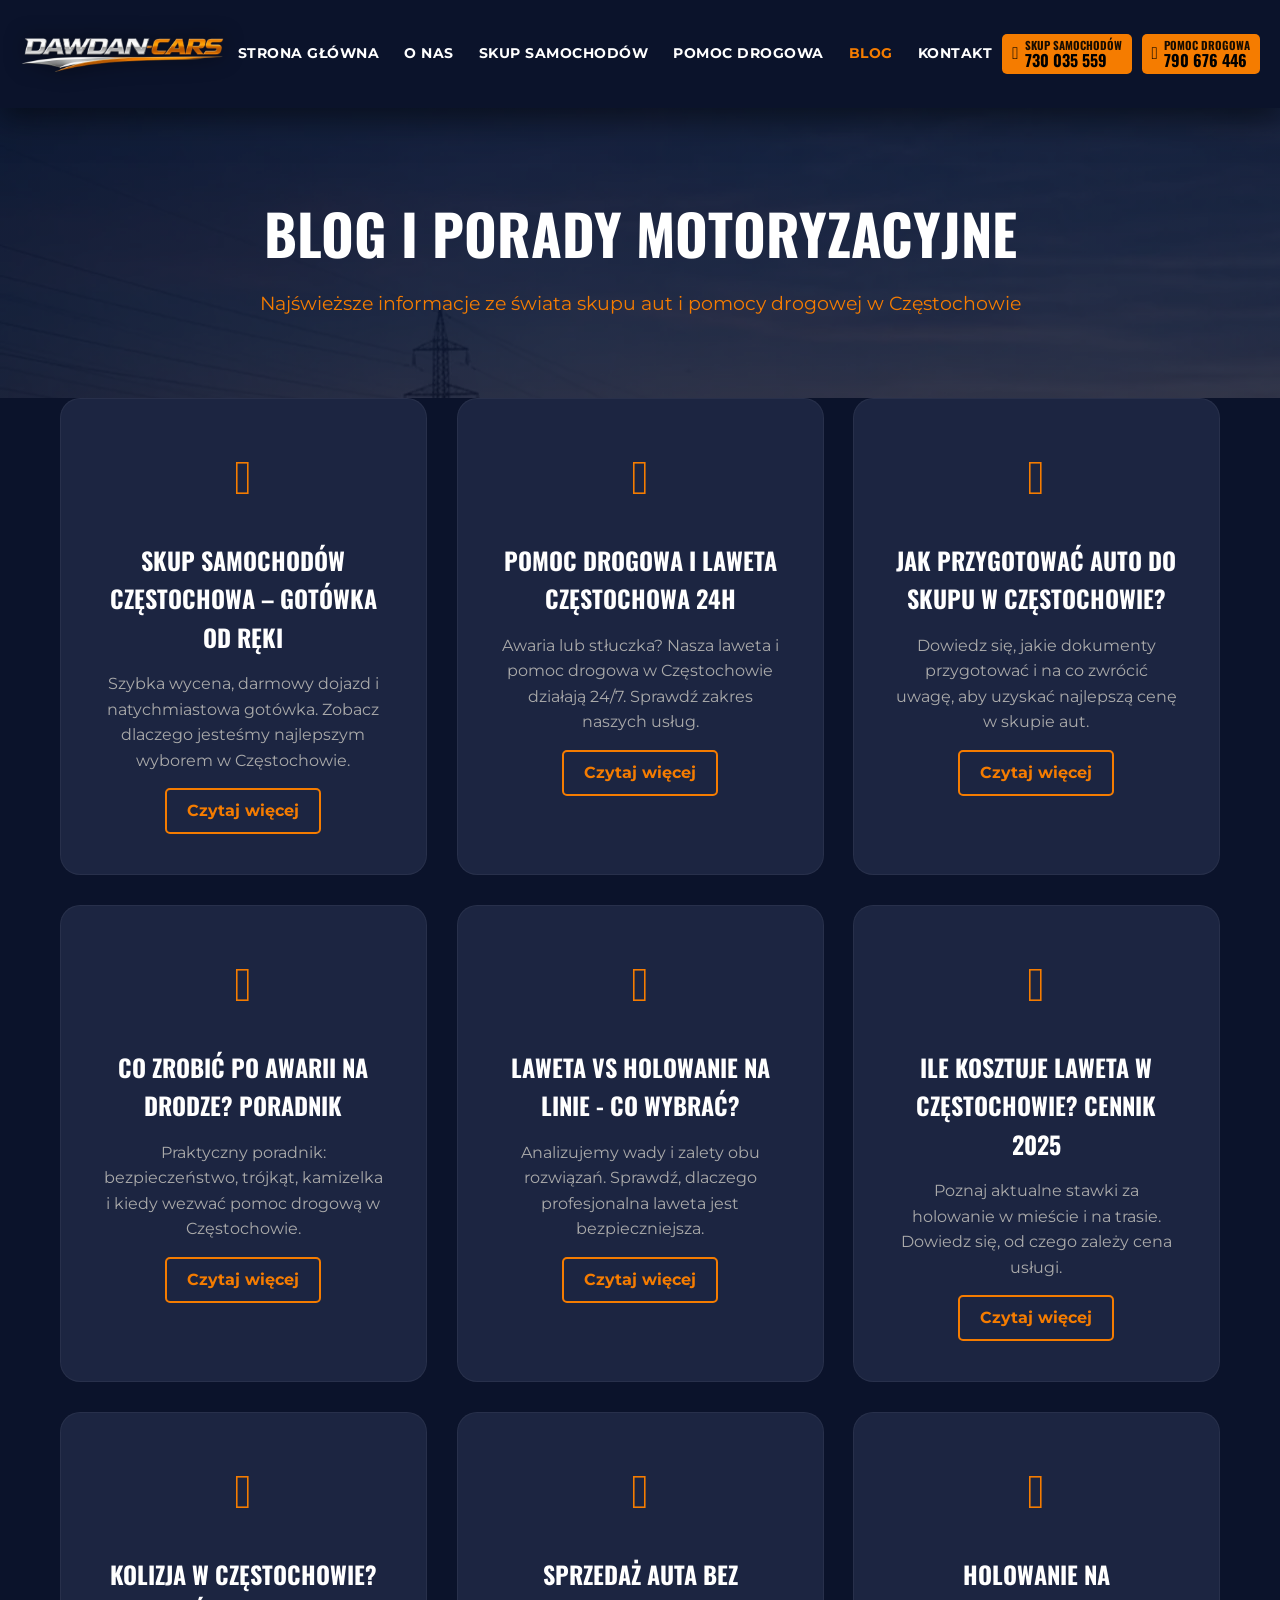
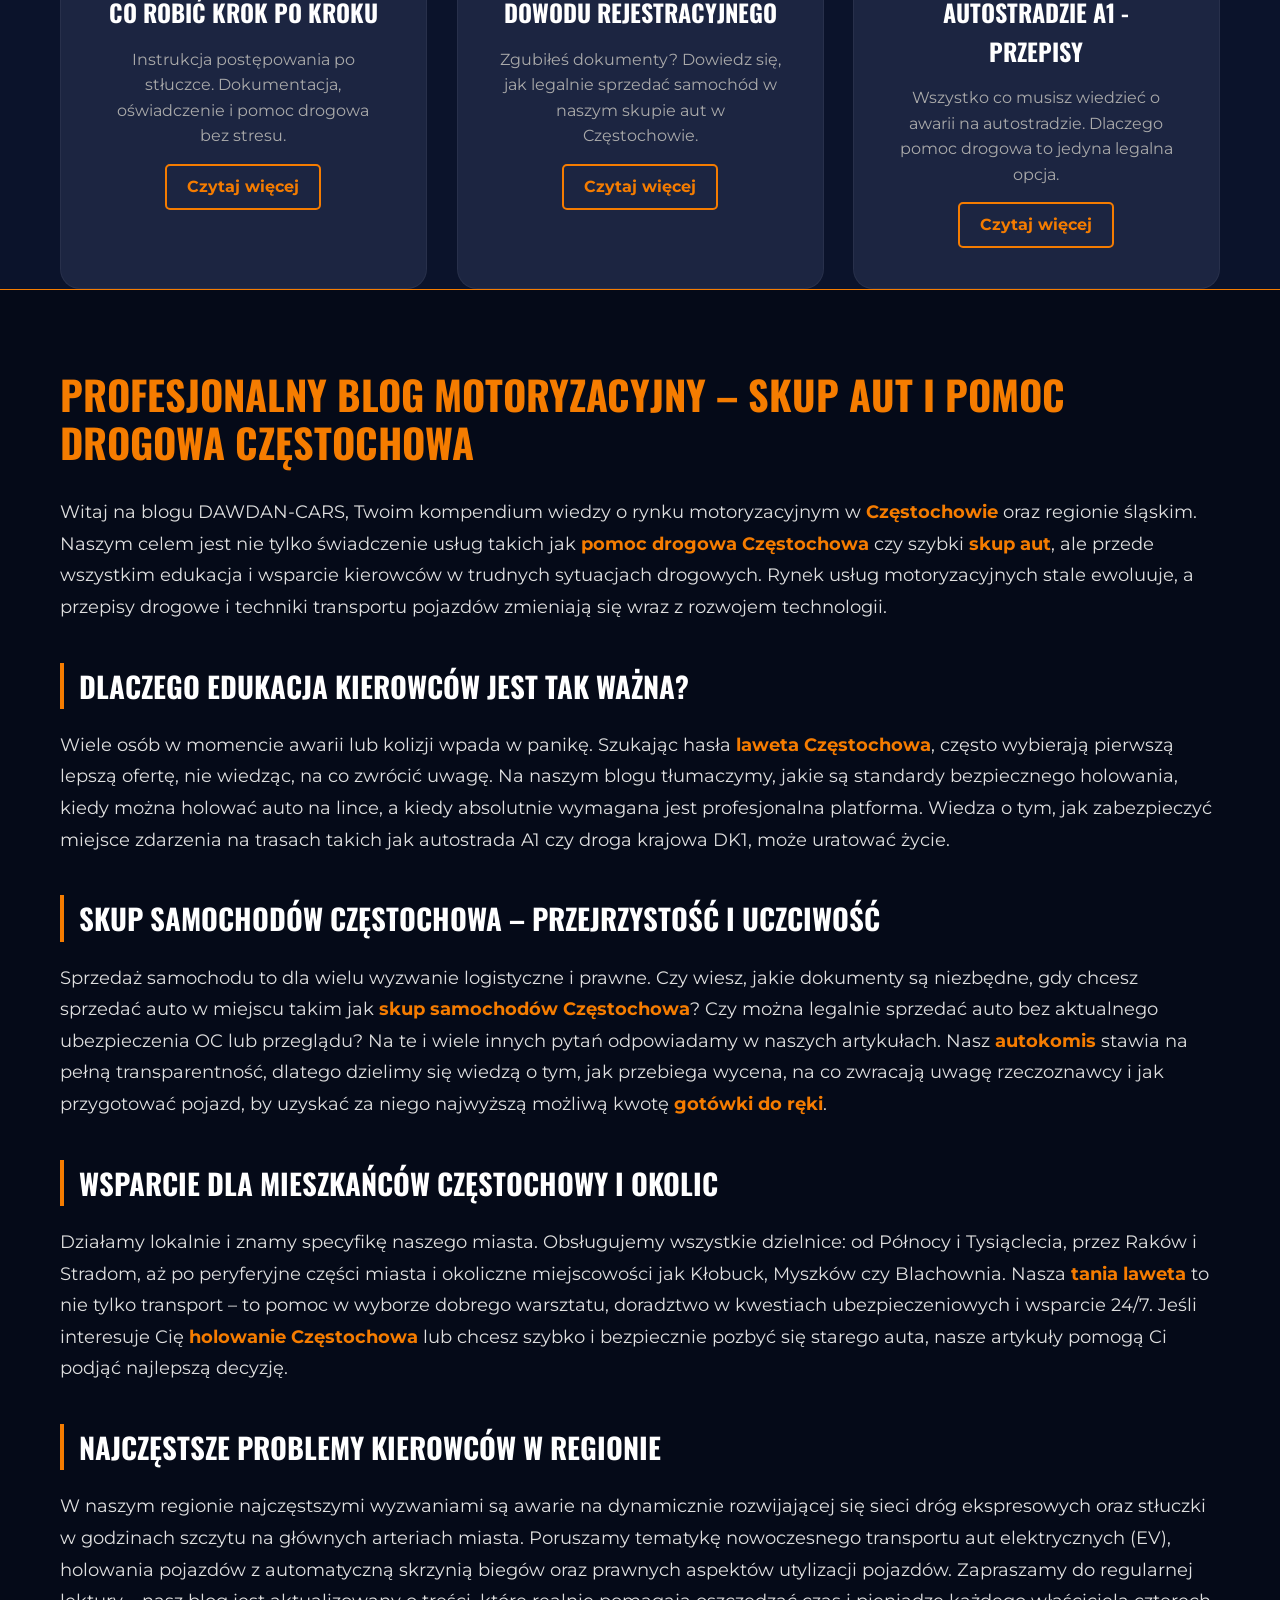
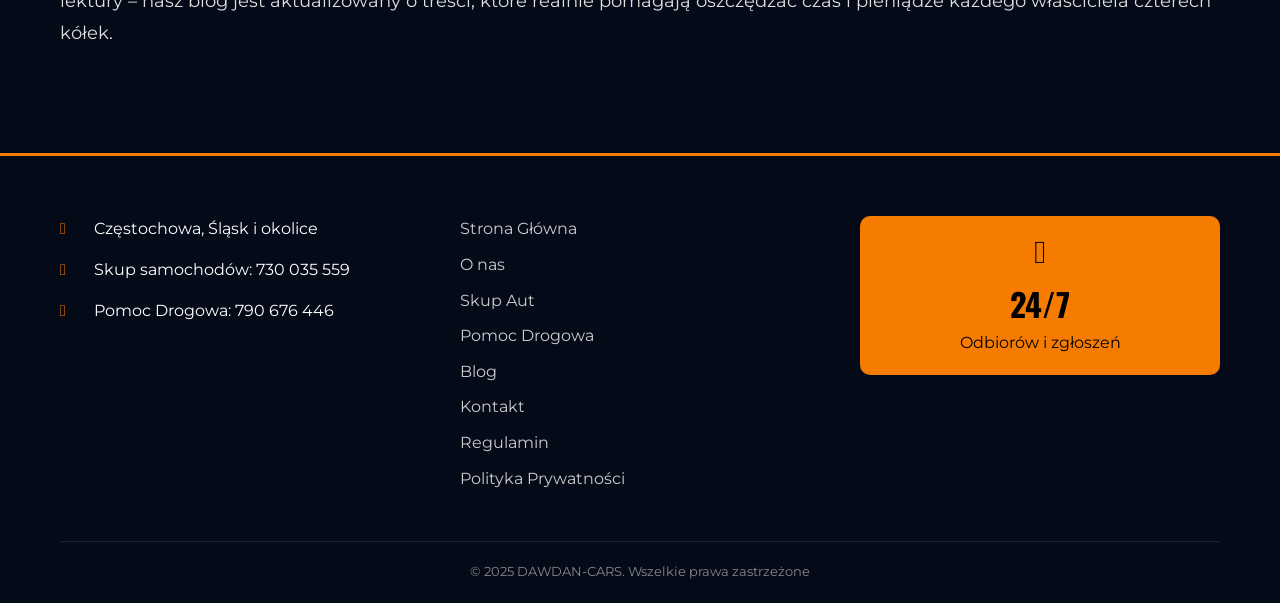
==== blog.html @ 7429aebc "Add files via upload" ====
<!DOCTYPE html>
<html lang="pl">
<head>
    <meta charset="UTF-8">
    <meta name="viewport" content="width=device-width, initial-scale=1.0">
    <title>Blog i Porady Motoryzacyjne | Pomoc Drogowa & Skup Aut Częstochowa</title>
    <meta name="description" content="Blog DAWDAN-CARS: Praktyczne porady motoryzacyjne. Dowiedz się jak przygotować auto do skupu, co zrobić w razie awarii oraz kiedy wezwać lawetę w Częstochowie.">
    <link rel="canonical" href="https://dawdan-cars.pl/blog.html">

    <link rel="stylesheet" href="style.min.css" media="print" onload="this.media='all'">
    <link rel="stylesheet" href="critical.min.css">
    <noscript><link rel="stylesheet" href="style.min.css"></noscript>
    <link rel="preload" as="style" href="style.min.css">
    <link rel="preconnect" href="https://fonts.googleapis.com">
    <link rel="preconnect" href="https://fonts.gstatic.com" crossorigin>
    <link href="https://fonts.googleapis.com/css2?family=Montserrat:wght@400;700&family=Oswald:wght@500;700&display=swap" rel="stylesheet" media="print" onload="this.media='all'">
    <noscript><link href="https://fonts.googleapis.com/css2?family=Montserrat:wght@400;700&family=Oswald:wght@500;700&display=swap" rel="stylesheet"></noscript>
    <link rel="stylesheet" href="font-awesome.min.css" media="print" onload="this.media='all'">
    <noscript><link rel="stylesheet" href="font-awesome.min.css"></noscript>
    <link rel="preload" as="image" href="tlo.webp" fetchpriority="high" type="image/webp">

    <link rel="icon" href="favicony/favicon.ico" type="image/x-icon">
    <script src="script.min.js" defer></script>
</head>
<body>
    <header>
        <div class="top-bar">
            <div class="container">
                <div class="logo">
                    <a href="index.html">
                        <img src="logo.webp" fetchpriority="high" alt="Blog DAWDAN-CARS Częstochowa" width="349" height="60">
                    </a>
                </div>
                <nav>
                    <ul>
                        <li><a href="index.html">STRONA GŁÓWNA</a></li>
                        <li><a href="o-nas.html">O NAS</a></li>
                        <li><a href="skup-samochodow.html">SKUP SAMOCHODÓW</a></li>
                        <li><a href="laweta-pomoc-drogowa.html">POMOC DROGOWA</a></li>
                        <li><a href="blog.html" class="active">BLOG</a></li>
                        <li><a href="kontakt.html">KONTAKT</a></li>
                    </ul>
                    <div class="header-cta mobile-only">
                        <a href="tel:+48730035559" class="btn-call">
                            <i class="fas fa-phone-alt"></i>
                            <span>
                                <span class="btn-label">SKUP SAMOCHODÓW</span>
                                <span class="btn-number">730 035 559</span>
                            </span>
                        </a>
                        <a href="tel:+48790676446" class="btn-call">
                            <i class="fas fa-phone-alt"></i>
                            <span>
                                <span class="btn-label">POMOC DROGOWA</span>
                                <span class="btn-number">790 676 446</span>
                            </span>
                        </a>
                    </div>
                </nav>
                <div class="header-cta desktop-only">
                    <a href="tel:+48730035559" class="btn-call">
                        <i class="fas fa-phone-alt"></i>
                        <span>
                            <span class="btn-label">SKUP SAMOCHODÓW</span>
                            <span class="btn-number">730 035 559</span>
                        </span>
                    </a>
                    <a href="tel:+48790676446" class="btn-call">
                        <i class="fas fa-phone-alt"></i>
                        <span>
                            <span class="btn-label">POMOC DROGOWA</span>
                            <span class="btn-number">790 676 446</span>
                        </span>
                    </a>
                </div>
                <button class="menu-toggle" aria-label="Otwórz menu">
                    <span></span>
                    <span></span>
                    <span></span>
                </button>
            </div>
        </div>
    </header>
    <div class="overlay"></div>

    <section class="page-header" style="background: linear-gradient(rgba(11, 19, 43, 0.8), rgba(11, 19, 43, 0.8)), url('tlo.webp');">
        <div class="container">
            <h1>BLOG I PORADY MOTORYZACYJNE</h1>
            <p>Najświeższe informacje ze świata skupu aut i pomocy drogowej w Częstochowie</p>
        </div>
    </section>

    <section class="blog-list" style="padding-bottom: 0;">
        <div class="container">
            <div class="features-grid">
                <!-- Article 4 (NEW) -->
                <article class="feature-item" data-aos-custom="fade-up">
                    <div class="feature-icon"><i class="fas fa-money-bill-wave"></i></div>
                    <h3>Skup Samochodów Częstochowa – Gotówka od Ręki</h3>
                    <p>Szybka wycena, darmowy dojazd i natychmiastowa gotówka. Zobacz dlaczego jesteśmy najlepszym wyborem w Częstochowie.</p>
                    <a href="skup-samochodow-czestochowa-gotowka.html" class="btn-outline">Czytaj więcej</a>
                </article>

                <!-- Article 5 (NEW) -->
                <article class="feature-item" data-aos-custom="fade-up" data-aos-delay="100">
                    <div class="feature-icon"><i class="fas fa-ambulance"></i></div>
                    <h3>Pomoc Drogowa i Laweta Częstochowa 24h</h3>
                    <p>Awaria lub stłuczka? Nasza laweta i pomoc drogowa w Częstochowie działają 24/7. Sprawdź zakres naszych usług.</p>
                    <a href="pomoc-drogowa-laweta-czestochowa-24h.html" class="btn-outline">Czytaj więcej</a>
                </article>

                <!-- Article 1 -->
                <article class="feature-item" data-aos-custom="fade-up" data-aos-delay="200">
                    <div class="feature-icon"><i class="fas fa-file-alt"></i></div>
                    <h3>Jak przygotować auto do skupu w Częstochowie?</h3>
                    <p>Dowiedz się, jakie dokumenty przygotować i na co zwrócić uwagę, aby uzyskać najlepszą cenę w skupie aut.</p>
                    <a href="skup-aut-porady.html" class="btn-outline">Czytaj więcej</a>
                </article>

                <!-- Article 2 -->
                <article class="feature-item" data-aos-custom="fade-up" data-aos-delay="300">
                    <div class="feature-icon"><i class="fas fa-tools"></i></div>
                    <h3>Co zrobić po awarii na drodze? Poradnik</h3>
                    <p>Praktyczny poradnik: bezpieczeństwo, trójkąt, kamizelka i kiedy wezwać pomoc drogową w Częstochowie.</p>
                    <a href="pomoc-drogowa-porady.html" class="btn-outline">Czytaj więcej</a>
                </article>

                <!-- Article 3 -->
                <article class="feature-item" data-aos-custom="fade-up" data-aos-delay="400">
                    <div class="feature-icon"><i class="fas fa-truck-moving"></i></div>
                    <h3>Laweta vs Holowanie na linie - co wybrać?</h3>
                    <p>Analizujemy wady i zalety obu rozwiązań. Sprawdź, dlaczego profesjonalna laweta jest bezpieczniejsza.</p>
                    <a href="laweta-porady.html" class="btn-outline">Czytaj więcej</a>
                </article>

                <!-- Article 6 (NEW) -->
                <article class="feature-item" data-aos-custom="fade-up" data-aos-delay="100">
                    <div class="feature-icon"><i class="fas fa-calculator"></i></div>
                    <h3>Ile kosztuje laweta w Częstochowie? Cennik 2025</h3>
                    <p>Poznaj aktualne stawki za holowanie w mieście i na trasie. Dowiedz się, od czego zależy cena usługi.</p>
                    <a href="ile-kosztuje-laweta-czestochowa.html" class="btn-outline">Czytaj więcej</a>
                </article>

                <!-- Article 7 (NEW) -->
                <article class="feature-item" data-aos-custom="fade-up" data-aos-delay="200">
                    <div class="feature-icon"><i class="fas fa-car-crash"></i></div>
                    <h3>Kolizja w Częstochowie? Co robić krok po kroku</h3>
                    <p>Instrukcja postępowania po stłuczce. Dokumentacja, oświadczenie i pomoc drogowa bez stresu.</p>
                    <a href="kolizja-czestochowa-co-robic.html" class="btn-outline">Czytaj więcej</a>
                </article>

                <!-- Article 8 (NEW) -->
                <article class="feature-item" data-aos-custom="fade-up" data-aos-delay="300">
                    <div class="feature-icon"><i class="fas fa-id-card-alt"></i></div>
                    <h3>Sprzedaż auta bez dowodu rejestracyjnego</h3>
                    <p>Zgubiłeś dokumenty? Dowiedz się, jak legalnie sprzedać samochód w naszym skupie aut w Częstochowie.</p>
                    <a href="sprzedaz-auta-bez-dowodu-rejestracyjnego.html" class="btn-outline">Czytaj więcej</a>
                </article>

                <!-- Article 9 (NEW) -->
                <article class="feature-item" data-aos-custom="fade-up" data-aos-delay="400">
                    <div class="feature-icon"><i class="fas fa-road"></i></div>
                    <h3>Holowanie na autostradzie A1 - Przepisy</h3>
                    <p>Wszystko co musisz wiedzieć o awarii na autostradzie. Dlaczego pomoc drogowa to jedyna legalna opcja.</p>
                    <a href="holowanie-na-autostradzie-a1-przepisy.html" class="btn-outline">Czytaj więcej</a>
                </article>
            </div>
        </div>
    </section>

    <section class="blog-seo-content" style="padding: 80px 0; background-color: #050a18; border-top: 1px solid var(--primary-color);">
        <div class="container">
            <div class="seo-text-block">
                <h2>Profesjonalny Blog Motoryzacyjny – Skup Aut i Pomoc Drogowa Częstochowa</h2>
                <p>Witaj na blogu DAWDAN-CARS, Twoim kompendium wiedzy o rynku motoryzacyjnym w <strong>Częstochowie</strong> oraz regionie śląskim. Naszym celem jest nie tylko świadczenie usług takich jak <strong>pomoc drogowa Częstochowa</strong> czy szybki <strong>skup aut</strong>, ale przede wszystkim edukacja i wsparcie kierowców w trudnych sytuacjach drogowych. Rynek usług motoryzacyjnych stale ewoluuje, a przepisy drogowe i techniki transportu pojazdów zmieniają się wraz z rozwojem technologii.</p>

                <h3>Dlaczego edukacja kierowców jest tak ważna?</h3>
                <p>Wiele osób w momencie awarii lub kolizji wpada w panikę. Szukając hasła <strong>laweta Częstochowa</strong>, często wybierają pierwszą lepszą ofertę, nie wiedząc, na co zwrócić uwagę. Na naszym blogu tłumaczymy, jakie są standardy bezpiecznego holowania, kiedy można holować auto na lince, a kiedy absolutnie wymagana jest profesjonalna platforma. Wiedza o tym, jak zabezpieczyć miejsce zdarzenia na trasach takich jak autostrada A1 czy droga krajowa DK1, może uratować życie.</p>

                <h3>Skup samochodów Częstochowa – przejrzystość i uczciwość</h3>
                <p>Sprzedaż samochodu to dla wielu wyzwanie logistyczne i prawne. Czy wiesz, jakie dokumenty są niezbędne, gdy chcesz sprzedać auto w miejscu takim jak <strong>skup samochodów Częstochowa</strong>? Czy można legalnie sprzedać auto bez aktualnego ubezpieczenia OC lub przeglądu? Na te i wiele innych pytań odpowiadamy w naszych artykułach. Nasz <strong>autokomis</strong> stawia na pełną transparentność, dlatego dzielimy się wiedzą o tym, jak przebiega wycena, na co zwracają uwagę rzeczoznawcy i jak przygotować pojazd, by uzyskać za niego najwyższą możliwą kwotę <strong>gotówki do ręki</strong>.</p>

                <h3>Wsparcie dla mieszkańców Częstochowy i okolic</h3>
                <p>Działamy lokalnie i znamy specyfikę naszego miasta. Obsługujemy wszystkie dzielnice: od Północy i Tysiąclecia, przez Raków i Stradom, aż po peryferyjne części miasta i okoliczne miejscowości jak Kłobuck, Myszków czy Blachownia. Nasza <strong>tania laweta</strong> to nie tylko transport – to pomoc w wyborze dobrego warsztatu, doradztwo w kwestiach ubezpieczeniowych i wsparcie 24/7. Jeśli interesuje Cię <strong>holowanie Częstochowa</strong> lub chcesz szybko i bezpiecznie pozbyć się starego auta, nasze artykuły pomogą Ci podjąć najlepszą decyzję.</p>

                <h3>Najczęstsze problemy kierowców w regionie</h3>
                <p>W naszym regionie najczęstszymi wyzwaniami są awarie na dynamicznie rozwijającej się sieci dróg ekspresowych oraz stłuczki w godzinach szczytu na głównych arteriach miasta. Poruszamy tematykę nowoczesnego transportu aut elektrycznych (EV), holowania pojazdów z automatyczną skrzynią biegów oraz prawnych aspektów utylizacji pojazdów. Zapraszamy do regularnej lektury – nasz blog jest aktualizowany o treści, które realnie pomagają oszczędzać czas i pieniądze każdego właściciela czterech kółek.</p>
            </div>
        </div>
    </section>

    <footer>
        <div class="container">
            <div class="footer-grid">
                <div class="footer-info">
                    <p><i class="fas fa-map-marker-alt"></i> Częstochowa, Śląsk i okolice</p>
                    <p><i class="fas fa-phone"></i> Skup samochodów: 730 035 559</p>
                    <p><i class="fas fa-phone"></i> Pomoc Drogowa: 790 676 446</p>
                </div>
                <div class="footer-links">
                    <ul>
                        <li><a href="index.html">Strona Główna</a></li><li><a href="o-nas.html">O nas</a></li><li><a href="skup-samochodow.html">Skup Aut</a></li><li><a href="laweta-pomoc-drogowa.html">Pomoc Drogowa</a></li><li><a href="blog.html">Blog</a></li><li><a href="kontakt.html">Kontakt</a></li>
                        <li><a href="#">Regulamin</a></li><li><a href="#">Polityka Prywatności</a></li>
                    </ul>
                </div>
                <div class="footer-hours">
                    <div class="hours-box">
                        <i class="far fa-clock"></i>
                        <span>24/7</span>
                        <p>Odbiorów i zgłoszeń</p>
                    </div>
                </div>
            </div>
            <div class="footer-bottom">
                <p>&copy; 2025 DAWDAN-CARS. Wszelkie prawa zastrzeżone</p>
            </div>
        </div>
    </footer>

</body>
</html>
---- style.min.css ----
:root{--primary-color:#f57c00;--secondary-color:#0b132b;--accent-color:#1c2541;--text-light:#ffffff;--text-dark:#333333;--bg-dark:#0b132b;--bg-light:#f4f4f4;} *{margin:0;padding:0;box-sizing:border-box;} body{font-family:'Montserrat',sans-serif;line-height:1.6;color:var(--text-light);background-color:var(--bg-dark);overflow-x:hidden;} a{color:var(--primary-color);text-decoration:none;transition:color 0.3s ease;} a:hover{color:#ff9800;} h1,h2,h3,h4{font-family:'Oswald',sans-serif;text-transform:uppercase;} .container{max-width:1200px;margin:0 auto;padding:0 20px;} header{background-color:#0b132b;position:sticky;top:0;z-index:2000;box-shadow:0 5px 15px rgba(0,0,0,0.3);transition:padding 0.3s ease,background-color 0.3s ease;will-change:padding,background-color;padding:15px 0;} @media (min-width:1101px){header{box-shadow:0 10px 30px rgba(0,0,0,0.5);} } header.scrolled{padding:5px 0;background:rgba(11,19,43,0.95);} header.menu-open{box-shadow:none;background:#0b132b;} .top-bar .container{display:grid;grid-template-columns:1fr auto 1fr;align-items:center;height:auto;max-width:100%;padding:15px 20px;} .logo{display:flex;justify-content:flex-start;} .logo img{max-height:60px;width:auto;display:block;transition:transform 0.3s ease;} @media (hover:hover){.logo img{filter:drop-shadow(0 0 10px rgba(0,0,0,0.5));} .logo img:hover{transform:scale(1.05);filter:drop-shadow(0 0 12px rgba(255,152,0,0.3));} } nav{display:flex;align-items:center;justify-content:center;} nav ul{display:flex;list-style:none;gap:10px;} nav a{text-decoration:none;color:var(--text-light);font-weight:700;font-size:0.95rem;padding:12px 15px;display:inline-flex;align-items:center;min-height:48px;transition:color 0.3s ease;text-transform:uppercase;letter-spacing:0.5px;white-space:nowrap;} nav a:hover,nav a.active{color:var(--primary-color);} nav a:focus{outline:2px solid var(--primary-color);outline-offset:4px;} button:focus,a.btn-call:focus,a.btn-hero-call:focus,a.btn-outline:focus{outline:3px solid #fff;outline-offset:2px;} .header-cta{display:flex;flex-direction:row;justify-content:flex-end;align-items:center;gap:10px;} .mobile-only{display:none;} .header-cta .btn-call{display:flex;align-items:center;gap:6px;text-decoration:none;color:#000;background:var(--primary-color);padding:6px 10px;transition:background 0.3s;font-family:'Oswald',sans-serif;font-weight:700;border-radius:5px;line-height:1;white-space:nowrap;} .header-cta .btn-call i{font-size:1.1rem;} .btn-label{display:block;font-size:0.7rem;text-transform:uppercase;color:inherit;} .btn-number{display:block;font-size:1rem;color:inherit;} .header-cta .btn-call:hover{background:#e68a00;} .menu-toggle{display:none;flex-direction:column;justify-content:center;align-items:center;width:50px;height:50px;background:rgba(255,152,0,0.1);border:2px solid var(--primary-color);border-radius:12px;cursor:pointer;padding:0;z-index:2200;transition:background-color 0.2s ease;position:relative;} .menu-toggle:hover{background:var(--primary-color);} .menu-toggle:hover span{background:#000;} .menu-toggle span{width:26px;height:2px;background:var(--primary-color);border-radius:2px;transition:transform 0.3s cubic-bezier(0.68,-0.6,0.32,1.6),background-color 0.3s;position:absolute;} .menu-toggle span:nth-child(1){transform:translateY(-8px);} .menu-toggle span:nth-child(2){transform:translateY(0);width:18px;right:9px;} .menu-toggle span:nth-child(3){transform:translateY(8px);} .menu-toggle.active{background:rgba(255,255,255,0.1);border-color:var(--primary-color);} .menu-toggle.active span{background:var(--primary-color);} .menu-toggle.active span:nth-child(1){transform:translateY(0) rotate(45deg);} .menu-toggle.active span:nth-child(2){opacity:0;transform:translateX(-20px);} .menu-toggle.active span:nth-child(3){transform:translateY(0) rotate(-45deg);} .hero{background:linear-gradient(rgba(11,19,43,0.8),rgba(11,19,43,0.8)),url('tlo.webp');background-size:cover;background-position:center;padding:80px 0;min-height:800px;display:flex;align-items:stretch;justify-content:center;} .hero .container{display:flex;flex-direction:column;} .hero-content{display:flex;flex-direction:column;align-items:center;width:100%;height:100%;} .hero-text{width:100%;display:flex;flex-direction:column;align-items:center;min-height:400px;} .hero-text h1{font-size:clamp(1.8rem,8vw,4.5rem);color:var(--text-light);line-height:1.1;width:100%;text-shadow:3px 3px 10px rgba(0,0,0,0.9);text-align:center;margin-bottom:clamp(20px,5vh,40px);white-space:normal;word-wrap:break-word;letter-spacing:1px;min-height:1.1em;contain-intrinsic-size:auto 1.1em;} .hero-text h1 .highlight{color:var(--primary-color);font-style:italic;font-weight:900;} .hero-cta-buttons{display:flex;flex-wrap:wrap;justify-content:center;gap:15px;margin-bottom:40px;} .btn-hero-call{display:flex;align-items:center;background:var(--primary-color);color:#000;padding:15px 25px;text-decoration:none;font-weight:700;font-family:'Oswald',sans-serif;border-radius:5px;transition:background 0.3s;line-height:1.1;text-align:left;} .btn-hero-call i{font-size:2rem;margin-right:15px;} .btn-hero-call .btn-label{font-size:1rem;color:inherit;} .btn-hero-call .btn-number{font-size:1.8rem;color:inherit;} .btn-hero-call:hover{background:#ff9800;color:#000;} .hero-features{list-style:none;display:flex;gap:30px;margin-top:auto;padding-top:50px;} .hero-features li{font-weight:700;font-size:0.9rem;} .hero-features i{color:var(--primary-color);margin-right:5px;} .service-boxes{margin-top:clamp(-30px,-5vw,-50px);position:relative;z-index:10;} .service-boxes .container{display:grid;grid-template-columns:repeat(auto-fit,minmax(280px,1fr));gap:30px;} .box{display:flex;align-items:center;padding:40px;border-radius:10px;gap:25px;box-shadow:0 10px 30px rgba(0,0,0,0.3);} .blue-box{background-color:var(--accent-color);} .orange-box{background-color:var(--primary-color);color:#000;} .box-icon i{font-size:3.5rem;} .box-content h3{font-size:1.5rem;margin-bottom:10px;} .btn-outline{display:inline-block;margin-top:15px;padding:8px 20px;border:2px solid var(--primary-color);color:var(--primary-color);text-decoration:none;font-weight:700;border-radius:5px;transition:all 0.3s;} .btn-outline:hover{background:var(--primary-color);color:#000;} .box-call{margin-top:15px;display:flex;flex-direction:column;} .box-call span{font-size:0.8rem;text-transform:uppercase;} .box-call strong{font-size:1.8rem;font-family:'Oswald',sans-serif;} [data-aos]{will-change:transform,opacity;} .benefits{padding:80px 0;background-color:#050a18;} .section-title{text-align:center;font-size:clamp(1.8rem,5vw,2.8rem);margin-bottom:clamp(30px,8vw,50px);position:relative;padding:0 15px;} .section-title::after{content:'';display:block;width:60px;height:4px;background:var(--primary-color);margin:15px auto;} .benefits-grid{display:grid;grid-template-columns:repeat(auto-fit,minmax(250px,1fr));gap:20px;} .benefit-item{text-align:center;padding:30px;background:var(--accent-color);border-radius:10px;transition:transform 0.3s;} .benefit-item:hover{transform:translateY(-10px);border-bottom:3px solid var(--primary-color);} .benefit-item i{font-size:3rem;color:var(--primary-color);margin-bottom:20px;} .benefit-item h3{font-size:1.2rem;color:var(--primary-color);} .recent-buys{padding:80px 0;overflow:hidden;} .buys-slider{padding:20px 0 50px !important;} .buys-slider .active{background:var(--primary-color);} .buy-card{background:var(--accent-color);border-radius:10px;overflow:hidden;text-align:center;} .car-img{height:180px;background-size:cover;background-position:center;} .buy-card p{padding:15px;font-weight:700;text-transform:uppercase;} footer{background:#050a18;padding:60px 0 20px;border-top:3px solid var(--primary-color);} footer h3{text-align:center;font-size:2rem;margin-bottom:40px;} .footer-grid{display:grid;grid-template-columns:repeat(auto-fit,minmax(250px,1fr));gap:40px;margin-bottom:40px;} .footer-info p{margin-bottom:15px;} .footer-info i{color:var(--primary-color);margin-right:10px;width:20px;} .hours-box{background:var(--primary-color);padding:20px;border-radius:10px;text-align:center;color:#000;} .hours-box i{font-size:2rem;margin-bottom:10px;} .hours-box span{display:block;font-size:2rem;font-weight:700;font-family:'Oswald',sans-serif;} .footer-links ul{list-style:none;} .footer-links li{margin-bottom:10px;} .footer-links a{color:#ccc;text-decoration:none;} .footer-links a:hover{color:var(--primary-color);} .footer-bottom{text-align:center;padding-top:20px;border-top:1px solid rgba(255,255,255,0.1);font-size:0.8rem;color:#888;} .seo-content{padding:80px 0;background:#050a18;} .coverage-area{padding:80px 0;} .districts-list{display:grid;grid-template-columns:1fr 1fr;gap:20px;margin:30px 0;} .districts-list ul{list-style:none;} .districts-list li{margin-bottom:10px;padding-left:25px;position:relative;} .districts-list li::before{content:'📍';position:absolute;left:0;} @media (max-width:600px){.districts-list{grid-template-columns:1fr;} } .seo-text-block h2{font-size:clamp(1.8rem,4vw,2.5rem);color:var(--primary-color);margin-bottom:30px;line-height:1.2;} .seo-text-block h3{font-size:clamp(1.4rem,3vw,1.8rem);margin-top:40px;margin-bottom:20px;color:var(--text-light);border-left:4px solid var(--primary-color);padding-left:15px;} .seo-text-block p{margin-bottom:25px;font-size:1.1rem;color:#e0e0e0;line-height:1.8;} .seo-text-block strong{color:var(--primary-color);} .seo-text-block ul{list-style:none;margin-bottom:20px;} .seo-text-block li{margin-bottom:15px;padding-left:35px;position:relative;font-size:1.1rem;color:#e0e0e0;} .seo-text-block li::before{content:'✔';position:absolute;left:0;color:var(--primary-color);font-weight:bold;font-size:1.2rem;} .hero-subtext{font-size:1.3rem;text-align:center;margin:0 auto 40px;color:#fff;max-width:900px;font-weight:600;letter-spacing:1px;text-transform:uppercase;text-shadow:2px 2px 4px rgba(0,0,0,0.9);background:linear-gradient(90deg,transparent,rgba(0,0,0,0.4),transparent);padding:12px 20px;border-top:1px solid var(--primary-color);border-bottom:1px solid var(--primary-color);} .how-it-works{padding:80px 0;background:var(--bg-dark);} .steps-grid{display:grid;grid-template-columns:repeat(auto-fit,minmax(280px,1fr));gap:30px;margin-top:40px;} .step{text-align:center;padding:40px;background:var(--accent-color);border-radius:10px;position:relative;} .step-num{width:50px;height:50px;background:var(--primary-color);color:white;border-radius:50%;display:flex;align-items:center;justify-content:center;font-size:1.5rem;font-weight:700;margin:0 auto 20px;} .brands{padding:60px 0;background:#050a18;} .brands-flex{display:flex;flex-wrap:wrap;justify-content:center;gap:30px;} .brands-flex span{font-size:1.5rem;font-weight:700;color:#8a8a8a;text-transform:uppercase;} .testimonials{padding:80px 0;background:var(--bg-dark);overflow:hidden;} .testimonials-slider{padding:20px 0 50px !important;} .testimonials-slider .active{background:var(--primary-color);} .testimonial{background:var(--accent-color);padding:30px;border-radius:10px;border-left:4px solid var(--primary-color);} .stars{color:var(--primary-color);margin-bottom:15px;} .faq{padding:80px 0;background:#050a18;} .faq-list{max-width:800px;margin:0 auto;} .faq-item{margin-bottom:25px;padding-bottom:25px;border-bottom:1px solid rgba(255,255,255,0.1);} .faq-item h3{color:var(--primary-color);margin-bottom:10px;font-size:1.3rem;} .page-header{padding:clamp(40px,10vw,80px) 0;text-align:center;color:white;} .page-header h1{font-size:clamp(2rem,8vw,3.5rem);margin-bottom:10px;} .page-header p{font-size:1.2rem;color:var(--primary-color);} .about-content,.service-details,.tow-details,.contact-page{padding:80px 0;} .about-grid,.service-grid,.tow-grid,.contact-grid{display:grid;grid-template-columns:1.5fr 1fr;gap:60px;align-items:flex-start;} @media (max-width:992px){.about-grid,.service-grid,.tow-grid,.contact-grid{grid-template-columns:1fr;gap:40px;} } .section-badge{display:inline-block;padding:5px 15px;background:rgba(245,124,0,0.1);color:var(--primary-color);font-weight:700;font-size:0.85rem;border-radius:50px;margin-bottom:15px;letter-spacing:1px;text-transform:uppercase;border:1px solid var(--primary-color);} .about-text h2,.service-text h2,.tow-info h2{font-size:clamp(1.8rem,5vw,2.8rem);margin-bottom:25px;color:#fff;line-height:1.2;} .about-text p,.service-text p,.tow-info p{margin-bottom:20px;color:#e0e0e0;font-size:1.05rem;} .about-stats-v2{display:grid;gap:20px;} .stat-card{display:flex;align-items:center;gap:20px;background:var(--accent-color);padding:25px;border-radius:15px;transition:all 0.3s ease;border:1px solid rgba(255,255,255,0.05);} .stat-card:hover{transform:translateX(10px);background:#252e4d;border-color:var(--primary-color);} .stat-icon{width:60px;height:60px;background:var(--primary-color);border-radius:12px;display:flex;align-items:center;justify-content:center;font-size:1.5rem;color:#000;flex-shrink:0;} .stat-info{display:flex;flex-direction:column;} .stat-number{font-size:2rem;font-weight:700;font-family:'Oswald',sans-serif;color:var(--primary-color);line-height:1;} .stat-label{font-size:0.9rem;color:#aaa;margin-top:5px;} .why-us{padding:100px 0;} .bg-alt{background-color:#080f24;} .section-title.centered{text-align:center;margin-bottom:60px;} .features-grid{display:grid;grid-template-columns:repeat(auto-fit,minmax(300px,1fr));gap:30px;} .feature-item{background:var(--accent-color);padding:40px;border-radius:20px;text-align:center;transition:transform 0.3s ease,border-color 0.3s ease;border:1px solid rgba(255,255,255,0.05);} @media (hover:hover){.feature-item:hover{transform:translateY(-10px);border-color:var(--primary-color);} } .feature-icon{font-size:3rem;color:var(--primary-color);margin-bottom:25px;} .feature-item h3{font-size:1.5rem;margin-bottom:15px;color:#fff;} .feature-item p{color:#aaa;} .call-to-action-simple{padding:100px 0;background:linear-gradient(rgba(11,19,43,0.9),rgba(11,19,43,0.9)),url('tlo.webp');background-size:cover;background-position:center;text-align:center;} .cta-content h2{font-size:clamp(1.8rem,4vw,2.5rem);margin-bottom:20px;color:#fff;} .cta-content p{font-size:1.2rem;margin-bottom:40px;color:#ccc;} .cta-buttons{display:flex;justify-content:center;gap:20px;flex-wrap:wrap;} .btn{display:inline-flex;align-items:center;gap:10px;padding:15px 35px;border-radius:50px;font-weight:700;text-decoration:none;transition:transform 0.2s ease,background 0.2s ease,color 0.2s ease;text-transform:uppercase;font-family:'Oswald',sans-serif;letter-spacing:1px;} .btn-primary{background:var(--primary-color);color:#000;} @media (hover:hover){.btn-primary:hover{background:#ff9800;transform:scale(1.05);} } .btn-primary:active{transform:scale(0.98);} .btn-outline{border:2px solid var(--primary-color);color:var(--primary-color);} @media (hover:hover){.btn-outline:hover{background:var(--primary-color);color:#000;transform:scale(1.05);} } .btn-outline:active{transform:scale(0.98);} .check-list{list-style:none;margin:20px 0;} .check-list li{margin-bottom:15px;font-size:1.1rem;color:#e0e0e0;} .check-list i{color:var(--primary-color);margin-right:10px;} .highlight-box{background:rgba(245,124,0,0.05);border-left:4px solid var(--primary-color);padding:20px;margin:20px 0;border-radius:0 10px 10px 0;} .highlight-box p{margin-bottom:0;color:#fff;} .process-grid{display:grid;grid-template-columns:repeat(auto-fit,minmax(280px,1fr));gap:40px;} .process-step{background:var(--accent-color);padding:50px 30px;border-radius:20px;text-align:center;position:relative;transition:transform 0.3s ease;border:1px solid rgba(255,255,255,0.05);} .process-step:hover{transform:translateY(-10px);} .step-number{position:absolute;top:20px;right:30px;font-size:3rem;font-weight:800;color:rgba(255,255,255,0.03);line-height:1;font-family:'Oswald',sans-serif;} .step-icon{width:80px;height:80px;background:var(--bg-dark);border:2px solid var(--primary-color);border-radius:50%;display:flex;align-items:center;justify-content:center;font-size:2rem;color:var(--primary-color);margin:0 auto 25px;transition:all 0.3s ease;} .process-step:hover .step-icon{background:var(--primary-color);color:#000;} .process-step h3{font-size:1.4rem;margin-bottom:15px;color:#fff;} .process-step p{color:#aaa;font-size:0.95rem;} .benefits-grid-section{padding:100px 0;} .grid-layout{display:grid;grid-template-columns:1fr 1fr;gap:60px;align-items:center;} @media (max-width:992px){.grid-layout{grid-template-columns:1fr;gap:40px;} } .benefit-card{background:var(--accent-color);padding:40px;border-radius:20px;} .benefit-card h3{font-size:1.8rem;margin-bottom:25px;color:var(--primary-color);} .benefit-cta h2{font-size:2.5rem;margin-bottom:20px;color:#fff;} .benefit-cta p{font-size:1.1rem;margin-bottom:30px;color:#ccc;} .btn-large{padding:20px 40px;font-size:1.2rem;} .tow-services-grid{display:grid;grid-template-columns:repeat(auto-fit,minmax(250px,1fr));gap:20px;margin-top:30px;} .tow-service-item{background:var(--accent-color);padding:20px;border-radius:10px;} .tow-service-item i{font-size:2rem;color:var(--primary-color);margin-bottom:10px;} .urgent-box-v2{background:var(--primary-color);padding:30px;border-radius:15px;display:flex;align-items:center;gap:25px;color:#000;margin-top:30px;box-shadow:0 10px 30px rgba(245,124,0,0.3);} .urgent-icon{font-size:3rem;animation:pulse 2s infinite;} @keyframes pulse{0%{transform:scale(1);} 50%{transform:scale(1.1);} 100%{transform:scale(1);} } .urgent-text h3{font-size:1.4rem;margin-bottom:5px;} .urgent-number{font-size:2rem;font-weight:700;color:#000;text-decoration:none;font-family:'Oswald',sans-serif;display:block;} .tow-services-v2{display:grid;gap:20px;} .tow-service-card{background:var(--accent-color);padding:25px;border-radius:15px;display:flex;gap:20px;align-items:flex-start;transition:transform 0.3s ease,background 0.3s ease;border:1px solid rgba(255,255,255,0.05);} @media (hover:hover){.tow-service-card:hover{background:#252e4d;transform:translateX(10px);} } .tow-service-card i{font-size:2rem;color:var(--primary-color);background:rgba(245,124,0,0.1);width:60px;height:60px;display:flex;align-items:center;justify-content:center;border-radius:50%;flex-shrink:0;} .service-content h3{font-size:1.2rem;margin-bottom:8px;color:#fff;} .service-content p{font-size:0.9rem;color:#aaa;margin:0;} .area-grid{display:grid;grid-template-columns:repeat(auto-fit,minmax(300px,1fr));gap:30px;} .area-item{text-align:center;padding:30px;} .area-item i{font-size:3rem;color:var(--primary-color);margin-bottom:20px;} .area-item h3{font-size:1.5rem;margin-bottom:15px;color:#fff;} .area-item p{color:#ccc;} .why-tow{padding:100px 0;} .check-list-v2{list-style:none;} .check-list-v2 li{display:flex;gap:20px;margin-bottom:30px;} .check-list-v2 i{color:var(--primary-color);font-size:1.5rem;margin-top:5px;} .check-list-v2 strong{display:block;font-size:1.2rem;color:#fff;margin-bottom:5px;} .check-list-v2 p{color:#aaa;} .cta-square{background:var(--accent-color);padding:60px 40px;border-radius:20px;text-align:center;border:2px solid var(--primary-color);} .cta-square h3{font-size:1.8rem;margin-bottom:15px;color:#fff;} .cta-square p{margin-bottom:30px;color:#ccc;} .contact-item{display:flex;gap:20px;margin-bottom:30px;} .contact-item i{font-size:1.5rem;color:var(--primary-color);} .map-placeholder{position:relative;border-radius:10px;overflow:hidden;margin-top:30px;} .map-placeholder img{width:100%;height:clamp(200px,40vh,400px);object-fit:cover;filter:grayscale(1);} .map-overlay{position:absolute;bottom:0;left:0;width:100%;background:rgba(255,152,0,0.9);color:white;padding:10px;text-align:center;font-weight:700;} .form-row{display:grid;grid-template-columns:1fr 1fr;gap:15px;} @media (max-width:768px){.form-row{grid-template-columns:1fr;gap:0;} } .form-group{margin-bottom:20px;} .form-group input,.form-group select,.form-group textarea{width:100%;padding:12px;border-radius:5px;border:1px solid rgba(255,255,255,0.1);background:rgba(255,255,255,0.05);color:white;font-family:inherit;} .form-group textarea{height:150px;} .form-card{background:var(--accent-color);padding:35px;border-radius:15px;box-shadow:0 15px 35px rgba(0,0,0,0.4);border:1px solid rgba(255,152,0,0.2);} .form-card h2{color:var(--primary-color);font-size:2rem;margin-bottom:10px;text-align:center;font-family:'Oswald',sans-serif;} .form-subtitle{text-align:center;font-size:1rem;margin-bottom:30px;color:#bbb;font-weight:400;} .styled-form .form-group{margin-bottom:18px;} .styled-form input,.styled-form select,.styled-form textarea{width:100%;padding:14px 18px;border-radius:8px;border:1px solid rgba(255,255,255,0.1);background:rgba(255,255,255,0.05);color:white;font-family:'Montserrat',sans-serif;font-size:1rem;transition:all 0.3s ease;} .styled-form select option{background:var(--bg-dark);color:white;} .styled-form input:focus,.styled-form select:focus,.styled-form textarea:focus{outline:none;border-color:var(--primary-color);background:rgba(255,255,255,0.1);box-shadow:0 0 15px rgba(245,124,0,0.2);} .checkbox-group label{display:flex;align-items:center;gap:10px;cursor:pointer;font-size:0.95rem;color:#ccc;transition:color 0.3s;} .checkbox-group label:hover{color:white;} .checkbox-group input[type="checkbox"]{width:20px;height:20px;cursor:pointer;accent-color:var(--primary-color);} .styled-form textarea{height:120px;resize:vertical;} .file-upload-wrapper{margin-bottom:20px;} .file-upload-label{display:flex;flex-direction:column;align-items:center;justify-content:center;padding:20px;border:2px dashed rgba(255,152,0,0.4);border-radius:10px;cursor:pointer;transition:all 0.3s ease;background:rgba(255,152,0,0.05);} .file-upload-label:hover{background:rgba(255,152,0,0.1);border-color:var(--primary-color);} .file-upload-label i{font-size:2rem;color:var(--primary-color);margin-bottom:10px;} .file-upload-label span{font-size:0.9rem;font-weight:700;} .file-preview-grid{display:grid;grid-template-columns:repeat(auto-fill,minmax(60px,1fr));gap:10px;margin-top:15px;} .preview-item{position:relative;aspect-ratio:1;border-radius:5px;overflow:hidden;border:1px solid var(--primary-color);} .preview-item img{width:100%;height:100%;object-fit:cover;} .btn-submit{width:100%;padding:15px;background:var(--primary-color);color:#000;border:none;border-radius:8px;font-family:'Oswald',sans-serif;font-size:1.2rem;font-weight:700;cursor:pointer;transition:transform 0.2s ease,background 0.2s ease;text-transform:uppercase;letter-spacing:1px;} @media (hover:hover){.btn-submit:hover{background:#ff9800;color:#000;transform:translateY(-2px);box-shadow:0 5px 15px rgba(255,152,0,0.4);} } .btn-submit:active{transform:translateY(0) scale(0.98);} .form-message{margin-top:15px;padding:10px;border-radius:5px;text-align:center;font-weight:700;display:none;} .form-message.success{display:block;background:rgba(76,175,80,0.1);color:#4caf50;border:1px solid #4caf50;} .form-message.error{display:block;background:rgba(244,67,54,0.1);color:#f44336;border:1px solid #f44336;} @media (max-width:1100px){.menu-toggle{display:flex;order:3;} .desktop-only{display:none;} .mobile-only{display:flex;} .top-bar .container{display:flex;justify-content:space-between;} nav{position:fixed;top:0;left:0;width:100%;height:100vh;background:#0b132b;padding:120px 20px 40px;flex-direction:column;transition:transform 0.4s cubic-bezier(0.7,0,0.3,1),visibility 0.4s;z-index:2100;display:flex;justify-content:flex-start;align-items:center;transform:translateY(-100%);visibility:hidden;will-change:transform;} @media (min-resolution:2dppx){nav{background:rgba(11,19,43,0.98);backdrop-filter:blur(10px);-webkit-backdrop-filter:blur(10px);} } nav.active{transform:translateY(0);visibility:visible;} nav ul{flex-direction:column;gap:10px;width:100%;max-width:400px;text-align:center;} nav li{width:100%;opacity:0;transform:translateY(-20px);transition:transform 0.4s ease,opacity 0.4s ease;} nav.active li{opacity:1;transform:translateY(0);} nav.active li:nth-child(1){transition-delay:0.1s;} nav.active li:nth-child(2){transition-delay:0.15s;} nav.active li:nth-child(3){transition-delay:0.2s;} nav.active li:nth-child(4){transition-delay:0.25s;} nav.active li:nth-child(5){transition-delay:0.3s;} nav a{font-size:1.25rem;font-family:'Oswald',sans-serif;display:block;padding:15px 0;min-height:52px;display:flex;align-items:center;justify-content:center;letter-spacing:2px;color:white;text-transform:uppercase;position:relative;border-bottom:1px solid rgba(255,255,255,0.05);} nav a::after{content:'';position:absolute;bottom:0;left:50%;width:0;height:2px;background:var(--primary-color);transition:all 0.3s ease;transform:translateX(-50%);} nav a:hover{color:var(--primary-color);} nav a:hover::after{width:100%;} .top-bar .container{padding:10px 15px;} nav .header-cta.mobile-only{display:flex;flex-direction:column;gap:15px;margin-top:40px;width:100%;max-width:360px;opacity:0;transform:translateY(20px);transition:all 0.4s ease 0.4s;} nav .header-cta.mobile-only .btn-call{padding:15px 25px;width:100%;justify-content:center;} nav .header-cta.mobile-only .btn-label{font-size:1.1rem;} nav .header-cta.mobile-only .btn-number{font-size:1.8rem;} nav.active .header-cta.mobile-only{opacity:1;transform:translateY(0);} .header-cta{display:none;} .overlay{position:fixed;top:0;left:0;width:100%;height:100%;background:rgba(0,0,0,0.7);z-index:1000;opacity:0;visibility:hidden;transition:opacity 0.3s ease,visibility 0.3s;will-change:opacity;} .overlay.active{opacity:1;visibility:visible;} } @media (max-width:1024px){.hero-text h1{font-size:2.5rem;} } @media (max-width:768px){.top-bar .container{height:auto;min-height:70px;flex-wrap:nowrap;justify-content:space-between;padding:10px 20px;gap:10px;} .logo img{max-height:50px;width:auto;} .menu-toggle{display:flex;} .hero-text{text-align:center;width:100%;display:flex;flex-direction:column;align-items:center;} .hero-text h1{margin-bottom:20px;font-size:2rem;letter-spacing:1px;line-height:1.2;} .hero-subtext{font-size:0.95rem;padding:10px 15px;margin-bottom:25px;line-height:1.4;} .hero-cta-buttons{flex-direction:column;width:100%;align-items:center;gap:15px;} .btn-hero-call{padding:15px 25px;width:100%;max-width:320px;justify-content:center;} .btn-hero-call i{font-size:2rem;margin-right:15px;} .btn-hero-call .btn-label{font-size:1rem;} .btn-hero-call .btn-number{font-size:1.5rem;} .btn-hero-call{justify-content:center;} .hero-features{flex-direction:column;gap:15px;margin-top:auto;margin-bottom:20px;background:rgba(0,0,0,0.6);padding:15px;border-radius:8px;width:100%;text-align:center;} .hero-features li{font-size:1.1rem;text-shadow:1px 1px 2px rgba(0,0,0,0.8);} .footer-grid{grid-template-columns:1fr;} .hero{padding:40px 0;min-height:600px;} .about-grid,.service-grid,.tow-grid,.contact-grid{gap:30px;} .service-grid{display:flex;flex-direction:column;} .service-valuation{order:-1;} } @media (max-width:400px){.header-cta{gap:4px;} .header-cta .btn-call{padding:4px 6px;} .header-cta .btn-number{font-size:0.7rem;} } .custom-slider{position:relative;width:100%;overflow:hidden;} .slider-track{display:flex;overflow-x:auto;scroll-snap-type:x mandatory;scroll-behavior:smooth;-webkit-overflow-scrolling:touch;scrollbar-width:none;} .slider-track::-webkit-scrollbar{display:none;} .slider-item{flex:0 0 100%;scroll-snap-align:start;padding:10px;} @media (min-width:768px){.slider-item{flex:0 0 50%;} } @media (min-width:1024px){.slider-item{flex:0 0 33.333%;} } .slider-pagination{display:flex;justify-content:center;gap:12px;margin-top:20px;padding-bottom:15px;} .slider-dot{width:48px;height:48px;display:flex;align-items:center;justify-content:center;background:transparent;cursor:pointer;border:none;padding:0;transition:transform 0.2s ease;} .slider-dot::after{content:'';width:12px;height:12px;border-radius:50%;background:rgba(255,255,255,0.3);transition:background-color 0.3s ease,transform 0.3s ease;} .slider-dot.active::after{background:var(--primary-color);transform:scale(1.3);} .slider-dot:hover::after{background:rgba(255,255,255,0.6);} [data-aos-custom]{opacity:0;transition-property:transform,opacity;transition-duration:0.8s;transition-timing-function:ease-out;will-change:transform,opacity;} [data-aos-custom="fade-up"]{transform:translateY(30px);} [data-aos-custom="fade-right"]{transform:translateX(-30px);} [data-aos-custom="fade-left"]{transform:translateX(30px);} [data-aos-custom="zoom-in"]{transform:scale(0.9);} [data-aos-custom].aos-animate{opacity:1;transform:translate(0,0) scale(1);} @media (max-width:768px){.slider-dots{bottom:20px;} }
---- critical.min.css ----
:root{--primary-color:#f57c00;--secondary-color:#0b132b;--accent-color:#1c2541;--text-light:#ffffff;--text-dark:#333333;--bg-dark:#0b132b;--bg-light:#f4f4f4;} *{margin:0;padding:0;box-sizing:border-box;} a{color:var(--primary-color);text-decoration:none;} img{max-width:100%;height:auto;display:block;} body{font-family:'Montserrat',sans-serif;line-height:1.6;color:var(--text-light);background-color:var(--bg-dark);overflow-x:hidden;} h1,h2,h3,h4{font-family:'Oswald',sans-serif;text-transform:uppercase;} .container{max-width:1200px;margin:0 auto;padding:0 20px;} header{background-color:#0b132b;position:sticky;top:0;z-index:2000;box-shadow:0 10px 30px rgba(0,0,0,0.5);transition:padding 0.3s ease,background 0.3s ease;will-change:padding,background;padding:15px 0;} header.scrolled{padding:5px 0;background:rgba(11,19,43,0.95);} .top-bar .container{display:grid;grid-template-columns:1fr auto 1fr;align-items:center;height:auto;max-width:100%;padding:15px 20px;} .logo{flex:0 1 auto;display:flex;justify-content:flex-start;} .logo img{max-height:60px;width:auto;display:block;transition:transform 0.3s ease;filter:drop-shadow(0 0 10px rgba(0,0,0,0.5));} nav{display:flex;align-items:center;justify-content:center;flex:0 0 auto;} nav ul{display:flex;list-style:none;gap:5px;} nav a{text-decoration:none;color:var(--text-light);font-weight:700;font-size:0.85rem;padding:8px 10px;transition:all 0.3s ease;text-transform:uppercase;letter-spacing:0.5px;white-space:nowrap;} .header-cta{display:flex;flex-direction:row;justify-content:flex-end;align-items:center;gap:10px;} .mobile-only{display:none;} .header-cta .btn-call{display:flex;align-items:center;gap:6px;text-decoration:none;color:#000;background:var(--primary-color);padding:6px 10px;transition:background 0.3s;font-family:'Oswald',sans-serif;font-weight:700;border-radius:5px;line-height:1;white-space:nowrap;} .btn-label{display:block;font-size:0.7rem;text-transform:uppercase;opacity:0.9;} .btn-number{display:block;font-size:1rem;} .menu-toggle{display:none;flex-direction:column;justify-content:center;align-items:center;width:45px;height:45px;background:rgba(255,152,0,0.1);border:1px solid var(--primary-color);border-radius:10px;cursor:pointer;padding:0;z-index:2200;} .menu-toggle span{width:26px;height:2px;background:var(--primary-color);border-radius:2px;position:absolute;} .hero{background:linear-gradient(rgba(11,19,43,0.8),rgba(11,19,43,0.8)),url('tlo.webp');background-size:cover;background-position:center;padding:80px 0;min-height:800px;display:flex;align-items:stretch;justify-content:center;} .hero .container{display:flex;flex-direction:column;} .hero-content{display:flex;flex-direction:column;align-items:center;width:100%;height:100%;} .hero-text{width:100%;display:flex;flex-direction:column;align-items:center;min-height:400px;} .hero-text h1{font-size:clamp(1.8rem,8vw,4.5rem);color:var(--text-light);line-height:1.1;width:100%;text-shadow:3px 3px 10px rgba(0,0,0,0.9);text-align:center;margin-bottom:clamp(20px,5vh,40px);white-space:normal;word-wrap:break-word;letter-spacing:1px;min-height:1.1em;} .hero-text h1 .highlight{color:var(--primary-color);font-style:italic;font-weight:900;} .hero-cta-buttons{display:flex;flex-wrap:wrap;justify-content:center;gap:15px;margin-bottom:40px;} .btn-hero-call{display:flex;align-items:center;background:var(--primary-color);color:#000;padding:15px 25px;text-decoration:none;font-weight:700;font-family:'Oswald',sans-serif;border-radius:5px;transition:background 0.3s;line-height:1.1;text-align:left;} .btn-hero-call i{font-size:2rem;margin-right:15px;} .btn-hero-call .btn-label{font-size:1rem;} .btn-hero-call .btn-number{font-size:1.8rem;} .page-header{padding:clamp(40px,10vw,80px) 0;text-align:center;color:white;} .page-header h1{font-size:clamp(2rem,8vw,3.5rem);margin-bottom:10px;} .page-header p{font-size:1.2rem;color:var(--primary-color);} @media (max-width:1100px){.menu-toggle{display:flex;order:3;} nav{position:fixed;top:0;left:0;width:100%;height:100vh;background:rgba(11,19,43,0.98);padding:120px 20px 40px;flex-direction:column;transition:all 0.5s cubic-bezier(0.7,0,0.3,1);z-index:2100;display:flex;justify-content:flex-start;align-items:center;transform:translateY(-100%);visibility:hidden;} nav.active{transform:translateY(0);visibility:visible;} .top-bar .container{padding:10px 15px;display:flex;justify-content:space-between;} .desktop-only{display:none;} .mobile-only{display:flex;} nav a{font-size:1.25rem;font-family:'Oswald',sans-serif;display:block;padding:12px 0;letter-spacing:2px;color:white;text-transform:uppercase;position:relative;border-bottom:1px solid rgba(255,255,255,0.05);} nav .header-cta{display:flex;flex-direction:column;gap:15px;margin-top:40px;width:100%;max-width:360px;} nav .header-cta .btn-call{padding:15px 25px;width:100%;justify-content:center;} nav .header-cta .btn-label{font-size:1.1rem;} nav .header-cta .btn-number{font-size:1.8rem;} .header-cta{display:none;} .overlay{position:fixed;top:0;left:0;width:100%;height:100%;background:rgba(0,0,0,0.7);z-index:1000;opacity:0;visibility:hidden;transition:all 0.4s ease;} .overlay.active{opacity:1;visibility:visible;} } @media (max-width:768px){.logo img{max-height:50px;} .hero{padding:40px 0;min-height:600px;} .hero-text h1{font-size:2.4rem;} .hero-cta-buttons{flex-direction:column;align-items:center;} .btn-hero-call{width:100%;max-width:320px;} } .custom-slider{position:relative;width:100%;overflow:hidden;} .slider-track{display:flex;overflow-x:auto;scroll-snap-type:x mandatory;scroll-behavior:smooth;-webkit-overflow-scrolling:touch;scrollbar-width:none;} .slider-track::-webkit-scrollbar{display:none;} .slider-item{flex:0 0 100%;scroll-snap-align:start;padding:10px;} @media (min-width:768px){.slider-item{flex:0 0 50%;} } @media (min-width:1024px){.slider-item{flex:0 0 33.333%;} } [data-aos-custom]{opacity:0;transition:transform 0.8s ease-out,opacity 0.8s ease-out;will-change:transform,opacity;} [data-aos-custom="fade-up"]{transform:translateY(30px);} [data-aos-custom="fade-right"]{transform:translateX(-30px);} [data-aos-custom="fade-left"]{transform:translateX(30px);} [data-aos-custom="zoom-in"]{transform:scale(0.9);} [data-aos-custom].aos-animate{opacity:1;transform:translate(0,0) scale(1);}
---- style.min.css ----
:root{--primary-color:#f57c00;--secondary-color:#0b132b;--accent-color:#1c2541;--text-light:#ffffff;--text-dark:#333333;--bg-dark:#0b132b;--bg-light:#f4f4f4;} *{margin:0;padding:0;box-sizing:border-box;} body{font-family:'Montserrat',sans-serif;line-height:1.6;color:var(--text-light);background-color:var(--bg-dark);overflow-x:hidden;} a{color:var(--primary-color);text-decoration:none;transition:color 0.3s ease;} a:hover{color:#ff9800;} h1,h2,h3,h4{font-family:'Oswald',sans-serif;text-transform:uppercase;} .container{max-width:1200px;margin:0 auto;padding:0 20px;} header{background-color:#0b132b;position:sticky;top:0;z-index:2000;box-shadow:0 5px 15px rgba(0,0,0,0.3);transition:padding 0.3s ease,background-color 0.3s ease;will-change:padding,background-color;padding:15px 0;} @media (min-width:1101px){header{box-shadow:0 10px 30px rgba(0,0,0,0.5);} } header.scrolled{padding:5px 0;background:rgba(11,19,43,0.95);} header.menu-open{box-shadow:none;background:#0b132b;} .top-bar .container{display:grid;grid-template-columns:1fr auto 1fr;align-items:center;height:auto;max-width:100%;padding:15px 20px;} .logo{display:flex;justify-content:flex-start;} .logo img{max-height:60px;width:auto;display:block;transition:transform 0.3s ease;} @media (hover:hover){.logo img{filter:drop-shadow(0 0 10px rgba(0,0,0,0.5));} .logo img:hover{transform:scale(1.05);filter:drop-shadow(0 0 12px rgba(255,152,0,0.3));} } nav{display:flex;align-items:center;justify-content:center;} nav ul{display:flex;list-style:none;gap:10px;} nav a{text-decoration:none;color:var(--text-light);font-weight:700;font-size:0.95rem;padding:12px 15px;display:inline-flex;align-items:center;min-height:48px;transition:color 0.3s ease;text-transform:uppercase;letter-spacing:0.5px;white-space:nowrap;} nav a:hover,nav a.active{color:var(--primary-color);} nav a:focus{outline:2px solid var(--primary-color);outline-offset:4px;} button:focus,a.btn-call:focus,a.btn-hero-call:focus,a.btn-outline:focus{outline:3px solid #fff;outline-offset:2px;} .header-cta{display:flex;flex-direction:row;justify-content:flex-end;align-items:center;gap:10px;} .mobile-only{display:none;} .header-cta .btn-call{display:flex;align-items:center;gap:6px;text-decoration:none;color:#000;background:var(--primary-color);padding:6px 10px;transition:background 0.3s;font-family:'Oswald',sans-serif;font-weight:700;border-radius:5px;line-height:1;white-space:nowrap;} .header-cta .btn-call i{font-size:1.1rem;} .btn-label{display:block;font-size:0.7rem;text-transform:uppercase;color:inherit;} .btn-number{display:block;font-size:1rem;color:inherit;} .header-cta .btn-call:hover{background:#e68a00;} .menu-toggle{display:none;flex-direction:column;justify-content:center;align-items:center;width:50px;height:50px;background:rgba(255,152,0,0.1);border:2px solid var(--primary-color);border-radius:12px;cursor:pointer;padding:0;z-index:2200;transition:background-color 0.2s ease;position:relative;} .menu-toggle:hover{background:var(--primary-color);} .menu-toggle:hover span{background:#000;} .menu-toggle span{width:26px;height:2px;background:var(--primary-color);border-radius:2px;transition:transform 0.3s cubic-bezier(0.68,-0.6,0.32,1.6),background-color 0.3s;position:absolute;} .menu-toggle span:nth-child(1){transform:translateY(-8px);} .menu-toggle span:nth-child(2){transform:translateY(0);width:18px;right:9px;} .menu-toggle span:nth-child(3){transform:translateY(8px);} .menu-toggle.active{background:rgba(255,255,255,0.1);border-color:var(--primary-color);} .menu-toggle.active span{background:var(--primary-color);} .menu-toggle.active span:nth-child(1){transform:translateY(0) rotate(45deg);} .menu-toggle.active span:nth-child(2){opacity:0;transform:translateX(-20px);} .menu-toggle.active span:nth-child(3){transform:translateY(0) rotate(-45deg);} .hero{background:linear-gradient(rgba(11,19,43,0.8),rgba(11,19,43,0.8)),url('tlo.webp');background-size:cover;background-position:center;padding:80px 0;min-height:800px;display:flex;align-items:stretch;justify-content:center;} .hero .container{display:flex;flex-direction:column;} .hero-content{display:flex;flex-direction:column;align-items:center;width:100%;height:100%;} .hero-text{width:100%;display:flex;flex-direction:column;align-items:center;min-height:400px;} .hero-text h1{font-size:clamp(1.8rem,8vw,4.5rem);color:var(--text-light);line-height:1.1;width:100%;text-shadow:3px 3px 10px rgba(0,0,0,0.9);text-align:center;margin-bottom:clamp(20px,5vh,40px);white-space:normal;word-wrap:break-word;letter-spacing:1px;min-height:1.1em;contain-intrinsic-size:auto 1.1em;} .hero-text h1 .highlight{color:var(--primary-color);font-style:italic;font-weight:900;} .hero-cta-buttons{display:flex;flex-wrap:wrap;justify-content:center;gap:15px;margin-bottom:40px;} .btn-hero-call{display:flex;align-items:center;background:var(--primary-color);color:#000;padding:15px 25px;text-decoration:none;font-weight:700;font-family:'Oswald',sans-serif;border-radius:5px;transition:background 0.3s;line-height:1.1;text-align:left;} .btn-hero-call i{font-size:2rem;margin-right:15px;} .btn-hero-call .btn-label{font-size:1rem;color:inherit;} .btn-hero-call .btn-number{font-size:1.8rem;color:inherit;} .btn-hero-call:hover{background:#ff9800;color:#000;} .hero-features{list-style:none;display:flex;gap:30px;margin-top:auto;padding-top:50px;} .hero-features li{font-weight:700;font-size:0.9rem;} .hero-features i{color:var(--primary-color);margin-right:5px;} .service-boxes{margin-top:clamp(-30px,-5vw,-50px);position:relative;z-index:10;} .service-boxes .container{display:grid;grid-template-columns:repeat(auto-fit,minmax(280px,1fr));gap:30px;} .box{display:flex;align-items:center;padding:40px;border-radius:10px;gap:25px;box-shadow:0 10px 30px rgba(0,0,0,0.3);} .blue-box{background-color:var(--accent-color);} .orange-box{background-color:var(--primary-color);color:#000;} .box-icon i{font-size:3.5rem;} .box-content h3{font-size:1.5rem;margin-bottom:10px;} .btn-outline{display:inline-block;margin-top:15px;padding:8px 20px;border:2px solid var(--primary-color);color:var(--primary-color);text-decoration:none;font-weight:700;border-radius:5px;transition:all 0.3s;} .btn-outline:hover{background:var(--primary-color);color:#000;} .box-call{margin-top:15px;display:flex;flex-direction:column;} .box-call span{font-size:0.8rem;text-transform:uppercase;} .box-call strong{font-size:1.8rem;font-family:'Oswald',sans-serif;} [data-aos]{will-change:transform,opacity;} .benefits{padding:80px 0;background-color:#050a18;} .section-title{text-align:center;font-size:clamp(1.8rem,5vw,2.8rem);margin-bottom:clamp(30px,8vw,50px);position:relative;padding:0 15px;} .section-title::after{content:'';display:block;width:60px;height:4px;background:var(--primary-color);margin:15px auto;} .benefits-grid{display:grid;grid-template-columns:repeat(auto-fit,minmax(250px,1fr));gap:20px;} .benefit-item{text-align:center;padding:30px;background:var(--accent-color);border-radius:10px;transition:transform 0.3s;} .benefit-item:hover{transform:translateY(-10px);border-bottom:3px solid var(--primary-color);} .benefit-item i{font-size:3rem;color:var(--primary-color);margin-bottom:20px;} .benefit-item h3{font-size:1.2rem;color:var(--primary-color);} .recent-buys{padding:80px 0;overflow:hidden;} .buys-slider{padding:20px 0 50px !important;} .buys-slider .active{background:var(--primary-color);} .buy-card{background:var(--accent-color);border-radius:10px;overflow:hidden;text-align:center;} .car-img{height:180px;background-size:cover;background-position:center;} .buy-card p{padding:15px;font-weight:700;text-transform:uppercase;} footer{background:#050a18;padding:60px 0 20px;border-top:3px solid var(--primary-color);} footer h3{text-align:center;font-size:2rem;margin-bottom:40px;} .footer-grid{display:grid;grid-template-columns:repeat(auto-fit,minmax(250px,1fr));gap:40px;margin-bottom:40px;} .footer-info p{margin-bottom:15px;} .footer-info i{color:var(--primary-color);margin-right:10px;width:20px;} .hours-box{background:var(--primary-color);padding:20px;border-radius:10px;text-align:center;color:#000;} .hours-box i{font-size:2rem;margin-bottom:10px;} .hours-box span{display:block;font-size:2rem;font-weight:700;font-family:'Oswald',sans-serif;} .footer-links ul{list-style:none;} .footer-links li{margin-bottom:10px;} .footer-links a{color:#ccc;text-decoration:none;} .footer-links a:hover{color:var(--primary-color);} .footer-bottom{text-align:center;padding-top:20px;border-top:1px solid rgba(255,255,255,0.1);font-size:0.8rem;color:#888;} .seo-content{padding:80px 0;background:#050a18;} .coverage-area{padding:80px 0;} .districts-list{display:grid;grid-template-columns:1fr 1fr;gap:20px;margin:30px 0;} .districts-list ul{list-style:none;} .districts-list li{margin-bottom:10px;padding-left:25px;position:relative;} .districts-list li::before{content:'📍';position:absolute;left:0;} @media (max-width:600px){.districts-list{grid-template-columns:1fr;} } .seo-text-block h2{font-size:clamp(1.8rem,4vw,2.5rem);color:var(--primary-color);margin-bottom:30px;line-height:1.2;} .seo-text-block h3{font-size:clamp(1.4rem,3vw,1.8rem);margin-top:40px;margin-bottom:20px;color:var(--text-light);border-left:4px solid var(--primary-color);padding-left:15px;} .seo-text-block p{margin-bottom:25px;font-size:1.1rem;color:#e0e0e0;line-height:1.8;} .seo-text-block strong{color:var(--primary-color);} .seo-text-block ul{list-style:none;margin-bottom:20px;} .seo-text-block li{margin-bottom:15px;padding-left:35px;position:relative;font-size:1.1rem;color:#e0e0e0;} .seo-text-block li::before{content:'✔';position:absolute;left:0;color:var(--primary-color);font-weight:bold;font-size:1.2rem;} .hero-subtext{font-size:1.3rem;text-align:center;margin:0 auto 40px;color:#fff;max-width:900px;font-weight:600;letter-spacing:1px;text-transform:uppercase;text-shadow:2px 2px 4px rgba(0,0,0,0.9);background:linear-gradient(90deg,transparent,rgba(0,0,0,0.4),transparent);padding:12px 20px;border-top:1px solid var(--primary-color);border-bottom:1px solid var(--primary-color);} .how-it-works{padding:80px 0;background:var(--bg-dark);} .steps-grid{display:grid;grid-template-columns:repeat(auto-fit,minmax(280px,1fr));gap:30px;margin-top:40px;} .step{text-align:center;padding:40px;background:var(--accent-color);border-radius:10px;position:relative;} .step-num{width:50px;height:50px;background:var(--primary-color);color:white;border-radius:50%;display:flex;align-items:center;justify-content:center;font-size:1.5rem;font-weight:700;margin:0 auto 20px;} .brands{padding:60px 0;background:#050a18;} .brands-flex{display:flex;flex-wrap:wrap;justify-content:center;gap:30px;} .brands-flex span{font-size:1.5rem;font-weight:700;color:#8a8a8a;text-transform:uppercase;} .testimonials{padding:80px 0;background:var(--bg-dark);overflow:hidden;} .testimonials-slider{padding:20px 0 50px !important;} .testimonials-slider .active{background:var(--primary-color);} .testimonial{background:var(--accent-color);padding:30px;border-radius:10px;border-left:4px solid var(--primary-color);} .stars{color:var(--primary-color);margin-bottom:15px;} .faq{padding:80px 0;background:#050a18;} .faq-list{max-width:800px;margin:0 auto;} .faq-item{margin-bottom:25px;padding-bottom:25px;border-bottom:1px solid rgba(255,255,255,0.1);} .faq-item h3{color:var(--primary-color);margin-bottom:10px;font-size:1.3rem;} .page-header{padding:clamp(40px,10vw,80px) 0;text-align:center;color:white;} .page-header h1{font-size:clamp(2rem,8vw,3.5rem);margin-bottom:10px;} .page-header p{font-size:1.2rem;color:var(--primary-color);} .about-content,.service-details,.tow-details,.contact-page{padding:80px 0;} .about-grid,.service-grid,.tow-grid,.contact-grid{display:grid;grid-template-columns:1.5fr 1fr;gap:60px;align-items:flex-start;} @media (max-width:992px){.about-grid,.service-grid,.tow-grid,.contact-grid{grid-template-columns:1fr;gap:40px;} } .section-badge{display:inline-block;padding:5px 15px;background:rgba(245,124,0,0.1);color:var(--primary-color);font-weight:700;font-size:0.85rem;border-radius:50px;margin-bottom:15px;letter-spacing:1px;text-transform:uppercase;border:1px solid var(--primary-color);} .about-text h2,.service-text h2,.tow-info h2{font-size:clamp(1.8rem,5vw,2.8rem);margin-bottom:25px;color:#fff;line-height:1.2;} .about-text p,.service-text p,.tow-info p{margin-bottom:20px;color:#e0e0e0;font-size:1.05rem;} .about-stats-v2{display:grid;gap:20px;} .stat-card{display:flex;align-items:center;gap:20px;background:var(--accent-color);padding:25px;border-radius:15px;transition:all 0.3s ease;border:1px solid rgba(255,255,255,0.05);} .stat-card:hover{transform:translateX(10px);background:#252e4d;border-color:var(--primary-color);} .stat-icon{width:60px;height:60px;background:var(--primary-color);border-radius:12px;display:flex;align-items:center;justify-content:center;font-size:1.5rem;color:#000;flex-shrink:0;} .stat-info{display:flex;flex-direction:column;} .stat-number{font-size:2rem;font-weight:700;font-family:'Oswald',sans-serif;color:var(--primary-color);line-height:1;} .stat-label{font-size:0.9rem;color:#aaa;margin-top:5px;} .why-us{padding:100px 0;} .bg-alt{background-color:#080f24;} .section-title.centered{text-align:center;margin-bottom:60px;} .features-grid{display:grid;grid-template-columns:repeat(auto-fit,minmax(300px,1fr));gap:30px;} .feature-item{background:var(--accent-color);padding:40px;border-radius:20px;text-align:center;transition:transform 0.3s ease,border-color 0.3s ease;border:1px solid rgba(255,255,255,0.05);} @media (hover:hover){.feature-item:hover{transform:translateY(-10px);border-color:var(--primary-color);} } .feature-icon{font-size:3rem;color:var(--primary-color);margin-bottom:25px;} .feature-item h3{font-size:1.5rem;margin-bottom:15px;color:#fff;} .feature-item p{color:#aaa;} .call-to-action-simple{padding:100px 0;background:linear-gradient(rgba(11,19,43,0.9),rgba(11,19,43,0.9)),url('tlo.webp');background-size:cover;background-position:center;text-align:center;} .cta-content h2{font-size:clamp(1.8rem,4vw,2.5rem);margin-bottom:20px;color:#fff;} .cta-content p{font-size:1.2rem;margin-bottom:40px;color:#ccc;} .cta-buttons{display:flex;justify-content:center;gap:20px;flex-wrap:wrap;} .btn{display:inline-flex;align-items:center;gap:10px;padding:15px 35px;border-radius:50px;font-weight:700;text-decoration:none;transition:transform 0.2s ease,background 0.2s ease,color 0.2s ease;text-transform:uppercase;font-family:'Oswald',sans-serif;letter-spacing:1px;} .btn-primary{background:var(--primary-color);color:#000;} @media (hover:hover){.btn-primary:hover{background:#ff9800;transform:scale(1.05);} } .btn-primary:active{transform:scale(0.98);} .btn-outline{border:2px solid var(--primary-color);color:var(--primary-color);} @media (hover:hover){.btn-outline:hover{background:var(--primary-color);color:#000;transform:scale(1.05);} } .btn-outline:active{transform:scale(0.98);} .check-list{list-style:none;margin:20px 0;} .check-list li{margin-bottom:15px;font-size:1.1rem;color:#e0e0e0;} .check-list i{color:var(--primary-color);margin-right:10px;} .highlight-box{background:rgba(245,124,0,0.05);border-left:4px solid var(--primary-color);padding:20px;margin:20px 0;border-radius:0 10px 10px 0;} .highlight-box p{margin-bottom:0;color:#fff;} .process-grid{display:grid;grid-template-columns:repeat(auto-fit,minmax(280px,1fr));gap:40px;} .process-step{background:var(--accent-color);padding:50px 30px;border-radius:20px;text-align:center;position:relative;transition:transform 0.3s ease;border:1px solid rgba(255,255,255,0.05);} .process-step:hover{transform:translateY(-10px);} .step-number{position:absolute;top:20px;right:30px;font-size:3rem;font-weight:800;color:rgba(255,255,255,0.03);line-height:1;font-family:'Oswald',sans-serif;} .step-icon{width:80px;height:80px;background:var(--bg-dark);border:2px solid var(--primary-color);border-radius:50%;display:flex;align-items:center;justify-content:center;font-size:2rem;color:var(--primary-color);margin:0 auto 25px;transition:all 0.3s ease;} .process-step:hover .step-icon{background:var(--primary-color);color:#000;} .process-step h3{font-size:1.4rem;margin-bottom:15px;color:#fff;} .process-step p{color:#aaa;font-size:0.95rem;} .benefits-grid-section{padding:100px 0;} .grid-layout{display:grid;grid-template-columns:1fr 1fr;gap:60px;align-items:center;} @media (max-width:992px){.grid-layout{grid-template-columns:1fr;gap:40px;} } .benefit-card{background:var(--accent-color);padding:40px;border-radius:20px;} .benefit-card h3{font-size:1.8rem;margin-bottom:25px;color:var(--primary-color);} .benefit-cta h2{font-size:2.5rem;margin-bottom:20px;color:#fff;} .benefit-cta p{font-size:1.1rem;margin-bottom:30px;color:#ccc;} .btn-large{padding:20px 40px;font-size:1.2rem;} .tow-services-grid{display:grid;grid-template-columns:repeat(auto-fit,minmax(250px,1fr));gap:20px;margin-top:30px;} .tow-service-item{background:var(--accent-color);padding:20px;border-radius:10px;} .tow-service-item i{font-size:2rem;color:var(--primary-color);margin-bottom:10px;} .urgent-box-v2{background:var(--primary-color);padding:30px;border-radius:15px;display:flex;align-items:center;gap:25px;color:#000;margin-top:30px;box-shadow:0 10px 30px rgba(245,124,0,0.3);} .urgent-icon{font-size:3rem;animation:pulse 2s infinite;} @keyframes pulse{0%{transform:scale(1);} 50%{transform:scale(1.1);} 100%{transform:scale(1);} } .urgent-text h3{font-size:1.4rem;margin-bottom:5px;} .urgent-number{font-size:2rem;font-weight:700;color:#000;text-decoration:none;font-family:'Oswald',sans-serif;display:block;} .tow-services-v2{display:grid;gap:20px;} .tow-service-card{background:var(--accent-color);padding:25px;border-radius:15px;display:flex;gap:20px;align-items:flex-start;transition:transform 0.3s ease,background 0.3s ease;border:1px solid rgba(255,255,255,0.05);} @media (hover:hover){.tow-service-card:hover{background:#252e4d;transform:translateX(10px);} } .tow-service-card i{font-size:2rem;color:var(--primary-color);background:rgba(245,124,0,0.1);width:60px;height:60px;display:flex;align-items:center;justify-content:center;border-radius:50%;flex-shrink:0;} .service-content h3{font-size:1.2rem;margin-bottom:8px;color:#fff;} .service-content p{font-size:0.9rem;color:#aaa;margin:0;} .area-grid{display:grid;grid-template-columns:repeat(auto-fit,minmax(300px,1fr));gap:30px;} .area-item{text-align:center;padding:30px;} .area-item i{font-size:3rem;color:var(--primary-color);margin-bottom:20px;} .area-item h3{font-size:1.5rem;margin-bottom:15px;color:#fff;} .area-item p{color:#ccc;} .why-tow{padding:100px 0;} .check-list-v2{list-style:none;} .check-list-v2 li{display:flex;gap:20px;margin-bottom:30px;} .check-list-v2 i{color:var(--primary-color);font-size:1.5rem;margin-top:5px;} .check-list-v2 strong{display:block;font-size:1.2rem;color:#fff;margin-bottom:5px;} .check-list-v2 p{color:#aaa;} .cta-square{background:var(--accent-color);padding:60px 40px;border-radius:20px;text-align:center;border:2px solid var(--primary-color);} .cta-square h3{font-size:1.8rem;margin-bottom:15px;color:#fff;} .cta-square p{margin-bottom:30px;color:#ccc;} .contact-item{display:flex;gap:20px;margin-bottom:30px;} .contact-item i{font-size:1.5rem;color:var(--primary-color);} .map-placeholder{position:relative;border-radius:10px;overflow:hidden;margin-top:30px;} .map-placeholder img{width:100%;height:clamp(200px,40vh,400px);object-fit:cover;filter:grayscale(1);} .map-overlay{position:absolute;bottom:0;left:0;width:100%;background:rgba(255,152,0,0.9);color:white;padding:10px;text-align:center;font-weight:700;} .form-row{display:grid;grid-template-columns:1fr 1fr;gap:15px;} @media (max-width:768px){.form-row{grid-template-columns:1fr;gap:0;} } .form-group{margin-bottom:20px;} .form-group input,.form-group select,.form-group textarea{width:100%;padding:12px;border-radius:5px;border:1px solid rgba(255,255,255,0.1);background:rgba(255,255,255,0.05);color:white;font-family:inherit;} .form-group textarea{height:150px;} .form-card{background:var(--accent-color);padding:35px;border-radius:15px;box-shadow:0 15px 35px rgba(0,0,0,0.4);border:1px solid rgba(255,152,0,0.2);} .form-card h2{color:var(--primary-color);font-size:2rem;margin-bottom:10px;text-align:center;font-family:'Oswald',sans-serif;} .form-subtitle{text-align:center;font-size:1rem;margin-bottom:30px;color:#bbb;font-weight:400;} .styled-form .form-group{margin-bottom:18px;} .styled-form input,.styled-form select,.styled-form textarea{width:100%;padding:14px 18px;border-radius:8px;border:1px solid rgba(255,255,255,0.1);background:rgba(255,255,255,0.05);color:white;font-family:'Montserrat',sans-serif;font-size:1rem;transition:all 0.3s ease;} .styled-form select option{background:var(--bg-dark);color:white;} .styled-form input:focus,.styled-form select:focus,.styled-form textarea:focus{outline:none;border-color:var(--primary-color);background:rgba(255,255,255,0.1);box-shadow:0 0 15px rgba(245,124,0,0.2);} .checkbox-group label{display:flex;align-items:center;gap:10px;cursor:pointer;font-size:0.95rem;color:#ccc;transition:color 0.3s;} .checkbox-group label:hover{color:white;} .checkbox-group input[type="checkbox"]{width:20px;height:20px;cursor:pointer;accent-color:var(--primary-color);} .styled-form textarea{height:120px;resize:vertical;} .file-upload-wrapper{margin-bottom:20px;} .file-upload-label{display:flex;flex-direction:column;align-items:center;justify-content:center;padding:20px;border:2px dashed rgba(255,152,0,0.4);border-radius:10px;cursor:pointer;transition:all 0.3s ease;background:rgba(255,152,0,0.05);} .file-upload-label:hover{background:rgba(255,152,0,0.1);border-color:var(--primary-color);} .file-upload-label i{font-size:2rem;color:var(--primary-color);margin-bottom:10px;} .file-upload-label span{font-size:0.9rem;font-weight:700;} .file-preview-grid{display:grid;grid-template-columns:repeat(auto-fill,minmax(60px,1fr));gap:10px;margin-top:15px;} .preview-item{position:relative;aspect-ratio:1;border-radius:5px;overflow:hidden;border:1px solid var(--primary-color);} .preview-item img{width:100%;height:100%;object-fit:cover;} .btn-submit{width:100%;padding:15px;background:var(--primary-color);color:#000;border:none;border-radius:8px;font-family:'Oswald',sans-serif;font-size:1.2rem;font-weight:700;cursor:pointer;transition:transform 0.2s ease,background 0.2s ease;text-transform:uppercase;letter-spacing:1px;} @media (hover:hover){.btn-submit:hover{background:#ff9800;color:#000;transform:translateY(-2px);box-shadow:0 5px 15px rgba(255,152,0,0.4);} } .btn-submit:active{transform:translateY(0) scale(0.98);} .form-message{margin-top:15px;padding:10px;border-radius:5px;text-align:center;font-weight:700;display:none;} .form-message.success{display:block;background:rgba(76,175,80,0.1);color:#4caf50;border:1px solid #4caf50;} .form-message.error{display:block;background:rgba(244,67,54,0.1);color:#f44336;border:1px solid #f44336;} @media (max-width:1100px){.menu-toggle{display:flex;order:3;} .desktop-only{display:none;} .mobile-only{display:flex;} .top-bar .container{display:flex;justify-content:space-between;} nav{position:fixed;top:0;left:0;width:100%;height:100vh;background:#0b132b;padding:120px 20px 40px;flex-direction:column;transition:transform 0.4s cubic-bezier(0.7,0,0.3,1),visibility 0.4s;z-index:2100;display:flex;justify-content:flex-start;align-items:center;transform:translateY(-100%);visibility:hidden;will-change:transform;} @media (min-resolution:2dppx){nav{background:rgba(11,19,43,0.98);backdrop-filter:blur(10px);-webkit-backdrop-filter:blur(10px);} } nav.active{transform:translateY(0);visibility:visible;} nav ul{flex-direction:column;gap:10px;width:100%;max-width:400px;text-align:center;} nav li{width:100%;opacity:0;transform:translateY(-20px);transition:transform 0.4s ease,opacity 0.4s ease;} nav.active li{opacity:1;transform:translateY(0);} nav.active li:nth-child(1){transition-delay:0.1s;} nav.active li:nth-child(2){transition-delay:0.15s;} nav.active li:nth-child(3){transition-delay:0.2s;} nav.active li:nth-child(4){transition-delay:0.25s;} nav.active li:nth-child(5){transition-delay:0.3s;} nav a{font-size:1.25rem;font-family:'Oswald',sans-serif;display:block;padding:15px 0;min-height:52px;display:flex;align-items:center;justify-content:center;letter-spacing:2px;color:white;text-transform:uppercase;position:relative;border-bottom:1px solid rgba(255,255,255,0.05);} nav a::after{content:'';position:absolute;bottom:0;left:50%;width:0;height:2px;background:var(--primary-color);transition:all 0.3s ease;transform:translateX(-50%);} nav a:hover{color:var(--primary-color);} nav a:hover::after{width:100%;} .top-bar .container{padding:10px 15px;} nav .header-cta.mobile-only{display:flex;flex-direction:column;gap:15px;margin-top:40px;width:100%;max-width:360px;opacity:0;transform:translateY(20px);transition:all 0.4s ease 0.4s;} nav .header-cta.mobile-only .btn-call{padding:15px 25px;width:100%;justify-content:center;} nav .header-cta.mobile-only .btn-label{font-size:1.1rem;} nav .header-cta.mobile-only .btn-number{font-size:1.8rem;} nav.active .header-cta.mobile-only{opacity:1;transform:translateY(0);} .header-cta{display:none;} .overlay{position:fixed;top:0;left:0;width:100%;height:100%;background:rgba(0,0,0,0.7);z-index:1000;opacity:0;visibility:hidden;transition:opacity 0.3s ease,visibility 0.3s;will-change:opacity;} .overlay.active{opacity:1;visibility:visible;} } @media (max-width:1024px){.hero-text h1{font-size:2.5rem;} } @media (max-width:768px){.top-bar .container{height:auto;min-height:70px;flex-wrap:nowrap;justify-content:space-between;padding:10px 20px;gap:10px;} .logo img{max-height:50px;width:auto;} .menu-toggle{display:flex;} .hero-text{text-align:center;width:100%;display:flex;flex-direction:column;align-items:center;} .hero-text h1{margin-bottom:20px;font-size:2rem;letter-spacing:1px;line-height:1.2;} .hero-subtext{font-size:0.95rem;padding:10px 15px;margin-bottom:25px;line-height:1.4;} .hero-cta-buttons{flex-direction:column;width:100%;align-items:center;gap:15px;} .btn-hero-call{padding:15px 25px;width:100%;max-width:320px;justify-content:center;} .btn-hero-call i{font-size:2rem;margin-right:15px;} .btn-hero-call .btn-label{font-size:1rem;} .btn-hero-call .btn-number{font-size:1.5rem;} .btn-hero-call{justify-content:center;} .hero-features{flex-direction:column;gap:15px;margin-top:auto;margin-bottom:20px;background:rgba(0,0,0,0.6);padding:15px;border-radius:8px;width:100%;text-align:center;} .hero-features li{font-size:1.1rem;text-shadow:1px 1px 2px rgba(0,0,0,0.8);} .footer-grid{grid-template-columns:1fr;} .hero{padding:40px 0;min-height:600px;} .about-grid,.service-grid,.tow-grid,.contact-grid{gap:30px;} .service-grid{display:flex;flex-direction:column;} .service-valuation{order:-1;} } @media (max-width:400px){.header-cta{gap:4px;} .header-cta .btn-call{padding:4px 6px;} .header-cta .btn-number{font-size:0.7rem;} } .custom-slider{position:relative;width:100%;overflow:hidden;} .slider-track{display:flex;overflow-x:auto;scroll-snap-type:x mandatory;scroll-behavior:smooth;-webkit-overflow-scrolling:touch;scrollbar-width:none;} .slider-track::-webkit-scrollbar{display:none;} .slider-item{flex:0 0 100%;scroll-snap-align:start;padding:10px;} @media (min-width:768px){.slider-item{flex:0 0 50%;} } @media (min-width:1024px){.slider-item{flex:0 0 33.333%;} } .slider-pagination{display:flex;justify-content:center;gap:12px;margin-top:20px;padding-bottom:15px;} .slider-dot{width:48px;height:48px;display:flex;align-items:center;justify-content:center;background:transparent;cursor:pointer;border:none;padding:0;transition:transform 0.2s ease;} .slider-dot::after{content:'';width:12px;height:12px;border-radius:50%;background:rgba(255,255,255,0.3);transition:background-color 0.3s ease,transform 0.3s ease;} .slider-dot.active::after{background:var(--primary-color);transform:scale(1.3);} .slider-dot:hover::after{background:rgba(255,255,255,0.6);} [data-aos-custom]{opacity:0;transition-property:transform,opacity;transition-duration:0.8s;transition-timing-function:ease-out;will-change:transform,opacity;} [data-aos-custom="fade-up"]{transform:translateY(30px);} [data-aos-custom="fade-right"]{transform:translateX(-30px);} [data-aos-custom="fade-left"]{transform:translateX(30px);} [data-aos-custom="zoom-in"]{transform:scale(0.9);} [data-aos-custom].aos-animate{opacity:1;transform:translate(0,0) scale(1);} @media (max-width:768px){.slider-dots{bottom:20px;} }
---- style.min.css ----
:root{--primary-color:#f57c00;--secondary-color:#0b132b;--accent-color:#1c2541;--text-light:#ffffff;--text-dark:#333333;--bg-dark:#0b132b;--bg-light:#f4f4f4;} *{margin:0;padding:0;box-sizing:border-box;} body{font-family:'Montserrat',sans-serif;line-height:1.6;color:var(--text-light);background-color:var(--bg-dark);overflow-x:hidden;} a{color:var(--primary-color);text-decoration:none;transition:color 0.3s ease;} a:hover{color:#ff9800;} h1,h2,h3,h4{font-family:'Oswald',sans-serif;text-transform:uppercase;} .container{max-width:1200px;margin:0 auto;padding:0 20px;} header{background-color:#0b132b;position:sticky;top:0;z-index:2000;box-shadow:0 5px 15px rgba(0,0,0,0.3);transition:padding 0.3s ease,background-color 0.3s ease;will-change:padding,background-color;padding:15px 0;} @media (min-width:1101px){header{box-shadow:0 10px 30px rgba(0,0,0,0.5);} } header.scrolled{padding:5px 0;background:rgba(11,19,43,0.95);} header.menu-open{box-shadow:none;background:#0b132b;} .top-bar .container{display:grid;grid-template-columns:1fr auto 1fr;align-items:center;height:auto;max-width:100%;padding:15px 20px;} .logo{display:flex;justify-content:flex-start;} .logo img{max-height:60px;width:auto;display:block;transition:transform 0.3s ease;} @media (hover:hover){.logo img{filter:drop-shadow(0 0 10px rgba(0,0,0,0.5));} .logo img:hover{transform:scale(1.05);filter:drop-shadow(0 0 12px rgba(255,152,0,0.3));} } nav{display:flex;align-items:center;justify-content:center;} nav ul{display:flex;list-style:none;gap:10px;} nav a{text-decoration:none;color:var(--text-light);font-weight:700;font-size:0.95rem;padding:12px 15px;display:inline-flex;align-items:center;min-height:48px;transition:color 0.3s ease;text-transform:uppercase;letter-spacing:0.5px;white-space:nowrap;} nav a:hover,nav a.active{color:var(--primary-color);} nav a:focus{outline:2px solid var(--primary-color);outline-offset:4px;} button:focus,a.btn-call:focus,a.btn-hero-call:focus,a.btn-outline:focus{outline:3px solid #fff;outline-offset:2px;} .header-cta{display:flex;flex-direction:row;justify-content:flex-end;align-items:center;gap:10px;} .mobile-only{display:none;} .header-cta .btn-call{display:flex;align-items:center;gap:6px;text-decoration:none;color:#000;background:var(--primary-color);padding:6px 10px;transition:background 0.3s;font-family:'Oswald',sans-serif;font-weight:700;border-radius:5px;line-height:1;white-space:nowrap;} .header-cta .btn-call i{font-size:1.1rem;} .btn-label{display:block;font-size:0.7rem;text-transform:uppercase;color:inherit;} .btn-number{display:block;font-size:1rem;color:inherit;} .header-cta .btn-call:hover{background:#e68a00;} .menu-toggle{display:none;flex-direction:column;justify-content:center;align-items:center;width:50px;height:50px;background:rgba(255,152,0,0.1);border:2px solid var(--primary-color);border-radius:12px;cursor:pointer;padding:0;z-index:2200;transition:background-color 0.2s ease;position:relative;} .menu-toggle:hover{background:var(--primary-color);} .menu-toggle:hover span{background:#000;} .menu-toggle span{width:26px;height:2px;background:var(--primary-color);border-radius:2px;transition:transform 0.3s cubic-bezier(0.68,-0.6,0.32,1.6),background-color 0.3s;position:absolute;} .menu-toggle span:nth-child(1){transform:translateY(-8px);} .menu-toggle span:nth-child(2){transform:translateY(0);width:18px;right:9px;} .menu-toggle span:nth-child(3){transform:translateY(8px);} .menu-toggle.active{background:rgba(255,255,255,0.1);border-color:var(--primary-color);} .menu-toggle.active span{background:var(--primary-color);} .menu-toggle.active span:nth-child(1){transform:translateY(0) rotate(45deg);} .menu-toggle.active span:nth-child(2){opacity:0;transform:translateX(-20px);} .menu-toggle.active span:nth-child(3){transform:translateY(0) rotate(-45deg);} .hero{background:linear-gradient(rgba(11,19,43,0.8),rgba(11,19,43,0.8)),url('tlo.webp');background-size:cover;background-position:center;padding:80px 0;min-height:800px;display:flex;align-items:stretch;justify-content:center;} .hero .container{display:flex;flex-direction:column;} .hero-content{display:flex;flex-direction:column;align-items:center;width:100%;height:100%;} .hero-text{width:100%;display:flex;flex-direction:column;align-items:center;min-height:400px;} .hero-text h1{font-size:clamp(1.8rem,8vw,4.5rem);color:var(--text-light);line-height:1.1;width:100%;text-shadow:3px 3px 10px rgba(0,0,0,0.9);text-align:center;margin-bottom:clamp(20px,5vh,40px);white-space:normal;word-wrap:break-word;letter-spacing:1px;min-height:1.1em;contain-intrinsic-size:auto 1.1em;} .hero-text h1 .highlight{color:var(--primary-color);font-style:italic;font-weight:900;} .hero-cta-buttons{display:flex;flex-wrap:wrap;justify-content:center;gap:15px;margin-bottom:40px;} .btn-hero-call{display:flex;align-items:center;background:var(--primary-color);color:#000;padding:15px 25px;text-decoration:none;font-weight:700;font-family:'Oswald',sans-serif;border-radius:5px;transition:background 0.3s;line-height:1.1;text-align:left;} .btn-hero-call i{font-size:2rem;margin-right:15px;} .btn-hero-call .btn-label{font-size:1rem;color:inherit;} .btn-hero-call .btn-number{font-size:1.8rem;color:inherit;} .btn-hero-call:hover{background:#ff9800;color:#000;} .hero-features{list-style:none;display:flex;gap:30px;margin-top:auto;padding-top:50px;} .hero-features li{font-weight:700;font-size:0.9rem;} .hero-features i{color:var(--primary-color);margin-right:5px;} .service-boxes{margin-top:clamp(-30px,-5vw,-50px);position:relative;z-index:10;} .service-boxes .container{display:grid;grid-template-columns:repeat(auto-fit,minmax(280px,1fr));gap:30px;} .box{display:flex;align-items:center;padding:40px;border-radius:10px;gap:25px;box-shadow:0 10px 30px rgba(0,0,0,0.3);} .blue-box{background-color:var(--accent-color);} .orange-box{background-color:var(--primary-color);color:#000;} .box-icon i{font-size:3.5rem;} .box-content h3{font-size:1.5rem;margin-bottom:10px;} .btn-outline{display:inline-block;margin-top:15px;padding:8px 20px;border:2px solid var(--primary-color);color:var(--primary-color);text-decoration:none;font-weight:700;border-radius:5px;transition:all 0.3s;} .btn-outline:hover{background:var(--primary-color);color:#000;} .box-call{margin-top:15px;display:flex;flex-direction:column;} .box-call span{font-size:0.8rem;text-transform:uppercase;} .box-call strong{font-size:1.8rem;font-family:'Oswald',sans-serif;} [data-aos]{will-change:transform,opacity;} .benefits{padding:80px 0;background-color:#050a18;} .section-title{text-align:center;font-size:clamp(1.8rem,5vw,2.8rem);margin-bottom:clamp(30px,8vw,50px);position:relative;padding:0 15px;} .section-title::after{content:'';display:block;width:60px;height:4px;background:var(--primary-color);margin:15px auto;} .benefits-grid{display:grid;grid-template-columns:repeat(auto-fit,minmax(250px,1fr));gap:20px;} .benefit-item{text-align:center;padding:30px;background:var(--accent-color);border-radius:10px;transition:transform 0.3s;} .benefit-item:hover{transform:translateY(-10px);border-bottom:3px solid var(--primary-color);} .benefit-item i{font-size:3rem;color:var(--primary-color);margin-bottom:20px;} .benefit-item h3{font-size:1.2rem;color:var(--primary-color);} .recent-buys{padding:80px 0;overflow:hidden;} .buys-slider{padding:20px 0 50px !important;} .buys-slider .active{background:var(--primary-color);} .buy-card{background:var(--accent-color);border-radius:10px;overflow:hidden;text-align:center;} .car-img{height:180px;background-size:cover;background-position:center;} .buy-card p{padding:15px;font-weight:700;text-transform:uppercase;} footer{background:#050a18;padding:60px 0 20px;border-top:3px solid var(--primary-color);} footer h3{text-align:center;font-size:2rem;margin-bottom:40px;} .footer-grid{display:grid;grid-template-columns:repeat(auto-fit,minmax(250px,1fr));gap:40px;margin-bottom:40px;} .footer-info p{margin-bottom:15px;} .footer-info i{color:var(--primary-color);margin-right:10px;width:20px;} .hours-box{background:var(--primary-color);padding:20px;border-radius:10px;text-align:center;color:#000;} .hours-box i{font-size:2rem;margin-bottom:10px;} .hours-box span{display:block;font-size:2rem;font-weight:700;font-family:'Oswald',sans-serif;} .footer-links ul{list-style:none;} .footer-links li{margin-bottom:10px;} .footer-links a{color:#ccc;text-decoration:none;} .footer-links a:hover{color:var(--primary-color);} .footer-bottom{text-align:center;padding-top:20px;border-top:1px solid rgba(255,255,255,0.1);font-size:0.8rem;color:#888;} .seo-content{padding:80px 0;background:#050a18;} .coverage-area{padding:80px 0;} .districts-list{display:grid;grid-template-columns:1fr 1fr;gap:20px;margin:30px 0;} .districts-list ul{list-style:none;} .districts-list li{margin-bottom:10px;padding-left:25px;position:relative;} .districts-list li::before{content:'📍';position:absolute;left:0;} @media (max-width:600px){.districts-list{grid-template-columns:1fr;} } .seo-text-block h2{font-size:clamp(1.8rem,4vw,2.5rem);color:var(--primary-color);margin-bottom:30px;line-height:1.2;} .seo-text-block h3{font-size:clamp(1.4rem,3vw,1.8rem);margin-top:40px;margin-bottom:20px;color:var(--text-light);border-left:4px solid var(--primary-color);padding-left:15px;} .seo-text-block p{margin-bottom:25px;font-size:1.1rem;color:#e0e0e0;line-height:1.8;} .seo-text-block strong{color:var(--primary-color);} .seo-text-block ul{list-style:none;margin-bottom:20px;} .seo-text-block li{margin-bottom:15px;padding-left:35px;position:relative;font-size:1.1rem;color:#e0e0e0;} .seo-text-block li::before{content:'✔';position:absolute;left:0;color:var(--primary-color);font-weight:bold;font-size:1.2rem;} .hero-subtext{font-size:1.3rem;text-align:center;margin:0 auto 40px;color:#fff;max-width:900px;font-weight:600;letter-spacing:1px;text-transform:uppercase;text-shadow:2px 2px 4px rgba(0,0,0,0.9);background:linear-gradient(90deg,transparent,rgba(0,0,0,0.4),transparent);padding:12px 20px;border-top:1px solid var(--primary-color);border-bottom:1px solid var(--primary-color);} .how-it-works{padding:80px 0;background:var(--bg-dark);} .steps-grid{display:grid;grid-template-columns:repeat(auto-fit,minmax(280px,1fr));gap:30px;margin-top:40px;} .step{text-align:center;padding:40px;background:var(--accent-color);border-radius:10px;position:relative;} .step-num{width:50px;height:50px;background:var(--primary-color);color:white;border-radius:50%;display:flex;align-items:center;justify-content:center;font-size:1.5rem;font-weight:700;margin:0 auto 20px;} .brands{padding:60px 0;background:#050a18;} .brands-flex{display:flex;flex-wrap:wrap;justify-content:center;gap:30px;} .brands-flex span{font-size:1.5rem;font-weight:700;color:#8a8a8a;text-transform:uppercase;} .testimonials{padding:80px 0;background:var(--bg-dark);overflow:hidden;} .testimonials-slider{padding:20px 0 50px !important;} .testimonials-slider .active{background:var(--primary-color);} .testimonial{background:var(--accent-color);padding:30px;border-radius:10px;border-left:4px solid var(--primary-color);} .stars{color:var(--primary-color);margin-bottom:15px;} .faq{padding:80px 0;background:#050a18;} .faq-list{max-width:800px;margin:0 auto;} .faq-item{margin-bottom:25px;padding-bottom:25px;border-bottom:1px solid rgba(255,255,255,0.1);} .faq-item h3{color:var(--primary-color);margin-bottom:10px;font-size:1.3rem;} .page-header{padding:clamp(40px,10vw,80px) 0;text-align:center;color:white;} .page-header h1{font-size:clamp(2rem,8vw,3.5rem);margin-bottom:10px;} .page-header p{font-size:1.2rem;color:var(--primary-color);} .about-content,.service-details,.tow-details,.contact-page{padding:80px 0;} .about-grid,.service-grid,.tow-grid,.contact-grid{display:grid;grid-template-columns:1.5fr 1fr;gap:60px;align-items:flex-start;} @media (max-width:992px){.about-grid,.service-grid,.tow-grid,.contact-grid{grid-template-columns:1fr;gap:40px;} } .section-badge{display:inline-block;padding:5px 15px;background:rgba(245,124,0,0.1);color:var(--primary-color);font-weight:700;font-size:0.85rem;border-radius:50px;margin-bottom:15px;letter-spacing:1px;text-transform:uppercase;border:1px solid var(--primary-color);} .about-text h2,.service-text h2,.tow-info h2{font-size:clamp(1.8rem,5vw,2.8rem);margin-bottom:25px;color:#fff;line-height:1.2;} .about-text p,.service-text p,.tow-info p{margin-bottom:20px;color:#e0e0e0;font-size:1.05rem;} .about-stats-v2{display:grid;gap:20px;} .stat-card{display:flex;align-items:center;gap:20px;background:var(--accent-color);padding:25px;border-radius:15px;transition:all 0.3s ease;border:1px solid rgba(255,255,255,0.05);} .stat-card:hover{transform:translateX(10px);background:#252e4d;border-color:var(--primary-color);} .stat-icon{width:60px;height:60px;background:var(--primary-color);border-radius:12px;display:flex;align-items:center;justify-content:center;font-size:1.5rem;color:#000;flex-shrink:0;} .stat-info{display:flex;flex-direction:column;} .stat-number{font-size:2rem;font-weight:700;font-family:'Oswald',sans-serif;color:var(--primary-color);line-height:1;} .stat-label{font-size:0.9rem;color:#aaa;margin-top:5px;} .why-us{padding:100px 0;} .bg-alt{background-color:#080f24;} .section-title.centered{text-align:center;margin-bottom:60px;} .features-grid{display:grid;grid-template-columns:repeat(auto-fit,minmax(300px,1fr));gap:30px;} .feature-item{background:var(--accent-color);padding:40px;border-radius:20px;text-align:center;transition:transform 0.3s ease,border-color 0.3s ease;border:1px solid rgba(255,255,255,0.05);} @media (hover:hover){.feature-item:hover{transform:translateY(-10px);border-color:var(--primary-color);} } .feature-icon{font-size:3rem;color:var(--primary-color);margin-bottom:25px;} .feature-item h3{font-size:1.5rem;margin-bottom:15px;color:#fff;} .feature-item p{color:#aaa;} .call-to-action-simple{padding:100px 0;background:linear-gradient(rgba(11,19,43,0.9),rgba(11,19,43,0.9)),url('tlo.webp');background-size:cover;background-position:center;text-align:center;} .cta-content h2{font-size:clamp(1.8rem,4vw,2.5rem);margin-bottom:20px;color:#fff;} .cta-content p{font-size:1.2rem;margin-bottom:40px;color:#ccc;} .cta-buttons{display:flex;justify-content:center;gap:20px;flex-wrap:wrap;} .btn{display:inline-flex;align-items:center;gap:10px;padding:15px 35px;border-radius:50px;font-weight:700;text-decoration:none;transition:transform 0.2s ease,background 0.2s ease,color 0.2s ease;text-transform:uppercase;font-family:'Oswald',sans-serif;letter-spacing:1px;} .btn-primary{background:var(--primary-color);color:#000;} @media (hover:hover){.btn-primary:hover{background:#ff9800;transform:scale(1.05);} } .btn-primary:active{transform:scale(0.98);} .btn-outline{border:2px solid var(--primary-color);color:var(--primary-color);} @media (hover:hover){.btn-outline:hover{background:var(--primary-color);color:#000;transform:scale(1.05);} } .btn-outline:active{transform:scale(0.98);} .check-list{list-style:none;margin:20px 0;} .check-list li{margin-bottom:15px;font-size:1.1rem;color:#e0e0e0;} .check-list i{color:var(--primary-color);margin-right:10px;} .highlight-box{background:rgba(245,124,0,0.05);border-left:4px solid var(--primary-color);padding:20px;margin:20px 0;border-radius:0 10px 10px 0;} .highlight-box p{margin-bottom:0;color:#fff;} .process-grid{display:grid;grid-template-columns:repeat(auto-fit,minmax(280px,1fr));gap:40px;} .process-step{background:var(--accent-color);padding:50px 30px;border-radius:20px;text-align:center;position:relative;transition:transform 0.3s ease;border:1px solid rgba(255,255,255,0.05);} .process-step:hover{transform:translateY(-10px);} .step-number{position:absolute;top:20px;right:30px;font-size:3rem;font-weight:800;color:rgba(255,255,255,0.03);line-height:1;font-family:'Oswald',sans-serif;} .step-icon{width:80px;height:80px;background:var(--bg-dark);border:2px solid var(--primary-color);border-radius:50%;display:flex;align-items:center;justify-content:center;font-size:2rem;color:var(--primary-color);margin:0 auto 25px;transition:all 0.3s ease;} .process-step:hover .step-icon{background:var(--primary-color);color:#000;} .process-step h3{font-size:1.4rem;margin-bottom:15px;color:#fff;} .process-step p{color:#aaa;font-size:0.95rem;} .benefits-grid-section{padding:100px 0;} .grid-layout{display:grid;grid-template-columns:1fr 1fr;gap:60px;align-items:center;} @media (max-width:992px){.grid-layout{grid-template-columns:1fr;gap:40px;} } .benefit-card{background:var(--accent-color);padding:40px;border-radius:20px;} .benefit-card h3{font-size:1.8rem;margin-bottom:25px;color:var(--primary-color);} .benefit-cta h2{font-size:2.5rem;margin-bottom:20px;color:#fff;} .benefit-cta p{font-size:1.1rem;margin-bottom:30px;color:#ccc;} .btn-large{padding:20px 40px;font-size:1.2rem;} .tow-services-grid{display:grid;grid-template-columns:repeat(auto-fit,minmax(250px,1fr));gap:20px;margin-top:30px;} .tow-service-item{background:var(--accent-color);padding:20px;border-radius:10px;} .tow-service-item i{font-size:2rem;color:var(--primary-color);margin-bottom:10px;} .urgent-box-v2{background:var(--primary-color);padding:30px;border-radius:15px;display:flex;align-items:center;gap:25px;color:#000;margin-top:30px;box-shadow:0 10px 30px rgba(245,124,0,0.3);} .urgent-icon{font-size:3rem;animation:pulse 2s infinite;} @keyframes pulse{0%{transform:scale(1);} 50%{transform:scale(1.1);} 100%{transform:scale(1);} } .urgent-text h3{font-size:1.4rem;margin-bottom:5px;} .urgent-number{font-size:2rem;font-weight:700;color:#000;text-decoration:none;font-family:'Oswald',sans-serif;display:block;} .tow-services-v2{display:grid;gap:20px;} .tow-service-card{background:var(--accent-color);padding:25px;border-radius:15px;display:flex;gap:20px;align-items:flex-start;transition:transform 0.3s ease,background 0.3s ease;border:1px solid rgba(255,255,255,0.05);} @media (hover:hover){.tow-service-card:hover{background:#252e4d;transform:translateX(10px);} } .tow-service-card i{font-size:2rem;color:var(--primary-color);background:rgba(245,124,0,0.1);width:60px;height:60px;display:flex;align-items:center;justify-content:center;border-radius:50%;flex-shrink:0;} .service-content h3{font-size:1.2rem;margin-bottom:8px;color:#fff;} .service-content p{font-size:0.9rem;color:#aaa;margin:0;} .area-grid{display:grid;grid-template-columns:repeat(auto-fit,minmax(300px,1fr));gap:30px;} .area-item{text-align:center;padding:30px;} .area-item i{font-size:3rem;color:var(--primary-color);margin-bottom:20px;} .area-item h3{font-size:1.5rem;margin-bottom:15px;color:#fff;} .area-item p{color:#ccc;} .why-tow{padding:100px 0;} .check-list-v2{list-style:none;} .check-list-v2 li{display:flex;gap:20px;margin-bottom:30px;} .check-list-v2 i{color:var(--primary-color);font-size:1.5rem;margin-top:5px;} .check-list-v2 strong{display:block;font-size:1.2rem;color:#fff;margin-bottom:5px;} .check-list-v2 p{color:#aaa;} .cta-square{background:var(--accent-color);padding:60px 40px;border-radius:20px;text-align:center;border:2px solid var(--primary-color);} .cta-square h3{font-size:1.8rem;margin-bottom:15px;color:#fff;} .cta-square p{margin-bottom:30px;color:#ccc;} .contact-item{display:flex;gap:20px;margin-bottom:30px;} .contact-item i{font-size:1.5rem;color:var(--primary-color);} .map-placeholder{position:relative;border-radius:10px;overflow:hidden;margin-top:30px;} .map-placeholder img{width:100%;height:clamp(200px,40vh,400px);object-fit:cover;filter:grayscale(1);} .map-overlay{position:absolute;bottom:0;left:0;width:100%;background:rgba(255,152,0,0.9);color:white;padding:10px;text-align:center;font-weight:700;} .form-row{display:grid;grid-template-columns:1fr 1fr;gap:15px;} @media (max-width:768px){.form-row{grid-template-columns:1fr;gap:0;} } .form-group{margin-bottom:20px;} .form-group input,.form-group select,.form-group textarea{width:100%;padding:12px;border-radius:5px;border:1px solid rgba(255,255,255,0.1);background:rgba(255,255,255,0.05);color:white;font-family:inherit;} .form-group textarea{height:150px;} .form-card{background:var(--accent-color);padding:35px;border-radius:15px;box-shadow:0 15px 35px rgba(0,0,0,0.4);border:1px solid rgba(255,152,0,0.2);} .form-card h2{color:var(--primary-color);font-size:2rem;margin-bottom:10px;text-align:center;font-family:'Oswald',sans-serif;} .form-subtitle{text-align:center;font-size:1rem;margin-bottom:30px;color:#bbb;font-weight:400;} .styled-form .form-group{margin-bottom:18px;} .styled-form input,.styled-form select,.styled-form textarea{width:100%;padding:14px 18px;border-radius:8px;border:1px solid rgba(255,255,255,0.1);background:rgba(255,255,255,0.05);color:white;font-family:'Montserrat',sans-serif;font-size:1rem;transition:all 0.3s ease;} .styled-form select option{background:var(--bg-dark);color:white;} .styled-form input:focus,.styled-form select:focus,.styled-form textarea:focus{outline:none;border-color:var(--primary-color);background:rgba(255,255,255,0.1);box-shadow:0 0 15px rgba(245,124,0,0.2);} .checkbox-group label{display:flex;align-items:center;gap:10px;cursor:pointer;font-size:0.95rem;color:#ccc;transition:color 0.3s;} .checkbox-group label:hover{color:white;} .checkbox-group input[type="checkbox"]{width:20px;height:20px;cursor:pointer;accent-color:var(--primary-color);} .styled-form textarea{height:120px;resize:vertical;} .file-upload-wrapper{margin-bottom:20px;} .file-upload-label{display:flex;flex-direction:column;align-items:center;justify-content:center;padding:20px;border:2px dashed rgba(255,152,0,0.4);border-radius:10px;cursor:pointer;transition:all 0.3s ease;background:rgba(255,152,0,0.05);} .file-upload-label:hover{background:rgba(255,152,0,0.1);border-color:var(--primary-color);} .file-upload-label i{font-size:2rem;color:var(--primary-color);margin-bottom:10px;} .file-upload-label span{font-size:0.9rem;font-weight:700;} .file-preview-grid{display:grid;grid-template-columns:repeat(auto-fill,minmax(60px,1fr));gap:10px;margin-top:15px;} .preview-item{position:relative;aspect-ratio:1;border-radius:5px;overflow:hidden;border:1px solid var(--primary-color);} .preview-item img{width:100%;height:100%;object-fit:cover;} .btn-submit{width:100%;padding:15px;background:var(--primary-color);color:#000;border:none;border-radius:8px;font-family:'Oswald',sans-serif;font-size:1.2rem;font-weight:700;cursor:pointer;transition:transform 0.2s ease,background 0.2s ease;text-transform:uppercase;letter-spacing:1px;} @media (hover:hover){.btn-submit:hover{background:#ff9800;color:#000;transform:translateY(-2px);box-shadow:0 5px 15px rgba(255,152,0,0.4);} } .btn-submit:active{transform:translateY(0) scale(0.98);} .form-message{margin-top:15px;padding:10px;border-radius:5px;text-align:center;font-weight:700;display:none;} .form-message.success{display:block;background:rgba(76,175,80,0.1);color:#4caf50;border:1px solid #4caf50;} .form-message.error{display:block;background:rgba(244,67,54,0.1);color:#f44336;border:1px solid #f44336;} @media (max-width:1100px){.menu-toggle{display:flex;order:3;} .desktop-only{display:none;} .mobile-only{display:flex;} .top-bar .container{display:flex;justify-content:space-between;} nav{position:fixed;top:0;left:0;width:100%;height:100vh;background:#0b132b;padding:120px 20px 40px;flex-direction:column;transition:transform 0.4s cubic-bezier(0.7,0,0.3,1),visibility 0.4s;z-index:2100;display:flex;justify-content:flex-start;align-items:center;transform:translateY(-100%);visibility:hidden;will-change:transform;} @media (min-resolution:2dppx){nav{background:rgba(11,19,43,0.98);backdrop-filter:blur(10px);-webkit-backdrop-filter:blur(10px);} } nav.active{transform:translateY(0);visibility:visible;} nav ul{flex-direction:column;gap:10px;width:100%;max-width:400px;text-align:center;} nav li{width:100%;opacity:0;transform:translateY(-20px);transition:transform 0.4s ease,opacity 0.4s ease;} nav.active li{opacity:1;transform:translateY(0);} nav.active li:nth-child(1){transition-delay:0.1s;} nav.active li:nth-child(2){transition-delay:0.15s;} nav.active li:nth-child(3){transition-delay:0.2s;} nav.active li:nth-child(4){transition-delay:0.25s;} nav.active li:nth-child(5){transition-delay:0.3s;} nav a{font-size:1.25rem;font-family:'Oswald',sans-serif;display:block;padding:15px 0;min-height:52px;display:flex;align-items:center;justify-content:center;letter-spacing:2px;color:white;text-transform:uppercase;position:relative;border-bottom:1px solid rgba(255,255,255,0.05);} nav a::after{content:'';position:absolute;bottom:0;left:50%;width:0;height:2px;background:var(--primary-color);transition:all 0.3s ease;transform:translateX(-50%);} nav a:hover{color:var(--primary-color);} nav a:hover::after{width:100%;} .top-bar .container{padding:10px 15px;} nav .header-cta.mobile-only{display:flex;flex-direction:column;gap:15px;margin-top:40px;width:100%;max-width:360px;opacity:0;transform:translateY(20px);transition:all 0.4s ease 0.4s;} nav .header-cta.mobile-only .btn-call{padding:15px 25px;width:100%;justify-content:center;} nav .header-cta.mobile-only .btn-label{font-size:1.1rem;} nav .header-cta.mobile-only .btn-number{font-size:1.8rem;} nav.active .header-cta.mobile-only{opacity:1;transform:translateY(0);} .header-cta{display:none;} .overlay{position:fixed;top:0;left:0;width:100%;height:100%;background:rgba(0,0,0,0.7);z-index:1000;opacity:0;visibility:hidden;transition:opacity 0.3s ease,visibility 0.3s;will-change:opacity;} .overlay.active{opacity:1;visibility:visible;} } @media (max-width:1024px){.hero-text h1{font-size:2.5rem;} } @media (max-width:768px){.top-bar .container{height:auto;min-height:70px;flex-wrap:nowrap;justify-content:space-between;padding:10px 20px;gap:10px;} .logo img{max-height:50px;width:auto;} .menu-toggle{display:flex;} .hero-text{text-align:center;width:100%;display:flex;flex-direction:column;align-items:center;} .hero-text h1{margin-bottom:20px;font-size:2rem;letter-spacing:1px;line-height:1.2;} .hero-subtext{font-size:0.95rem;padding:10px 15px;margin-bottom:25px;line-height:1.4;} .hero-cta-buttons{flex-direction:column;width:100%;align-items:center;gap:15px;} .btn-hero-call{padding:15px 25px;width:100%;max-width:320px;justify-content:center;} .btn-hero-call i{font-size:2rem;margin-right:15px;} .btn-hero-call .btn-label{font-size:1rem;} .btn-hero-call .btn-number{font-size:1.5rem;} .btn-hero-call{justify-content:center;} .hero-features{flex-direction:column;gap:15px;margin-top:auto;margin-bottom:20px;background:rgba(0,0,0,0.6);padding:15px;border-radius:8px;width:100%;text-align:center;} .hero-features li{font-size:1.1rem;text-shadow:1px 1px 2px rgba(0,0,0,0.8);} .footer-grid{grid-template-columns:1fr;} .hero{padding:40px 0;min-height:600px;} .about-grid,.service-grid,.tow-grid,.contact-grid{gap:30px;} .service-grid{display:flex;flex-direction:column;} .service-valuation{order:-1;} } @media (max-width:400px){.header-cta{gap:4px;} .header-cta .btn-call{padding:4px 6px;} .header-cta .btn-number{font-size:0.7rem;} } .custom-slider{position:relative;width:100%;overflow:hidden;} .slider-track{display:flex;overflow-x:auto;scroll-snap-type:x mandatory;scroll-behavior:smooth;-webkit-overflow-scrolling:touch;scrollbar-width:none;} .slider-track::-webkit-scrollbar{display:none;} .slider-item{flex:0 0 100%;scroll-snap-align:start;padding:10px;} @media (min-width:768px){.slider-item{flex:0 0 50%;} } @media (min-width:1024px){.slider-item{flex:0 0 33.333%;} } .slider-pagination{display:flex;justify-content:center;gap:12px;margin-top:20px;padding-bottom:15px;} .slider-dot{width:48px;height:48px;display:flex;align-items:center;justify-content:center;background:transparent;cursor:pointer;border:none;padding:0;transition:transform 0.2s ease;} .slider-dot::after{content:'';width:12px;height:12px;border-radius:50%;background:rgba(255,255,255,0.3);transition:background-color 0.3s ease,transform 0.3s ease;} .slider-dot.active::after{background:var(--primary-color);transform:scale(1.3);} .slider-dot:hover::after{background:rgba(255,255,255,0.6);} [data-aos-custom]{opacity:0;transition-property:transform,opacity;transition-duration:0.8s;transition-timing-function:ease-out;will-change:transform,opacity;} [data-aos-custom="fade-up"]{transform:translateY(30px);} [data-aos-custom="fade-right"]{transform:translateX(-30px);} [data-aos-custom="fade-left"]{transform:translateX(30px);} [data-aos-custom="zoom-in"]{transform:scale(0.9);} [data-aos-custom].aos-animate{opacity:1;transform:translate(0,0) scale(1);} @media (max-width:768px){.slider-dots{bottom:20px;} }
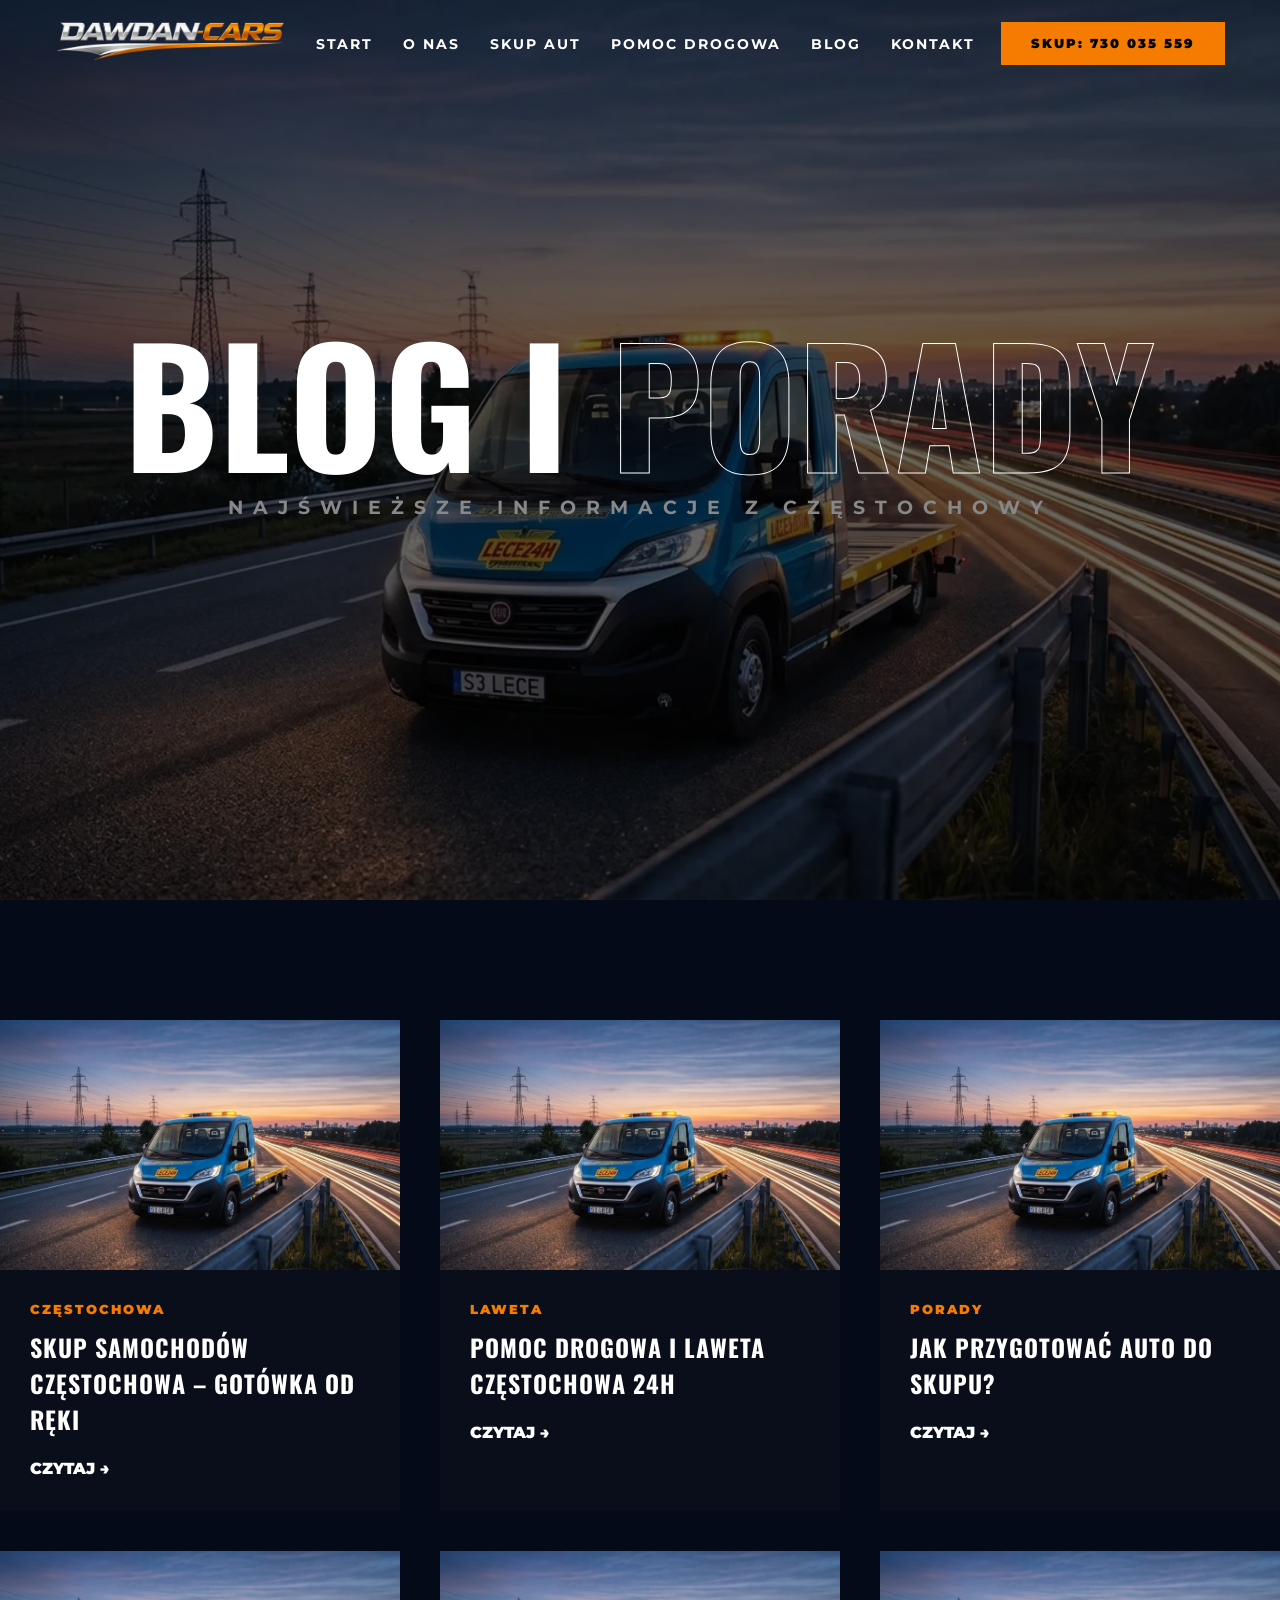
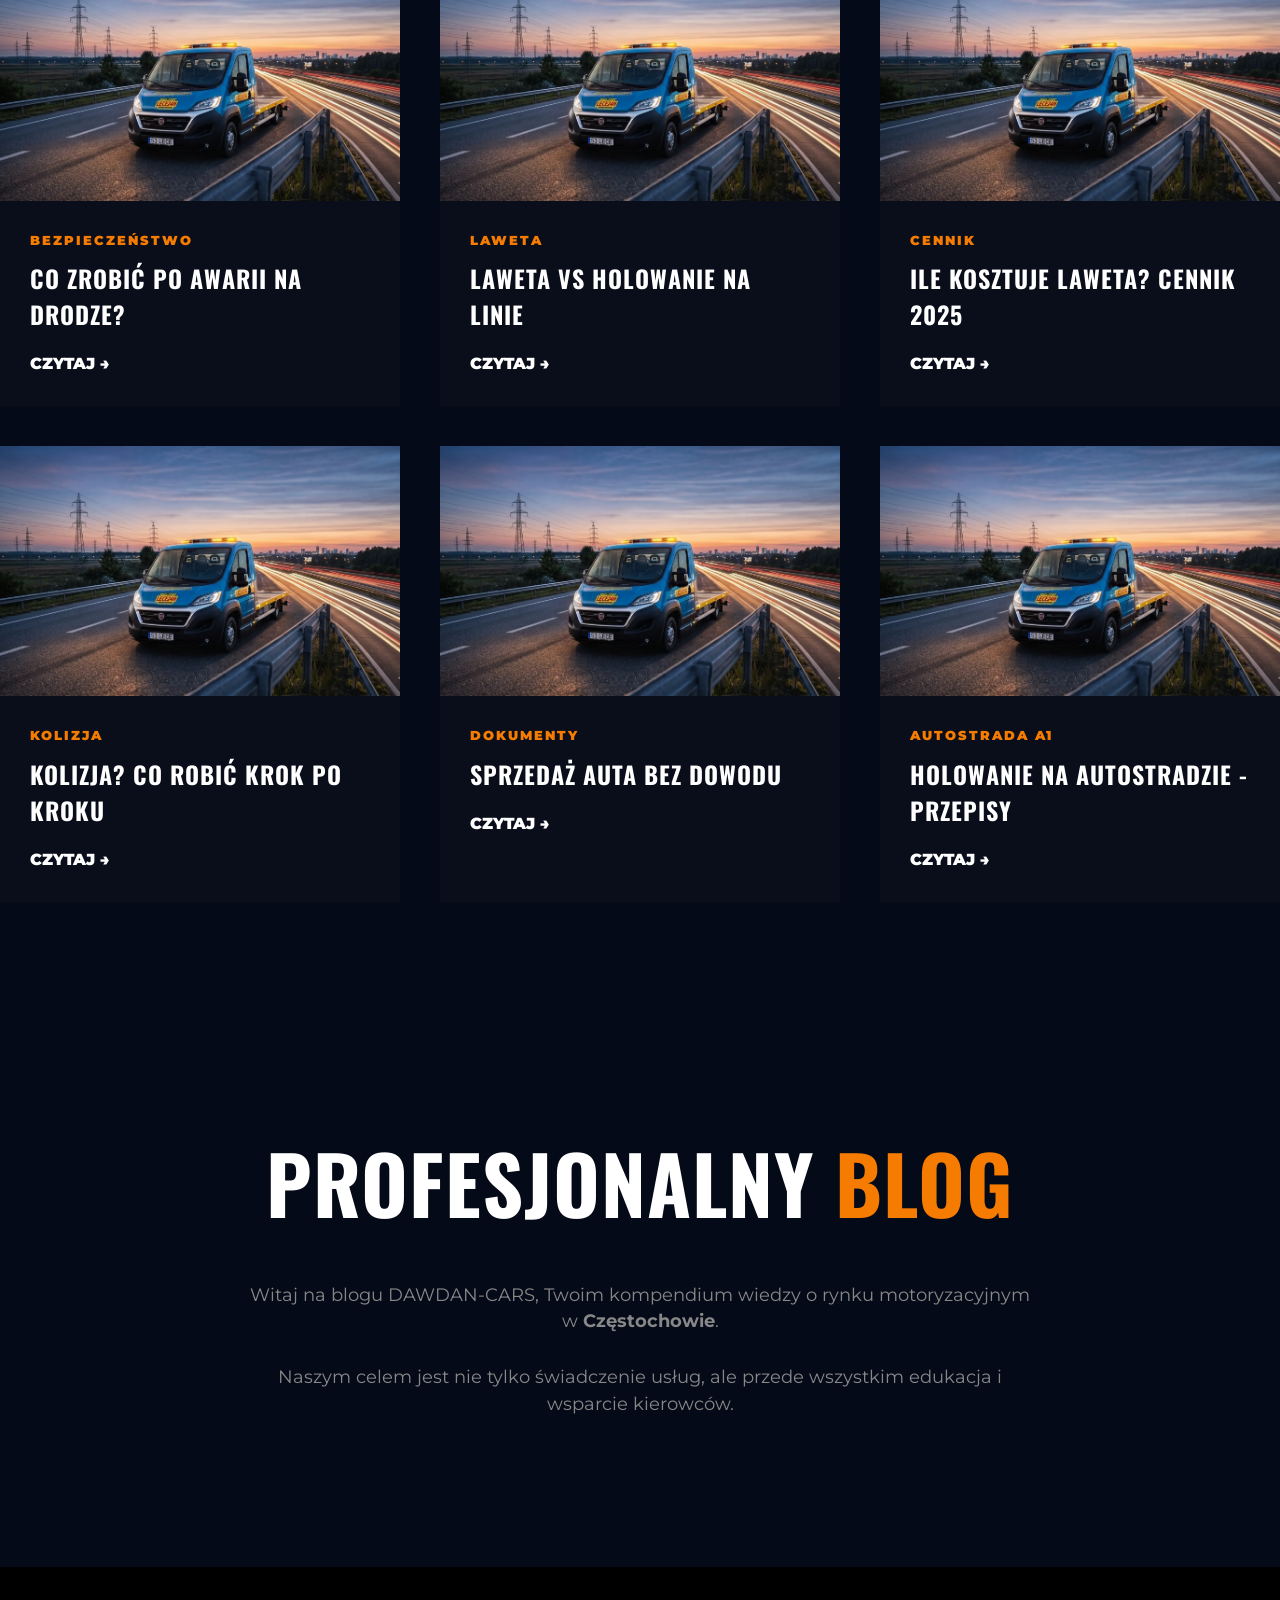
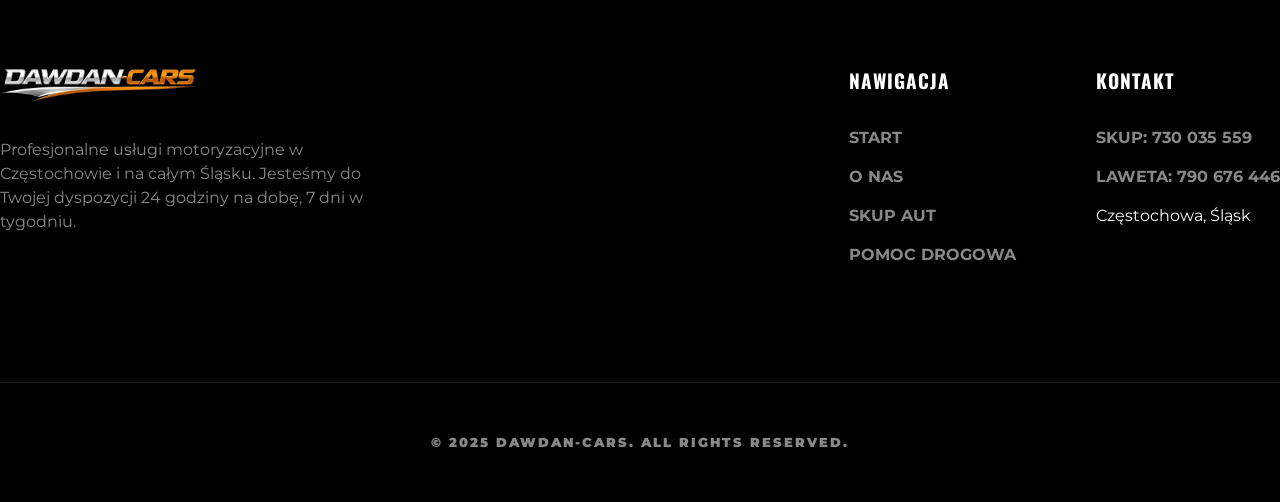
==== commit 2e0bddca: "feat: overhaul website design to match Rockstar Games GTA VI aesthetic This commit transforms the vi" ====
--- a/blog.html
+++ b/blog.html
@@ -13,209 +13,175 @@
     <link rel="preload" as="style" href="style.min.css">
     <link rel="preconnect" href="https://fonts.googleapis.com">
     <link rel="preconnect" href="https://fonts.gstatic.com" crossorigin>
-    <link href="https://fonts.googleapis.com/css2?family=Montserrat:wght@400;700&family=Oswald:wght@500;700&display=swap" rel="stylesheet" media="print" onload="this.media='all'">
-    <noscript><link href="https://fonts.googleapis.com/css2?family=Montserrat:wght@400;700&family=Oswald:wght@500;700&display=swap" rel="stylesheet"></noscript>
+    <link href="https://fonts.googleapis.com/css2?family=Montserrat:wght@400;700;900&family=Oswald:wght@500;700&display=swap" rel="stylesheet" media="print" onload="this.media='all'">
+    <noscript><link href="https://fonts.googleapis.com/css2?family=Montserrat:wght@400;700;900&family=Oswald:wght@500;700&display=swap" rel="stylesheet"></noscript>
     <link rel="stylesheet" href="font-awesome.min.css" media="print" onload="this.media='all'">
     <noscript><link rel="stylesheet" href="font-awesome.min.css"></noscript>
+
     <link rel="preload" as="image" href="tlo.webp" fetchpriority="high" type="image/webp">
 
+    <!-- ICONS -->
     <link rel="icon" href="favicony/favicon.ico" type="image/x-icon">
+    <link rel="apple-touch-icon" sizes="180x180" href="favicony/favicon-180x180.png">
+
     <script src="script.min.js" defer></script>
 </head>
-<body>
-    <header>
-        <div class="top-bar">
-            <div class="container">
+<body class="rockstar-theme">
+    <header class="rs-header">
+        <div class="container-fluid">
+            <div class="header-wrapper">
                 <div class="logo">
                     <a href="index.html">
-                        <img src="logo.webp" fetchpriority="high" alt="Blog DAWDAN-CARS Częstochowa" width="349" height="60">
+                        <img src="logo.webp" fetchpriority="high" alt="DAWDAN-CARS" width="349" height="60">
                     </a>
                 </div>
-                <nav>
+                <nav class="rs-nav">
                     <ul>
-                        <li><a href="index.html">STRONA GŁÓWNA</a></li>
+                        <li><a href="index.html">START</a></li>
                         <li><a href="o-nas.html">O NAS</a></li>
-                        <li><a href="skup-samochodow.html">SKUP SAMOCHODÓW</a></li>
+                        <li><a href="skup-samochodow.html">SKUP AUT</a></li>
                         <li><a href="laweta-pomoc-drogowa.html">POMOC DROGOWA</a></li>
-                        <li><a href="blog.html" class="active">BLOG</a></li>
+                        <li><a href="blog.html">BLOG</a></li>
                         <li><a href="kontakt.html">KONTAKT</a></li>
                     </ul>
-                    <div class="header-cta mobile-only">
-                        <a href="tel:+48730035559" class="btn-call">
-                            <i class="fas fa-phone-alt"></i>
-                            <span>
-                                <span class="btn-label">SKUP SAMOCHODÓW</span>
-                                <span class="btn-number">730 035 559</span>
-                            </span>
-                        </a>
-                        <a href="tel:+48790676446" class="btn-call">
-                            <i class="fas fa-phone-alt"></i>
-                            <span>
-                                <span class="btn-label">POMOC DROGOWA</span>
-                                <span class="btn-number">790 676 446</span>
-                            </span>
-                        </a>
-                    </div>
                 </nav>
-                <div class="header-cta desktop-only">
-                    <a href="tel:+48730035559" class="btn-call">
-                        <i class="fas fa-phone-alt"></i>
-                        <span>
-                            <span class="btn-label">SKUP SAMOCHODÓW</span>
-                            <span class="btn-number">730 035 559</span>
-                        </span>
+                <div class="header-actions">
+                    <a href="tel:+48730035559" class="rs-btn rs-btn-primary">
+                        <span class="rs-btn-inner">SKUP: 730 035 559</span>
                     </a>
-                    <a href="tel:+48790676446" class="btn-call">
-                        <i class="fas fa-phone-alt"></i>
-                        <span>
-                            <span class="btn-label">POMOC DROGOWA</span>
-                            <span class="btn-number">790 676 446</span>
-                        </span>
-                    </a>
+                    <button class="menu-toggle" aria-label="Menu">
+                        <span></span>
+                        <span></span>
+                    </button>
                 </div>
-                <button class="menu-toggle" aria-label="Otwórz menu">
-                    <span></span>
-                    <span></span>
-                    <span></span>
-                </button>
             </div>
         </div>
     </header>
-    <div class="overlay"></div>
 
-    <section class="page-header" style="background: linear-gradient(rgba(11, 19, 43, 0.8), rgba(11, 19, 43, 0.8)), url('tlo.webp');">
+    <main>
+        <section class="rs-hero rs-hero-sub">
+            <div class="shard-layer shard-1"></div>
+            <div class="container hero-container">
+                <div class="hero-content-rs" data-aos-custom="fade-up">
+                    <h1 class="rs-title-main">BLOG I <span class="outline">PORADY</span></h1>
+                    <p class="rs-subtitle">NAJŚWIEŻSZE INFORMACJE Z CZĘSTOCHOWY</p>
+                </div>
+            </div>
+        </section>
+
+    <section class="rs-section blog-list">
         <div class="container">
-            <h1>BLOG I PORADY MOTORYZACYJNE</h1>
-            <p>Najświeższe informacje ze świata skupu aut i pomocy drogowej w Częstochowie</p>
-        </div>
-    </section>
-
-    <section class="blog-list" style="padding-bottom: 0;">
-        <div class="container">
-            <div class="features-grid">
-                <!-- Article 4 (NEW) -->
-                <article class="feature-item" data-aos-custom="fade-up">
-                    <div class="feature-icon"><i class="fas fa-money-bill-wave"></i></div>
+            <div class="rs-grid-news">
+                <article class="rs-news-card" data-aos-custom="fade-up">
+                    <div class="news-img" style="background-image: url('tlo.webp')"></div>
+                    <div class="news-meta">CZĘSTOCHOWA</div>
                     <h3>Skup Samochodów Częstochowa – Gotówka od Ręki</h3>
-                    <p>Szybka wycena, darmowy dojazd i natychmiastowa gotówka. Zobacz dlaczego jesteśmy najlepszym wyborem w Częstochowie.</p>
-                    <a href="skup-samochodow-czestochowa-gotowka.html" class="btn-outline">Czytaj więcej</a>
+                    <a href="skup-samochodow-czestochowa-gotowka.html" class="rs-news-link">CZYTAJ →</a>
                 </article>
 
-                <!-- Article 5 (NEW) -->
-                <article class="feature-item" data-aos-custom="fade-up" data-aos-delay="100">
-                    <div class="feature-icon"><i class="fas fa-ambulance"></i></div>
+                <article class="rs-news-card" data-aos-custom="fade-up" data-aos-delay="100">
+                    <div class="news-img" style="background-image: url('tlo.webp')"></div>
+                    <div class="news-meta">LAWETA</div>
                     <h3>Pomoc Drogowa i Laweta Częstochowa 24h</h3>
-                    <p>Awaria lub stłuczka? Nasza laweta i pomoc drogowa w Częstochowie działają 24/7. Sprawdź zakres naszych usług.</p>
-                    <a href="pomoc-drogowa-laweta-czestochowa-24h.html" class="btn-outline">Czytaj więcej</a>
+                    <a href="pomoc-drogowa-laweta-czestochowa-24h.html" class="rs-news-link">CZYTAJ →</a>
                 </article>
 
-                <!-- Article 1 -->
-                <article class="feature-item" data-aos-custom="fade-up" data-aos-delay="200">
-                    <div class="feature-icon"><i class="fas fa-file-alt"></i></div>
-                    <h3>Jak przygotować auto do skupu w Częstochowie?</h3>
-                    <p>Dowiedz się, jakie dokumenty przygotować i na co zwrócić uwagę, aby uzyskać najlepszą cenę w skupie aut.</p>
-                    <a href="skup-aut-porady.html" class="btn-outline">Czytaj więcej</a>
+                <article class="rs-news-card" data-aos-custom="fade-up" data-aos-delay="200">
+                    <div class="news-img" style="background-image: url('tlo.webp')"></div>
+                    <div class="news-meta">PORADY</div>
+                    <h3>Jak przygotować auto do skupu?</h3>
+                    <a href="skup-aut-porady.html" class="rs-news-link">CZYTAJ →</a>
                 </article>
 
-                <!-- Article 2 -->
-                <article class="feature-item" data-aos-custom="fade-up" data-aos-delay="300">
-                    <div class="feature-icon"><i class="fas fa-tools"></i></div>
-                    <h3>Co zrobić po awarii na drodze? Poradnik</h3>
-                    <p>Praktyczny poradnik: bezpieczeństwo, trójkąt, kamizelka i kiedy wezwać pomoc drogową w Częstochowie.</p>
-                    <a href="pomoc-drogowa-porady.html" class="btn-outline">Czytaj więcej</a>
+                <article class="rs-news-card" data-aos-custom="fade-up" data-aos-delay="300">
+                    <div class="news-img" style="background-image: url('tlo.webp')"></div>
+                    <div class="news-meta">BEZPIECZEŃSTWO</div>
+                    <h3>Co zrobić po awarii na drodze?</h3>
+                    <a href="pomoc-drogowa-porady.html" class="rs-news-link">CZYTAJ →</a>
                 </article>
 
-                <!-- Article 3 -->
-                <article class="feature-item" data-aos-custom="fade-up" data-aos-delay="400">
-                    <div class="feature-icon"><i class="fas fa-truck-moving"></i></div>
-                    <h3>Laweta vs Holowanie na linie - co wybrać?</h3>
-                    <p>Analizujemy wady i zalety obu rozwiązań. Sprawdź, dlaczego profesjonalna laweta jest bezpieczniejsza.</p>
-                    <a href="laweta-porady.html" class="btn-outline">Czytaj więcej</a>
+                <article class="rs-news-card" data-aos-custom="fade-up" data-aos-delay="400">
+                    <div class="news-img" style="background-image: url('tlo.webp')"></div>
+                    <div class="news-meta">LAWETA</div>
+                    <h3>Laweta vs Holowanie na linie</h3>
+                    <a href="laweta-porady.html" class="rs-news-link">CZYTAJ →</a>
                 </article>
 
-                <!-- Article 6 (NEW) -->
-                <article class="feature-item" data-aos-custom="fade-up" data-aos-delay="100">
-                    <div class="feature-icon"><i class="fas fa-calculator"></i></div>
-                    <h3>Ile kosztuje laweta w Częstochowie? Cennik 2025</h3>
-                    <p>Poznaj aktualne stawki za holowanie w mieście i na trasie. Dowiedz się, od czego zależy cena usługi.</p>
-                    <a href="ile-kosztuje-laweta-czestochowa.html" class="btn-outline">Czytaj więcej</a>
+                <article class="rs-news-card" data-aos-custom="fade-up" data-aos-delay="100">
+                    <div class="news-img" style="background-image: url('tlo.webp')"></div>
+                    <div class="news-meta">CENNIK</div>
+                    <h3>Ile kosztuje laweta? Cennik 2025</h3>
+                    <a href="ile-kosztuje-laweta-czestochowa.html" class="rs-news-link">CZYTAJ →</a>
                 </article>
 
-                <!-- Article 7 (NEW) -->
-                <article class="feature-item" data-aos-custom="fade-up" data-aos-delay="200">
-                    <div class="feature-icon"><i class="fas fa-car-crash"></i></div>
-                    <h3>Kolizja w Częstochowie? Co robić krok po kroku</h3>
-                    <p>Instrukcja postępowania po stłuczce. Dokumentacja, oświadczenie i pomoc drogowa bez stresu.</p>
-                    <a href="kolizja-czestochowa-co-robic.html" class="btn-outline">Czytaj więcej</a>
+                <article class="rs-news-card" data-aos-custom="fade-up" data-aos-delay="200">
+                    <div class="news-img" style="background-image: url('tlo.webp')"></div>
+                    <div class="news-meta">KOLIZJA</div>
+                    <h3>Kolizja? Co robić krok po kroku</h3>
+                    <a href="kolizja-czestochowa-co-robic.html" class="rs-news-link">CZYTAJ →</a>
                 </article>
 
-                <!-- Article 8 (NEW) -->
-                <article class="feature-item" data-aos-custom="fade-up" data-aos-delay="300">
-                    <div class="feature-icon"><i class="fas fa-id-card-alt"></i></div>
-                    <h3>Sprzedaż auta bez dowodu rejestracyjnego</h3>
-                    <p>Zgubiłeś dokumenty? Dowiedz się, jak legalnie sprzedać samochód w naszym skupie aut w Częstochowie.</p>
-                    <a href="sprzedaz-auta-bez-dowodu-rejestracyjnego.html" class="btn-outline">Czytaj więcej</a>
+                <article class="rs-news-card" data-aos-custom="fade-up" data-aos-delay="300">
+                    <div class="news-img" style="background-image: url('tlo.webp')"></div>
+                    <div class="news-meta">DOKUMENTY</div>
+                    <h3>Sprzedaż auta bez dowodu</h3>
+                    <a href="sprzedaz-auta-bez-dowodu-rejestracyjnego.html" class="rs-news-link">CZYTAJ →</a>
                 </article>
 
-                <!-- Article 9 (NEW) -->
-                <article class="feature-item" data-aos-custom="fade-up" data-aos-delay="400">
-                    <div class="feature-icon"><i class="fas fa-road"></i></div>
-                    <h3>Holowanie na autostradzie A1 - Przepisy</h3>
-                    <p>Wszystko co musisz wiedzieć o awarii na autostradzie. Dlaczego pomoc drogowa to jedyna legalna opcja.</p>
-                    <a href="holowanie-na-autostradzie-a1-przepisy.html" class="btn-outline">Czytaj więcej</a>
+                <article class="rs-news-card" data-aos-custom="fade-up" data-aos-delay="400">
+                    <div class="news-img" style="background-image: url('tlo.webp')"></div>
+                    <div class="news-meta">AUTOSTRADA A1</div>
+                    <h3>Holowanie na autostradzie - Przepisy</h3>
+                    <a href="holowanie-na-autostradzie-a1-przepisy.html" class="rs-news-link">CZYTAJ →</a>
                 </article>
             </div>
         </div>
     </section>
 
-    <section class="blog-seo-content" style="padding: 80px 0; background-color: #050a18; border-top: 1px solid var(--primary-color);">
+    <section class="rs-section blog-seo-content bg-dark-rs">
         <div class="container">
-            <div class="seo-text-block">
-                <h2>Profesjonalny Blog Motoryzacyjny – Skup Aut i Pomoc Drogowa Częstochowa</h2>
-                <p>Witaj na blogu DAWDAN-CARS, Twoim kompendium wiedzy o rynku motoryzacyjnym w <strong>Częstochowie</strong> oraz regionie śląskim. Naszym celem jest nie tylko świadczenie usług takich jak <strong>pomoc drogowa Częstochowa</strong> czy szybki <strong>skup aut</strong>, ale przede wszystkim edukacja i wsparcie kierowców w trudnych sytuacjach drogowych. Rynek usług motoryzacyjnych stale ewoluuje, a przepisy drogowe i techniki transportu pojazdów zmieniają się wraz z rozwojem technologii.</p>
-
-                <h3>Dlaczego edukacja kierowców jest tak ważna?</h3>
-                <p>Wiele osób w momencie awarii lub kolizji wpada w panikę. Szukając hasła <strong>laweta Częstochowa</strong>, często wybierają pierwszą lepszą ofertę, nie wiedząc, na co zwrócić uwagę. Na naszym blogu tłumaczymy, jakie są standardy bezpiecznego holowania, kiedy można holować auto na lince, a kiedy absolutnie wymagana jest profesjonalna platforma. Wiedza o tym, jak zabezpieczyć miejsce zdarzenia na trasach takich jak autostrada A1 czy droga krajowa DK1, może uratować życie.</p>
-
-                <h3>Skup samochodów Częstochowa – przejrzystość i uczciwość</h3>
-                <p>Sprzedaż samochodu to dla wielu wyzwanie logistyczne i prawne. Czy wiesz, jakie dokumenty są niezbędne, gdy chcesz sprzedać auto w miejscu takim jak <strong>skup samochodów Częstochowa</strong>? Czy można legalnie sprzedać auto bez aktualnego ubezpieczenia OC lub przeglądu? Na te i wiele innych pytań odpowiadamy w naszych artykułach. Nasz <strong>autokomis</strong> stawia na pełną transparentność, dlatego dzielimy się wiedzą o tym, jak przebiega wycena, na co zwracają uwagę rzeczoznawcy i jak przygotować pojazd, by uzyskać za niego najwyższą możliwą kwotę <strong>gotówki do ręki</strong>.</p>
-
-                <h3>Wsparcie dla mieszkańców Częstochowy i okolic</h3>
-                <p>Działamy lokalnie i znamy specyfikę naszego miasta. Obsługujemy wszystkie dzielnice: od Północy i Tysiąclecia, przez Raków i Stradom, aż po peryferyjne części miasta i okoliczne miejscowości jak Kłobuck, Myszków czy Blachownia. Nasza <strong>tania laweta</strong> to nie tylko transport – to pomoc w wyborze dobrego warsztatu, doradztwo w kwestiach ubezpieczeniowych i wsparcie 24/7. Jeśli interesuje Cię <strong>holowanie Częstochowa</strong> lub chcesz szybko i bezpiecznie pozbyć się starego auta, nasze artykuły pomogą Ci podjąć najlepszą decyzję.</p>
-
-                <h3>Najczęstsze problemy kierowców w regionie</h3>
-                <p>W naszym regionie najczęstszymi wyzwaniami są awarie na dynamicznie rozwijającej się sieci dróg ekspresowych oraz stłuczki w godzinach szczytu na głównych arteriach miasta. Poruszamy tematykę nowoczesnego transportu aut elektrycznych (EV), holowania pojazdów z automatyczną skrzynią biegów oraz prawnych aspektów utylizacji pojazdów. Zapraszamy do regularnej lektury – nasz blog jest aktualizowany o treści, które realnie pomagają oszczędzać czas i pieniądze każdego właściciela czterech kółek.</p>
+            <div class="rs-text-wrap" data-aos-custom="fade-up">
+                <h2 class="rs-title-section">PROFESJONALNY <span class="highlight">BLOG</span></h2>
+                <p>Witaj na blogu DAWDAN-CARS, Twoim kompendium wiedzy o rynku motoryzacyjnym w <strong>Częstochowie</strong>.</p>
+                <p>Naszym celem jest nie tylko świadczenie usług, ale przede wszystkim edukacja i wsparcie kierowców.</p>
             </div>
         </div>
     </section>
+    </main>
 
-    <footer>
+    <footer class="rs-footer">
         <div class="container">
-            <div class="footer-grid">
-                <div class="footer-info">
-                    <p><i class="fas fa-map-marker-alt"></i> Częstochowa, Śląsk i okolice</p>
-                    <p><i class="fas fa-phone"></i> Skup samochodów: 730 035 559</p>
-                    <p><i class="fas fa-phone"></i> Pomoc Drogowa: 790 676 446</p>
+            <div class="rs-footer-top">
+                <div class="rs-footer-info">
+                    <img src="logo.webp" alt="DAWDAN-CARS" width="200">
+                    <p>Profesjonalne usługi motoryzacyjne w Częstochowie i na całym Śląsku. Jesteśmy do Twojej dyspozycji 24 godziny na dobę, 7 dni w tygodniu.</p>
                 </div>
-                <div class="footer-links">
-                    <ul>
-                        <li><a href="index.html">Strona Główna</a></li><li><a href="o-nas.html">O nas</a></li><li><a href="skup-samochodow.html">Skup Aut</a></li><li><a href="laweta-pomoc-drogowa.html">Pomoc Drogowa</a></li><li><a href="blog.html">Blog</a></li><li><a href="kontakt.html">Kontakt</a></li>
-                        <li><a href="#">Regulamin</a></li><li><a href="#">Polityka Prywatności</a></li>
-                    </ul>
-                </div>
-                <div class="footer-hours">
-                    <div class="hours-box">
-                        <i class="far fa-clock"></i>
-                        <span>24/7</span>
-                        <p>Odbiorów i zgłoszeń</p>
+                <div class="rs-footer-nav">
+                    <div class="rs-nav-group">
+                        <h4>NAWIGACJA</h4>
+                        <ul>
+                            <li><a href="index.html">START</a></li>
+                            <li><a href="o-nas.html">O NAS</a></li>
+                            <li><a href="skup-samochodow.html">SKUP AUT</a></li>
+                            <li><a href="laweta-pomoc-drogowa.html">POMOC DROGOWA</a></li>
+                        </ul>
+                    </div>
+                    <div class="rs-nav-group">
+                        <h4>KONTAKT</h4>
+                        <ul>
+                            <li><a href="tel:+48730035559">SKUP: 730 035 559</a></li>
+                            <li><a href="tel:+48790676446">LAWETA: 790 676 446</a></li>
+                            <li>Częstochowa, Śląsk</li>
+                        </ul>
                     </div>
                 </div>
             </div>
-            <div class="footer-bottom">
-                <p>&copy; 2025 DAWDAN-CARS. Wszelkie prawa zastrzeżone</p>
+            <div class="rs-footer-bottom">
+                <p>&copy; 2025 DAWDAN-CARS. ALL RIGHTS RESERVED.</p>
             </div>
         </div>
     </footer>
 
+    <div class="rs-overlay"></div>
 </body>
 </html>
--- a/style.min.css
+++ b/style.min.css
@@ -1 +1 @@
-:root{--primary-color:#f57c00;--secondary-color:#0b132b;--accent-color:#1c2541;--text-light:#ffffff;--text-dark:#333333;--bg-dark:#0b132b;--bg-light:#f4f4f4;} *{margin:0;padding:0;box-sizing:border-box;} body{font-family:'Montserrat',sans-serif;line-height:1.6;color:var(--text-light);background-color:var(--bg-dark);overflow-x:hidden;} a{color:var(--primary-color);text-decoration:none;transition:color 0.3s ease;} a:hover{color:#ff9800;} h1,h2,h3,h4{font-family:'Oswald',sans-serif;text-transform:uppercase;} .container{max-width:1200px;margin:0 auto;padding:0 20px;} header{background-color:#0b132b;position:sticky;top:0;z-index:2000;box-shadow:0 5px 15px rgba(0,0,0,0.3);transition:padding 0.3s ease,background-color 0.3s ease;will-change:padding,background-color;padding:15px 0;} @media (min-width:1101px){header{box-shadow:0 10px 30px rgba(0,0,0,0.5);} } header.scrolled{padding:5px 0;background:rgba(11,19,43,0.95);} header.menu-open{box-shadow:none;background:#0b132b;} .top-bar .container{display:grid;grid-template-columns:1fr auto 1fr;align-items:center;height:auto;max-width:100%;padding:15px 20px;} .logo{display:flex;justify-content:flex-start;} .logo img{max-height:60px;width:auto;display:block;transition:transform 0.3s ease;} @media (hover:hover){.logo img{filter:drop-shadow(0 0 10px rgba(0,0,0,0.5));} .logo img:hover{transform:scale(1.05);filter:drop-shadow(0 0 12px rgba(255,152,0,0.3));} } nav{display:flex;align-items:center;justify-content:center;} nav ul{display:flex;list-style:none;gap:10px;} nav a{text-decoration:none;color:var(--text-light);font-weight:700;font-size:0.95rem;padding:12px 15px;display:inline-flex;align-items:center;min-height:48px;transition:color 0.3s ease;text-transform:uppercase;letter-spacing:0.5px;white-space:nowrap;} nav a:hover,nav a.active{color:var(--primary-color);} nav a:focus{outline:2px solid var(--primary-color);outline-offset:4px;} button:focus,a.btn-call:focus,a.btn-hero-call:focus,a.btn-outline:focus{outline:3px solid #fff;outline-offset:2px;} .header-cta{display:flex;flex-direction:row;justify-content:flex-end;align-items:center;gap:10px;} .mobile-only{display:none;} .header-cta .btn-call{display:flex;align-items:center;gap:6px;text-decoration:none;color:#000;background:var(--primary-color);padding:6px 10px;transition:background 0.3s;font-family:'Oswald',sans-serif;font-weight:700;border-radius:5px;line-height:1;white-space:nowrap;} .header-cta .btn-call i{font-size:1.1rem;} .btn-label{display:block;font-size:0.7rem;text-transform:uppercase;color:inherit;} .btn-number{display:block;font-size:1rem;color:inherit;} .header-cta .btn-call:hover{background:#e68a00;} .menu-toggle{display:none;flex-direction:column;justify-content:center;align-items:center;width:50px;height:50px;background:rgba(255,152,0,0.1);border:2px solid var(--primary-color);border-radius:12px;cursor:pointer;padding:0;z-index:2200;transition:background-color 0.2s ease;position:relative;} .menu-toggle:hover{background:var(--primary-color);} .menu-toggle:hover span{background:#000;} .menu-toggle span{width:26px;height:2px;background:var(--primary-color);border-radius:2px;transition:transform 0.3s cubic-bezier(0.68,-0.6,0.32,1.6),background-color 0.3s;position:absolute;} .menu-toggle span:nth-child(1){transform:translateY(-8px);} .menu-toggle span:nth-child(2){transform:translateY(0);width:18px;right:9px;} .menu-toggle span:nth-child(3){transform:translateY(8px);} .menu-toggle.active{background:rgba(255,255,255,0.1);border-color:var(--primary-color);} .menu-toggle.active span{background:var(--primary-color);} .menu-toggle.active span:nth-child(1){transform:translateY(0) rotate(45deg);} .menu-toggle.active span:nth-child(2){opacity:0;transform:translateX(-20px);} .menu-toggle.active span:nth-child(3){transform:translateY(0) rotate(-45deg);} .hero{background:linear-gradient(rgba(11,19,43,0.8),rgba(11,19,43,0.8)),url('tlo.webp');background-size:cover;background-position:center;padding:80px 0;min-height:800px;display:flex;align-items:stretch;justify-content:center;} .hero .container{display:flex;flex-direction:column;} .hero-content{display:flex;flex-direction:column;align-items:center;width:100%;height:100%;} .hero-text{width:100%;display:flex;flex-direction:column;align-items:center;min-height:400px;} .hero-text h1{font-size:clamp(1.8rem,8vw,4.5rem);color:var(--text-light);line-height:1.1;width:100%;text-shadow:3px 3px 10px rgba(0,0,0,0.9);text-align:center;margin-bottom:clamp(20px,5vh,40px);white-space:normal;word-wrap:break-word;letter-spacing:1px;min-height:1.1em;contain-intrinsic-size:auto 1.1em;} .hero-text h1 .highlight{color:var(--primary-color);font-style:italic;font-weight:900;} .hero-cta-buttons{display:flex;flex-wrap:wrap;justify-content:center;gap:15px;margin-bottom:40px;} .btn-hero-call{display:flex;align-items:center;background:var(--primary-color);color:#000;padding:15px 25px;text-decoration:none;font-weight:700;font-family:'Oswald',sans-serif;border-radius:5px;transition:background 0.3s;line-height:1.1;text-align:left;} .btn-hero-call i{font-size:2rem;margin-right:15px;} .btn-hero-call .btn-label{font-size:1rem;color:inherit;} .btn-hero-call .btn-number{font-size:1.8rem;color:inherit;} .btn-hero-call:hover{background:#ff9800;color:#000;} .hero-features{list-style:none;display:flex;gap:30px;margin-top:auto;padding-top:50px;} .hero-features li{font-weight:700;font-size:0.9rem;} .hero-features i{color:var(--primary-color);margin-right:5px;} .service-boxes{margin-top:clamp(-30px,-5vw,-50px);position:relative;z-index:10;} .service-boxes .container{display:grid;grid-template-columns:repeat(auto-fit,minmax(280px,1fr));gap:30px;} .box{display:flex;align-items:center;padding:40px;border-radius:10px;gap:25px;box-shadow:0 10px 30px rgba(0,0,0,0.3);} .blue-box{background-color:var(--accent-color);} .orange-box{background-color:var(--primary-color);color:#000;} .box-icon i{font-size:3.5rem;} .box-content h3{font-size:1.5rem;margin-bottom:10px;} .btn-outline{display:inline-block;margin-top:15px;padding:8px 20px;border:2px solid var(--primary-color);color:var(--primary-color);text-decoration:none;font-weight:700;border-radius:5px;transition:all 0.3s;} .btn-outline:hover{background:var(--primary-color);color:#000;} .box-call{margin-top:15px;display:flex;flex-direction:column;} .box-call span{font-size:0.8rem;text-transform:uppercase;} .box-call strong{font-size:1.8rem;font-family:'Oswald',sans-serif;} [data-aos]{will-change:transform,opacity;} .benefits{padding:80px 0;background-color:#050a18;} .section-title{text-align:center;font-size:clamp(1.8rem,5vw,2.8rem);margin-bottom:clamp(30px,8vw,50px);position:relative;padding:0 15px;} .section-title::after{content:'';display:block;width:60px;height:4px;background:var(--primary-color);margin:15px auto;} .benefits-grid{display:grid;grid-template-columns:repeat(auto-fit,minmax(250px,1fr));gap:20px;} .benefit-item{text-align:center;padding:30px;background:var(--accent-color);border-radius:10px;transition:transform 0.3s;} .benefit-item:hover{transform:translateY(-10px);border-bottom:3px solid var(--primary-color);} .benefit-item i{font-size:3rem;color:var(--primary-color);margin-bottom:20px;} .benefit-item h3{font-size:1.2rem;color:var(--primary-color);} .recent-buys{padding:80px 0;overflow:hidden;} .buys-slider{padding:20px 0 50px !important;} .buys-slider .active{background:var(--primary-color);} .buy-card{background:var(--accent-color);border-radius:10px;overflow:hidden;text-align:center;} .car-img{height:180px;background-size:cover;background-position:center;} .buy-card p{padding:15px;font-weight:700;text-transform:uppercase;} footer{background:#050a18;padding:60px 0 20px;border-top:3px solid var(--primary-color);} footer h3{text-align:center;font-size:2rem;margin-bottom:40px;} .footer-grid{display:grid;grid-template-columns:repeat(auto-fit,minmax(250px,1fr));gap:40px;margin-bottom:40px;} .footer-info p{margin-bottom:15px;} .footer-info i{color:var(--primary-color);margin-right:10px;width:20px;} .hours-box{background:var(--primary-color);padding:20px;border-radius:10px;text-align:center;color:#000;} .hours-box i{font-size:2rem;margin-bottom:10px;} .hours-box span{display:block;font-size:2rem;font-weight:700;font-family:'Oswald',sans-serif;} .footer-links ul{list-style:none;} .footer-links li{margin-bottom:10px;} .footer-links a{color:#ccc;text-decoration:none;} .footer-links a:hover{color:var(--primary-color);} .footer-bottom{text-align:center;padding-top:20px;border-top:1px solid rgba(255,255,255,0.1);font-size:0.8rem;color:#888;} .seo-content{padding:80px 0;background:#050a18;} .coverage-area{padding:80px 0;} .districts-list{display:grid;grid-template-columns:1fr 1fr;gap:20px;margin:30px 0;} .districts-list ul{list-style:none;} .districts-list li{margin-bottom:10px;padding-left:25px;position:relative;} .districts-list li::before{content:'📍';position:absolute;left:0;} @media (max-width:600px){.districts-list{grid-template-columns:1fr;} } .seo-text-block h2{font-size:clamp(1.8rem,4vw,2.5rem);color:var(--primary-color);margin-bottom:30px;line-height:1.2;} .seo-text-block h3{font-size:clamp(1.4rem,3vw,1.8rem);margin-top:40px;margin-bottom:20px;color:var(--text-light);border-left:4px solid var(--primary-color);padding-left:15px;} .seo-text-block p{margin-bottom:25px;font-size:1.1rem;color:#e0e0e0;line-height:1.8;} .seo-text-block strong{color:var(--primary-color);} .seo-text-block ul{list-style:none;margin-bottom:20px;} .seo-text-block li{margin-bottom:15px;padding-left:35px;position:relative;font-size:1.1rem;color:#e0e0e0;} .seo-text-block li::before{content:'✔';position:absolute;left:0;color:var(--primary-color);font-weight:bold;font-size:1.2rem;} .hero-subtext{font-size:1.3rem;text-align:center;margin:0 auto 40px;color:#fff;max-width:900px;font-weight:600;letter-spacing:1px;text-transform:uppercase;text-shadow:2px 2px 4px rgba(0,0,0,0.9);background:linear-gradient(90deg,transparent,rgba(0,0,0,0.4),transparent);padding:12px 20px;border-top:1px solid var(--primary-color);border-bottom:1px solid var(--primary-color);} .how-it-works{padding:80px 0;background:var(--bg-dark);} .steps-grid{display:grid;grid-template-columns:repeat(auto-fit,minmax(280px,1fr));gap:30px;margin-top:40px;} .step{text-align:center;padding:40px;background:var(--accent-color);border-radius:10px;position:relative;} .step-num{width:50px;height:50px;background:var(--primary-color);color:white;border-radius:50%;display:flex;align-items:center;justify-content:center;font-size:1.5rem;font-weight:700;margin:0 auto 20px;} .brands{padding:60px 0;background:#050a18;} .brands-flex{display:flex;flex-wrap:wrap;justify-content:center;gap:30px;} .brands-flex span{font-size:1.5rem;font-weight:700;color:#8a8a8a;text-transform:uppercase;} .testimonials{padding:80px 0;background:var(--bg-dark);overflow:hidden;} .testimonials-slider{padding:20px 0 50px !important;} .testimonials-slider .active{background:var(--primary-color);} .testimonial{background:var(--accent-color);padding:30px;border-radius:10px;border-left:4px solid var(--primary-color);} .stars{color:var(--primary-color);margin-bottom:15px;} .faq{padding:80px 0;background:#050a18;} .faq-list{max-width:800px;margin:0 auto;} .faq-item{margin-bottom:25px;padding-bottom:25px;border-bottom:1px solid rgba(255,255,255,0.1);} .faq-item h3{color:var(--primary-color);margin-bottom:10px;font-size:1.3rem;} .page-header{padding:clamp(40px,10vw,80px) 0;text-align:center;color:white;} .page-header h1{font-size:clamp(2rem,8vw,3.5rem);margin-bottom:10px;} .page-header p{font-size:1.2rem;color:var(--primary-color);} .about-content,.service-details,.tow-details,.contact-page{padding:80px 0;} .about-grid,.service-grid,.tow-grid,.contact-grid{display:grid;grid-template-columns:1.5fr 1fr;gap:60px;align-items:flex-start;} @media (max-width:992px){.about-grid,.service-grid,.tow-grid,.contact-grid{grid-template-columns:1fr;gap:40px;} } .section-badge{display:inline-block;padding:5px 15px;background:rgba(245,124,0,0.1);color:var(--primary-color);font-weight:700;font-size:0.85rem;border-radius:50px;margin-bottom:15px;letter-spacing:1px;text-transform:uppercase;border:1px solid var(--primary-color);} .about-text h2,.service-text h2,.tow-info h2{font-size:clamp(1.8rem,5vw,2.8rem);margin-bottom:25px;color:#fff;line-height:1.2;} .about-text p,.service-text p,.tow-info p{margin-bottom:20px;color:#e0e0e0;font-size:1.05rem;} .about-stats-v2{display:grid;gap:20px;} .stat-card{display:flex;align-items:center;gap:20px;background:var(--accent-color);padding:25px;border-radius:15px;transition:all 0.3s ease;border:1px solid rgba(255,255,255,0.05);} .stat-card:hover{transform:translateX(10px);background:#252e4d;border-color:var(--primary-color);} .stat-icon{width:60px;height:60px;background:var(--primary-color);border-radius:12px;display:flex;align-items:center;justify-content:center;font-size:1.5rem;color:#000;flex-shrink:0;} .stat-info{display:flex;flex-direction:column;} .stat-number{font-size:2rem;font-weight:700;font-family:'Oswald',sans-serif;color:var(--primary-color);line-height:1;} .stat-label{font-size:0.9rem;color:#aaa;margin-top:5px;} .why-us{padding:100px 0;} .bg-alt{background-color:#080f24;} .section-title.centered{text-align:center;margin-bottom:60px;} .features-grid{display:grid;grid-template-columns:repeat(auto-fit,minmax(300px,1fr));gap:30px;} .feature-item{background:var(--accent-color);padding:40px;border-radius:20px;text-align:center;transition:transform 0.3s ease,border-color 0.3s ease;border:1px solid rgba(255,255,255,0.05);} @media (hover:hover){.feature-item:hover{transform:translateY(-10px);border-color:var(--primary-color);} } .feature-icon{font-size:3rem;color:var(--primary-color);margin-bottom:25px;} .feature-item h3{font-size:1.5rem;margin-bottom:15px;color:#fff;} .feature-item p{color:#aaa;} .call-to-action-simple{padding:100px 0;background:linear-gradient(rgba(11,19,43,0.9),rgba(11,19,43,0.9)),url('tlo.webp');background-size:cover;background-position:center;text-align:center;} .cta-content h2{font-size:clamp(1.8rem,4vw,2.5rem);margin-bottom:20px;color:#fff;} .cta-content p{font-size:1.2rem;margin-bottom:40px;color:#ccc;} .cta-buttons{display:flex;justify-content:center;gap:20px;flex-wrap:wrap;} .btn{display:inline-flex;align-items:center;gap:10px;padding:15px 35px;border-radius:50px;font-weight:700;text-decoration:none;transition:transform 0.2s ease,background 0.2s ease,color 0.2s ease;text-transform:uppercase;font-family:'Oswald',sans-serif;letter-spacing:1px;} .btn-primary{background:var(--primary-color);color:#000;} @media (hover:hover){.btn-primary:hover{background:#ff9800;transform:scale(1.05);} } .btn-primary:active{transform:scale(0.98);} .btn-outline{border:2px solid var(--primary-color);color:var(--primary-color);} @media (hover:hover){.btn-outline:hover{background:var(--primary-color);color:#000;transform:scale(1.05);} } .btn-outline:active{transform:scale(0.98);} .check-list{list-style:none;margin:20px 0;} .check-list li{margin-bottom:15px;font-size:1.1rem;color:#e0e0e0;} .check-list i{color:var(--primary-color);margin-right:10px;} .highlight-box{background:rgba(245,124,0,0.05);border-left:4px solid var(--primary-color);padding:20px;margin:20px 0;border-radius:0 10px 10px 0;} .highlight-box p{margin-bottom:0;color:#fff;} .process-grid{display:grid;grid-template-columns:repeat(auto-fit,minmax(280px,1fr));gap:40px;} .process-step{background:var(--accent-color);padding:50px 30px;border-radius:20px;text-align:center;position:relative;transition:transform 0.3s ease;border:1px solid rgba(255,255,255,0.05);} .process-step:hover{transform:translateY(-10px);} .step-number{position:absolute;top:20px;right:30px;font-size:3rem;font-weight:800;color:rgba(255,255,255,0.03);line-height:1;font-family:'Oswald',sans-serif;} .step-icon{width:80px;height:80px;background:var(--bg-dark);border:2px solid var(--primary-color);border-radius:50%;display:flex;align-items:center;justify-content:center;font-size:2rem;color:var(--primary-color);margin:0 auto 25px;transition:all 0.3s ease;} .process-step:hover .step-icon{background:var(--primary-color);color:#000;} .process-step h3{font-size:1.4rem;margin-bottom:15px;color:#fff;} .process-step p{color:#aaa;font-size:0.95rem;} .benefits-grid-section{padding:100px 0;} .grid-layout{display:grid;grid-template-columns:1fr 1fr;gap:60px;align-items:center;} @media (max-width:992px){.grid-layout{grid-template-columns:1fr;gap:40px;} } .benefit-card{background:var(--accent-color);padding:40px;border-radius:20px;} .benefit-card h3{font-size:1.8rem;margin-bottom:25px;color:var(--primary-color);} .benefit-cta h2{font-size:2.5rem;margin-bottom:20px;color:#fff;} .benefit-cta p{font-size:1.1rem;margin-bottom:30px;color:#ccc;} .btn-large{padding:20px 40px;font-size:1.2rem;} .tow-services-grid{display:grid;grid-template-columns:repeat(auto-fit,minmax(250px,1fr));gap:20px;margin-top:30px;} .tow-service-item{background:var(--accent-color);padding:20px;border-radius:10px;} .tow-service-item i{font-size:2rem;color:var(--primary-color);margin-bottom:10px;} .urgent-box-v2{background:var(--primary-color);padding:30px;border-radius:15px;display:flex;align-items:center;gap:25px;color:#000;margin-top:30px;box-shadow:0 10px 30px rgba(245,124,0,0.3);} .urgent-icon{font-size:3rem;animation:pulse 2s infinite;} @keyframes pulse{0%{transform:scale(1);} 50%{transform:scale(1.1);} 100%{transform:scale(1);} } .urgent-text h3{font-size:1.4rem;margin-bottom:5px;} .urgent-number{font-size:2rem;font-weight:700;color:#000;text-decoration:none;font-family:'Oswald',sans-serif;display:block;} .tow-services-v2{display:grid;gap:20px;} .tow-service-card{background:var(--accent-color);padding:25px;border-radius:15px;display:flex;gap:20px;align-items:flex-start;transition:transform 0.3s ease,background 0.3s ease;border:1px solid rgba(255,255,255,0.05);} @media (hover:hover){.tow-service-card:hover{background:#252e4d;transform:translateX(10px);} } .tow-service-card i{font-size:2rem;color:var(--primary-color);background:rgba(245,124,0,0.1);width:60px;height:60px;display:flex;align-items:center;justify-content:center;border-radius:50%;flex-shrink:0;} .service-content h3{font-size:1.2rem;margin-bottom:8px;color:#fff;} .service-content p{font-size:0.9rem;color:#aaa;margin:0;} .area-grid{display:grid;grid-template-columns:repeat(auto-fit,minmax(300px,1fr));gap:30px;} .area-item{text-align:center;padding:30px;} .area-item i{font-size:3rem;color:var(--primary-color);margin-bottom:20px;} .area-item h3{font-size:1.5rem;margin-bottom:15px;color:#fff;} .area-item p{color:#ccc;} .why-tow{padding:100px 0;} .check-list-v2{list-style:none;} .check-list-v2 li{display:flex;gap:20px;margin-bottom:30px;} .check-list-v2 i{color:var(--primary-color);font-size:1.5rem;margin-top:5px;} .check-list-v2 strong{display:block;font-size:1.2rem;color:#fff;margin-bottom:5px;} .check-list-v2 p{color:#aaa;} .cta-square{background:var(--accent-color);padding:60px 40px;border-radius:20px;text-align:center;border:2px solid var(--primary-color);} .cta-square h3{font-size:1.8rem;margin-bottom:15px;color:#fff;} .cta-square p{margin-bottom:30px;color:#ccc;} .contact-item{display:flex;gap:20px;margin-bottom:30px;} .contact-item i{font-size:1.5rem;color:var(--primary-color);} .map-placeholder{position:relative;border-radius:10px;overflow:hidden;margin-top:30px;} .map-placeholder img{width:100%;height:clamp(200px,40vh,400px);object-fit:cover;filter:grayscale(1);} .map-overlay{position:absolute;bottom:0;left:0;width:100%;background:rgba(255,152,0,0.9);color:white;padding:10px;text-align:center;font-weight:700;} .form-row{display:grid;grid-template-columns:1fr 1fr;gap:15px;} @media (max-width:768px){.form-row{grid-template-columns:1fr;gap:0;} } .form-group{margin-bottom:20px;} .form-group input,.form-group select,.form-group textarea{width:100%;padding:12px;border-radius:5px;border:1px solid rgba(255,255,255,0.1);background:rgba(255,255,255,0.05);color:white;font-family:inherit;} .form-group textarea{height:150px;} .form-card{background:var(--accent-color);padding:35px;border-radius:15px;box-shadow:0 15px 35px rgba(0,0,0,0.4);border:1px solid rgba(255,152,0,0.2);} .form-card h2{color:var(--primary-color);font-size:2rem;margin-bottom:10px;text-align:center;font-family:'Oswald',sans-serif;} .form-subtitle{text-align:center;font-size:1rem;margin-bottom:30px;color:#bbb;font-weight:400;} .styled-form .form-group{margin-bottom:18px;} .styled-form input,.styled-form select,.styled-form textarea{width:100%;padding:14px 18px;border-radius:8px;border:1px solid rgba(255,255,255,0.1);background:rgba(255,255,255,0.05);color:white;font-family:'Montserrat',sans-serif;font-size:1rem;transition:all 0.3s ease;} .styled-form select option{background:var(--bg-dark);color:white;} .styled-form input:focus,.styled-form select:focus,.styled-form textarea:focus{outline:none;border-color:var(--primary-color);background:rgba(255,255,255,0.1);box-shadow:0 0 15px rgba(245,124,0,0.2);} .checkbox-group label{display:flex;align-items:center;gap:10px;cursor:pointer;font-size:0.95rem;color:#ccc;transition:color 0.3s;} .checkbox-group label:hover{color:white;} .checkbox-group input[type="checkbox"]{width:20px;height:20px;cursor:pointer;accent-color:var(--primary-color);} .styled-form textarea{height:120px;resize:vertical;} .file-upload-wrapper{margin-bottom:20px;} .file-upload-label{display:flex;flex-direction:column;align-items:center;justify-content:center;padding:20px;border:2px dashed rgba(255,152,0,0.4);border-radius:10px;cursor:pointer;transition:all 0.3s ease;background:rgba(255,152,0,0.05);} .file-upload-label:hover{background:rgba(255,152,0,0.1);border-color:var(--primary-color);} .file-upload-label i{font-size:2rem;color:var(--primary-color);margin-bottom:10px;} .file-upload-label span{font-size:0.9rem;font-weight:700;} .file-preview-grid{display:grid;grid-template-columns:repeat(auto-fill,minmax(60px,1fr));gap:10px;margin-top:15px;} .preview-item{position:relative;aspect-ratio:1;border-radius:5px;overflow:hidden;border:1px solid var(--primary-color);} .preview-item img{width:100%;height:100%;object-fit:cover;} .btn-submit{width:100%;padding:15px;background:var(--primary-color);color:#000;border:none;border-radius:8px;font-family:'Oswald',sans-serif;font-size:1.2rem;font-weight:700;cursor:pointer;transition:transform 0.2s ease,background 0.2s ease;text-transform:uppercase;letter-spacing:1px;} @media (hover:hover){.btn-submit:hover{background:#ff9800;color:#000;transform:translateY(-2px);box-shadow:0 5px 15px rgba(255,152,0,0.4);} } .btn-submit:active{transform:translateY(0) scale(0.98);} .form-message{margin-top:15px;padding:10px;border-radius:5px;text-align:center;font-weight:700;display:none;} .form-message.success{display:block;background:rgba(76,175,80,0.1);color:#4caf50;border:1px solid #4caf50;} .form-message.error{display:block;background:rgba(244,67,54,0.1);color:#f44336;border:1px solid #f44336;} @media (max-width:1100px){.menu-toggle{display:flex;order:3;} .desktop-only{display:none;} .mobile-only{display:flex;} .top-bar .container{display:flex;justify-content:space-between;} nav{position:fixed;top:0;left:0;width:100%;height:100vh;background:#0b132b;padding:120px 20px 40px;flex-direction:column;transition:transform 0.4s cubic-bezier(0.7,0,0.3,1),visibility 0.4s;z-index:2100;display:flex;justify-content:flex-start;align-items:center;transform:translateY(-100%);visibility:hidden;will-change:transform;} @media (min-resolution:2dppx){nav{background:rgba(11,19,43,0.98);backdrop-filter:blur(10px);-webkit-backdrop-filter:blur(10px);} } nav.active{transform:translateY(0);visibility:visible;} nav ul{flex-direction:column;gap:10px;width:100%;max-width:400px;text-align:center;} nav li{width:100%;opacity:0;transform:translateY(-20px);transition:transform 0.4s ease,opacity 0.4s ease;} nav.active li{opacity:1;transform:translateY(0);} nav.active li:nth-child(1){transition-delay:0.1s;} nav.active li:nth-child(2){transition-delay:0.15s;} nav.active li:nth-child(3){transition-delay:0.2s;} nav.active li:nth-child(4){transition-delay:0.25s;} nav.active li:nth-child(5){transition-delay:0.3s;} nav a{font-size:1.25rem;font-family:'Oswald',sans-serif;display:block;padding:15px 0;min-height:52px;display:flex;align-items:center;justify-content:center;letter-spacing:2px;color:white;text-transform:uppercase;position:relative;border-bottom:1px solid rgba(255,255,255,0.05);} nav a::after{content:'';position:absolute;bottom:0;left:50%;width:0;height:2px;background:var(--primary-color);transition:all 0.3s ease;transform:translateX(-50%);} nav a:hover{color:var(--primary-color);} nav a:hover::after{width:100%;} .top-bar .container{padding:10px 15px;} nav .header-cta.mobile-only{display:flex;flex-direction:column;gap:15px;margin-top:40px;width:100%;max-width:360px;opacity:0;transform:translateY(20px);transition:all 0.4s ease 0.4s;} nav .header-cta.mobile-only .btn-call{padding:15px 25px;width:100%;justify-content:center;} nav .header-cta.mobile-only .btn-label{font-size:1.1rem;} nav .header-cta.mobile-only .btn-number{font-size:1.8rem;} nav.active .header-cta.mobile-only{opacity:1;transform:translateY(0);} .header-cta{display:none;} .overlay{position:fixed;top:0;left:0;width:100%;height:100%;background:rgba(0,0,0,0.7);z-index:1000;opacity:0;visibility:hidden;transition:opacity 0.3s ease,visibility 0.3s;will-change:opacity;} .overlay.active{opacity:1;visibility:visible;} } @media (max-width:1024px){.hero-text h1{font-size:2.5rem;} } @media (max-width:768px){.top-bar .container{height:auto;min-height:70px;flex-wrap:nowrap;justify-content:space-between;padding:10px 20px;gap:10px;} .logo img{max-height:50px;width:auto;} .menu-toggle{display:flex;} .hero-text{text-align:center;width:100%;display:flex;flex-direction:column;align-items:center;} .hero-text h1{margin-bottom:20px;font-size:2rem;letter-spacing:1px;line-height:1.2;} .hero-subtext{font-size:0.95rem;padding:10px 15px;margin-bottom:25px;line-height:1.4;} .hero-cta-buttons{flex-direction:column;width:100%;align-items:center;gap:15px;} .btn-hero-call{padding:15px 25px;width:100%;max-width:320px;justify-content:center;} .btn-hero-call i{font-size:2rem;margin-right:15px;} .btn-hero-call .btn-label{font-size:1rem;} .btn-hero-call .btn-number{font-size:1.5rem;} .btn-hero-call{justify-content:center;} .hero-features{flex-direction:column;gap:15px;margin-top:auto;margin-bottom:20px;background:rgba(0,0,0,0.6);padding:15px;border-radius:8px;width:100%;text-align:center;} .hero-features li{font-size:1.1rem;text-shadow:1px 1px 2px rgba(0,0,0,0.8);} .footer-grid{grid-template-columns:1fr;} .hero{padding:40px 0;min-height:600px;} .about-grid,.service-grid,.tow-grid,.contact-grid{gap:30px;} .service-grid{display:flex;flex-direction:column;} .service-valuation{order:-1;} } @media (max-width:400px){.header-cta{gap:4px;} .header-cta .btn-call{padding:4px 6px;} .header-cta .btn-number{font-size:0.7rem;} } .custom-slider{position:relative;width:100%;overflow:hidden;} .slider-track{display:flex;overflow-x:auto;scroll-snap-type:x mandatory;scroll-behavior:smooth;-webkit-overflow-scrolling:touch;scrollbar-width:none;} .slider-track::-webkit-scrollbar{display:none;} .slider-item{flex:0 0 100%;scroll-snap-align:start;padding:10px;} @media (min-width:768px){.slider-item{flex:0 0 50%;} } @media (min-width:1024px){.slider-item{flex:0 0 33.333%;} } .slider-pagination{display:flex;justify-content:center;gap:12px;margin-top:20px;padding-bottom:15px;} .slider-dot{width:48px;height:48px;display:flex;align-items:center;justify-content:center;background:transparent;cursor:pointer;border:none;padding:0;transition:transform 0.2s ease;} .slider-dot::after{content:'';width:12px;height:12px;border-radius:50%;background:rgba(255,255,255,0.3);transition:background-color 0.3s ease,transform 0.3s ease;} .slider-dot.active::after{background:var(--primary-color);transform:scale(1.3);} .slider-dot:hover::after{background:rgba(255,255,255,0.6);} [data-aos-custom]{opacity:0;transition-property:transform,opacity;transition-duration:0.8s;transition-timing-function:ease-out;will-change:transform,opacity;} [data-aos-custom="fade-up"]{transform:translateY(30px);} [data-aos-custom="fade-right"]{transform:translateX(-30px);} [data-aos-custom="fade-left"]{transform:translateX(30px);} [data-aos-custom="zoom-in"]{transform:scale(0.9);} [data-aos-custom].aos-animate{opacity:1;transform:translate(0,0) scale(1);} @media (max-width:768px){.slider-dots{bottom:20px;} }+:root{--primary-color:#f57c00;--secondary-color:#0b132b;--bg-dark:#050a18;--text-light:#ffffff;--text-dim:#888888;--rs-font-main:'Montserrat',sans-serif;--rs-font-title:'Oswald',sans-serif;--transition-slow:0.8s cubic-bezier(0.2,1,0.3,1);} *{margin:0;padding:0;box-sizing:border-box;} body{font-family:var(--rs-font-main);background-color:var(--bg-dark);color:var(--text-light);overflow-x:hidden;line-height:1.5;-webkit-font-smoothing:antialiased;}::-webkit-scrollbar{width:8px;}::-webkit-scrollbar-track{background:var(--bg-dark);}::-webkit-scrollbar-thumb{background:var(--primary-color);} h1,h2,h3,h4{font-family:var(--rs-font-title);text-transform:uppercase;font-weight:700;letter-spacing:1px;} .outline{-webkit-text-stroke:1px var(--text-light);color:transparent;} .highlight{color:var(--primary-color);} .rs-header{position:fixed;top:0;width:100%;z-index:2000;padding:20px 0;transition:var(--transition-slow);} .rs-header.scrolled{background:rgba(5,10,24,0.95);backdrop-filter:blur(10px);padding:10px 0;border-bottom:1px solid rgba(255,255,255,0.1);} .header-wrapper{display:flex;justify-content:space-between;align-items:center;padding:0 40px;} .logo img{height:40px;width:auto;} .rs-nav ul{display:flex;list-style:none;gap:30px;} .rs-nav a{color:var(--text-light);text-decoration:none;font-weight:700;font-size:0.9rem;letter-spacing:2px;transition:color 0.3s;} .rs-nav a:hover{color:var(--primary-color);} .header-actions{display:flex;align-items:center;gap:20px;} .rs-btn{display:inline-block;padding:12px 30px;background:var(--text-light);color:var(--bg-dark);text-decoration:none;font-weight:900;font-family:var(--rs-font-main);text-transform:uppercase;font-size:0.8rem;letter-spacing:2px;position:relative;overflow:hidden;transition:transform 0.2s;} .rs-btn:hover{transform:scale(1.05);} .rs-btn-primary{background:var(--primary-color);color:#000;} .rs-btn-outline{background:transparent;border:2px solid var(--text-light);color:var(--text-light);} .rs-btn-large{padding:20px 45px;font-size:1rem;} .rs-hero{height:100vh;width:100%;position:relative;display:flex;align-items:center;justify-content:center;background:var(--secondary-color);overflow:hidden;} .shard-layer{position:absolute;top:0;left:0;width:100%;height:100%;background-size:cover;background-position:center;pointer-events:none;} .shard-1{background-image:url('tlo.webp');filter:brightness(0.4);} .shard-2{background:linear-gradient(45deg,rgba(245,124,0,0.2),transparent);clip-path:polygon(0 0,100% 0,100% 100%,70% 100%);z-index:2;} .shard-3{background:rgba(11,19,43,0.3);clip-path:polygon(0 80%,30% 100%,0 100%);z-index:3;} .hero-container{position:relative;z-index:10;text-align:center;} .rs-tag{color:var(--primary-color);font-weight:900;letter-spacing:5px;font-size:1rem;margin-bottom:20px;} .rs-title-main{font-size:clamp(3rem,15vw,10rem);line-height:0.9;font-weight:900;margin-bottom:20px;} .rs-subtitle{font-size:1.2rem;font-weight:700;letter-spacing:10px;margin-bottom:50px;color:var(--text-dim);} .rs-hero-actions{display:flex;gap:20px;justify-content:center;} .rs-scroll-indicator{position:absolute;bottom:40px;left:50%;transform:translateX(-50%);z-index:10;} .mouse{width:26px;height:44px;border:2px solid var(--text-dim);border-radius:20px;position:relative;} .mouse::after{content:'';position:absolute;top:10px;left:50%;transform:translateX(-50%);width:4px;height:8px;background:var(--primary-color);border-radius:2px;animation:scroll 2s infinite;} @keyframes scroll{0%{opacity:1;transform:translateX(-50%) translateY(0);} 100%{opacity:0;transform:translateX(-50%) translateY(20px);} } .rs-section{padding:120px 0;} .bg-dark-rs{background-color:var(--bg-dark);} .rs-title-section{font-size:clamp(2.5rem,8vw,5rem);margin-bottom:60px;line-height:1;} .rs-grid{display:grid;grid-template-columns:2fr 1fr;grid-template-rows:auto auto;gap:30px;} .rs-card{position:relative;background:var(--secondary-color);overflow:hidden;min-height:400px;} .card-bg{position:absolute;top:0;left:0;width:100%;height:100%;background-size:cover;background-position:center;transition:transform 0.5s;filter:brightness(0.6);} .rs-card:hover .card-bg{transform:scale(1.1);} .card-content{position:relative;z-index:10;padding:50px;height:100%;display:flex;flex-direction:column;justify-content:flex-end;} .rs-title-card{font-size:2.5rem;margin-bottom:15px;} .rs-link{color:var(--primary-color);text-decoration:none;font-weight:900;letter-spacing:2px;margin-top:20px;display:inline-block;} .service-card.big{grid-row:span 2;} .alt-color{background-color:var(--primary-color);color:#000;} .alt-color .rs-link{color:#000;border-bottom:2px solid #000;} .rs-split{display:grid;grid-template-columns:1fr 1.2fr;gap:80px;align-items:center;} .rs-list{list-style:none;} .rs-list li{font-size:1.8rem;font-weight:900;font-family:var(--rs-font-title);margin-bottom:30px;display:flex;align-items:center;gap:20px;} .rs-num{color:var(--primary-color);-webkit-text-stroke:1px var(--primary-color);color:transparent;font-size:3rem;} .rs-image-container{position:relative;} .rs-image-container img{width:100%;height:auto;display:block;} .rs-image-container::after{content:'';position:absolute;top:20px;left:20px;width:100%;height:100%;border:10px solid var(--primary-color);z-index:-1;} .rs-text-wrap{max-width:800px;margin:0 auto;text-align:center;} .rs-title-small{font-size:2rem;margin-bottom:30px;} .rs-text-wrap p{font-size:1.1rem;color:var(--text-dim);margin-bottom:30px;} .rs-grid-news{display:grid;grid-template-columns:repeat(auto-fit,minmax(300px,1fr));gap:40px;} .rs-news-card{background:#0a0e1a;} .news-img{height:250px;background-size:cover;background-position:center;} .news-meta{padding:30px 30px 10px;color:var(--primary-color);font-weight:900;font-size:0.8rem;letter-spacing:2px;} .rs-news-card h3{padding:0 30px 20px;font-size:1.5rem;} .rs-news-link{display:inline-block;padding:0 30px 30px;color:var(--text-light);text-decoration:none;font-weight:900;} .rs-testimonial-slider{text-align:center;max-width:1000px;margin:0 auto;} .rs-quote-icon{font-size:8rem;color:var(--primary-color);font-family:serif;line-height:1;} .rs-quote{font-size:2.5rem;font-weight:700;margin-bottom:30px;} .rs-author{color:var(--primary-color);font-weight:900;letter-spacing:3px;text-transform:uppercase;} .rs-faq-list{max-width:900px;} .rs-faq-item{border-bottom:1px solid rgba(255,255,255,0.1);padding:40px 0;} .rs-faq-q{font-size:1.8rem;margin-bottom:20px;cursor:pointer;transition:color 0.3s;} .rs-faq-q:hover{color:var(--primary-color);} .rs-faq-a p{color:var(--text-dim);font-size:1.1rem;} .rs-footer{background:#000;padding:100px 0 50px;} .rs-footer-top{display:flex;justify-content:space-between;gap:60px;margin-bottom:100px;} .rs-footer-info{max-width:400px;} .rs-footer-info img{margin-bottom:30px;} .rs-footer-info p{color:var(--text-dim);} .rs-footer-nav{display:flex;gap:80px;} .rs-nav-group h4{margin-bottom:30px;font-size:1.2rem;} .rs-nav-group ul{list-style:none;} .rs-nav-group li{margin-bottom:15px;} .rs-nav-group a{color:var(--text-dim);text-decoration:none;font-weight:700;transition:color 0.3s;} .rs-nav-group a:hover{color:var(--text-light);} .rs-footer-bottom{text-align:center;border-top:1px solid rgba(255,255,255,0.1);padding-top:50px;font-weight:900;letter-spacing:2px;font-size:0.8rem;color:var(--text-dim);} .menu-toggle{display:none;background:none;border:none;cursor:pointer;padding:10px;z-index:3000;} .menu-toggle span{display:block;width:30px;height:2px;background:var(--text-light);margin:6px 0;transition:0.3s;} @media (max-width:1200px){.rs-header{padding:20px 40px;} .rs-grid{grid-template-columns:1fr 1fr;} } @media (max-width:992px){.rs-nav{display:none;} .menu-toggle{display:block;} .rs-split{grid-template-columns:1fr;} .rs-footer-top{flex-direction:column;} .rs-title-main{font-size:5rem;} } @media (max-width:768px){.rs-hero-actions{flex-direction:column;} .rs-grid{grid-template-columns:1fr;} .rs-title-section{font-size:3rem;} .rs-quote{font-size:1.5rem;} .rs-footer-nav{flex-direction:column;gap:40px;} } [data-aos-custom]{opacity:0;transition:transform 1s cubic-bezier(0.2,1,0.3,1),opacity 1s;} [data-aos-custom="fade-up"]{transform:translateY(100px);} [data-aos-custom="fade-right"]{transform:translateX(-100px);} [data-aos-custom="fade-left"]{transform:translateX(100px);} [data-aos-custom].aos-animate{opacity:1;transform:translate(0,0);} .rs-overlay{position:fixed;top:0;left:0;width:100%;height:100%;background:var(--bg-dark);z-index:2500;transform:translateY(-100%);transition:transform 0.5s cubic-bezier(0.7,0,0.3,1);} .rs-overlay.active{transform:translateY(0);}
--- a/critical.min.css
+++ b/critical.min.css
@@ -1 +1 @@
-:root{--primary-color:#f57c00;--secondary-color:#0b132b;--accent-color:#1c2541;--text-light:#ffffff;--text-dark:#333333;--bg-dark:#0b132b;--bg-light:#f4f4f4;} *{margin:0;padding:0;box-sizing:border-box;} a{color:var(--primary-color);text-decoration:none;} img{max-width:100%;height:auto;display:block;} body{font-family:'Montserrat',sans-serif;line-height:1.6;color:var(--text-light);background-color:var(--bg-dark);overflow-x:hidden;} h1,h2,h3,h4{font-family:'Oswald',sans-serif;text-transform:uppercase;} .container{max-width:1200px;margin:0 auto;padding:0 20px;} header{background-color:#0b132b;position:sticky;top:0;z-index:2000;box-shadow:0 10px 30px rgba(0,0,0,0.5);transition:padding 0.3s ease,background 0.3s ease;will-change:padding,background;padding:15px 0;} header.scrolled{padding:5px 0;background:rgba(11,19,43,0.95);} .top-bar .container{display:grid;grid-template-columns:1fr auto 1fr;align-items:center;height:auto;max-width:100%;padding:15px 20px;} .logo{flex:0 1 auto;display:flex;justify-content:flex-start;} .logo img{max-height:60px;width:auto;display:block;transition:transform 0.3s ease;filter:drop-shadow(0 0 10px rgba(0,0,0,0.5));} nav{display:flex;align-items:center;justify-content:center;flex:0 0 auto;} nav ul{display:flex;list-style:none;gap:5px;} nav a{text-decoration:none;color:var(--text-light);font-weight:700;font-size:0.85rem;padding:8px 10px;transition:all 0.3s ease;text-transform:uppercase;letter-spacing:0.5px;white-space:nowrap;} .header-cta{display:flex;flex-direction:row;justify-content:flex-end;align-items:center;gap:10px;} .mobile-only{display:none;} .header-cta .btn-call{display:flex;align-items:center;gap:6px;text-decoration:none;color:#000;background:var(--primary-color);padding:6px 10px;transition:background 0.3s;font-family:'Oswald',sans-serif;font-weight:700;border-radius:5px;line-height:1;white-space:nowrap;} .btn-label{display:block;font-size:0.7rem;text-transform:uppercase;opacity:0.9;} .btn-number{display:block;font-size:1rem;} .menu-toggle{display:none;flex-direction:column;justify-content:center;align-items:center;width:45px;height:45px;background:rgba(255,152,0,0.1);border:1px solid var(--primary-color);border-radius:10px;cursor:pointer;padding:0;z-index:2200;} .menu-toggle span{width:26px;height:2px;background:var(--primary-color);border-radius:2px;position:absolute;} .hero{background:linear-gradient(rgba(11,19,43,0.8),rgba(11,19,43,0.8)),url('tlo.webp');background-size:cover;background-position:center;padding:80px 0;min-height:800px;display:flex;align-items:stretch;justify-content:center;} .hero .container{display:flex;flex-direction:column;} .hero-content{display:flex;flex-direction:column;align-items:center;width:100%;height:100%;} .hero-text{width:100%;display:flex;flex-direction:column;align-items:center;min-height:400px;} .hero-text h1{font-size:clamp(1.8rem,8vw,4.5rem);color:var(--text-light);line-height:1.1;width:100%;text-shadow:3px 3px 10px rgba(0,0,0,0.9);text-align:center;margin-bottom:clamp(20px,5vh,40px);white-space:normal;word-wrap:break-word;letter-spacing:1px;min-height:1.1em;} .hero-text h1 .highlight{color:var(--primary-color);font-style:italic;font-weight:900;} .hero-cta-buttons{display:flex;flex-wrap:wrap;justify-content:center;gap:15px;margin-bottom:40px;} .btn-hero-call{display:flex;align-items:center;background:var(--primary-color);color:#000;padding:15px 25px;text-decoration:none;font-weight:700;font-family:'Oswald',sans-serif;border-radius:5px;transition:background 0.3s;line-height:1.1;text-align:left;} .btn-hero-call i{font-size:2rem;margin-right:15px;} .btn-hero-call .btn-label{font-size:1rem;} .btn-hero-call .btn-number{font-size:1.8rem;} .page-header{padding:clamp(40px,10vw,80px) 0;text-align:center;color:white;} .page-header h1{font-size:clamp(2rem,8vw,3.5rem);margin-bottom:10px;} .page-header p{font-size:1.2rem;color:var(--primary-color);} @media (max-width:1100px){.menu-toggle{display:flex;order:3;} nav{position:fixed;top:0;left:0;width:100%;height:100vh;background:rgba(11,19,43,0.98);padding:120px 20px 40px;flex-direction:column;transition:all 0.5s cubic-bezier(0.7,0,0.3,1);z-index:2100;display:flex;justify-content:flex-start;align-items:center;transform:translateY(-100%);visibility:hidden;} nav.active{transform:translateY(0);visibility:visible;} .top-bar .container{padding:10px 15px;display:flex;justify-content:space-between;} .desktop-only{display:none;} .mobile-only{display:flex;} nav a{font-size:1.25rem;font-family:'Oswald',sans-serif;display:block;padding:12px 0;letter-spacing:2px;color:white;text-transform:uppercase;position:relative;border-bottom:1px solid rgba(255,255,255,0.05);} nav .header-cta{display:flex;flex-direction:column;gap:15px;margin-top:40px;width:100%;max-width:360px;} nav .header-cta .btn-call{padding:15px 25px;width:100%;justify-content:center;} nav .header-cta .btn-label{font-size:1.1rem;} nav .header-cta .btn-number{font-size:1.8rem;} .header-cta{display:none;} .overlay{position:fixed;top:0;left:0;width:100%;height:100%;background:rgba(0,0,0,0.7);z-index:1000;opacity:0;visibility:hidden;transition:all 0.4s ease;} .overlay.active{opacity:1;visibility:visible;} } @media (max-width:768px){.logo img{max-height:50px;} .hero{padding:40px 0;min-height:600px;} .hero-text h1{font-size:2.4rem;} .hero-cta-buttons{flex-direction:column;align-items:center;} .btn-hero-call{width:100%;max-width:320px;} } .custom-slider{position:relative;width:100%;overflow:hidden;} .slider-track{display:flex;overflow-x:auto;scroll-snap-type:x mandatory;scroll-behavior:smooth;-webkit-overflow-scrolling:touch;scrollbar-width:none;} .slider-track::-webkit-scrollbar{display:none;} .slider-item{flex:0 0 100%;scroll-snap-align:start;padding:10px;} @media (min-width:768px){.slider-item{flex:0 0 50%;} } @media (min-width:1024px){.slider-item{flex:0 0 33.333%;} } [data-aos-custom]{opacity:0;transition:transform 0.8s ease-out,opacity 0.8s ease-out;will-change:transform,opacity;} [data-aos-custom="fade-up"]{transform:translateY(30px);} [data-aos-custom="fade-right"]{transform:translateX(-30px);} [data-aos-custom="fade-left"]{transform:translateX(30px);} [data-aos-custom="zoom-in"]{transform:scale(0.9);} [data-aos-custom].aos-animate{opacity:1;transform:translate(0,0) scale(1);}+:root{--primary-color:#f57c00;--secondary-color:#0b132b;--bg-dark:#050a18;--text-light:#ffffff;--rs-font-main:'Montserrat',sans-serif;--rs-font-title:'Oswald',sans-serif;} *{margin:0;padding:0;box-sizing:border-box;} body{font-family:var(--rs-font-main);background-color:var(--bg-dark);color:var(--text-light);overflow-x:hidden;line-height:1.5;} h1,h2,h3,h4{font-family:var(--rs-font-title);text-transform:uppercase;font-weight:700;} .rs-header{position:fixed;top:0;width:100%;z-index:2000;padding:20px 0;} .container-fluid{width:100%;padding-right:15px;padding-left:15px;margin-right:auto;margin-left:auto;} .header-wrapper{display:flex;justify-content:space-between;align-items:center;padding:0 40px;} .rs-hero{height:100vh;width:100%;position:relative;display:flex;align-items:center;justify-content:center;background:var(--secondary-color);overflow:hidden;} .shard-layer{position:absolute;top:0;left:0;width:100%;height:100%;background-size:cover;background-position:center;} .shard-1{background-image:url('tlo.webp');filter:brightness(0.4);} .rs-title-main{font-size:clamp(3rem,15vw,10rem);line-height:0.9;font-weight:900;text-align:center;} .rs-btn{display:inline-block;padding:12px 30px;background:var(--text-light);color:var(--bg-dark);text-decoration:none;font-weight:900;text-transform:uppercase;font-size:0.8rem;letter-spacing:2px;} .rs-btn-primary{background:var(--primary-color);color:#000;} .rs-nav{display:block;} @media (max-width:992px){.rs-nav{display:none;} } [data-aos-custom]{opacity:0;}
--- a/style.min.css
+++ b/style.min.css
@@ -1 +1 @@
-:root{--primary-color:#f57c00;--secondary-color:#0b132b;--accent-color:#1c2541;--text-light:#ffffff;--text-dark:#333333;--bg-dark:#0b132b;--bg-light:#f4f4f4;} *{margin:0;padding:0;box-sizing:border-box;} body{font-family:'Montserrat',sans-serif;line-height:1.6;color:var(--text-light);background-color:var(--bg-dark);overflow-x:hidden;} a{color:var(--primary-color);text-decoration:none;transition:color 0.3s ease;} a:hover{color:#ff9800;} h1,h2,h3,h4{font-family:'Oswald',sans-serif;text-transform:uppercase;} .container{max-width:1200px;margin:0 auto;padding:0 20px;} header{background-color:#0b132b;position:sticky;top:0;z-index:2000;box-shadow:0 5px 15px rgba(0,0,0,0.3);transition:padding 0.3s ease,background-color 0.3s ease;will-change:padding,background-color;padding:15px 0;} @media (min-width:1101px){header{box-shadow:0 10px 30px rgba(0,0,0,0.5);} } header.scrolled{padding:5px 0;background:rgba(11,19,43,0.95);} header.menu-open{box-shadow:none;background:#0b132b;} .top-bar .container{display:grid;grid-template-columns:1fr auto 1fr;align-items:center;height:auto;max-width:100%;padding:15px 20px;} .logo{display:flex;justify-content:flex-start;} .logo img{max-height:60px;width:auto;display:block;transition:transform 0.3s ease;} @media (hover:hover){.logo img{filter:drop-shadow(0 0 10px rgba(0,0,0,0.5));} .logo img:hover{transform:scale(1.05);filter:drop-shadow(0 0 12px rgba(255,152,0,0.3));} } nav{display:flex;align-items:center;justify-content:center;} nav ul{display:flex;list-style:none;gap:10px;} nav a{text-decoration:none;color:var(--text-light);font-weight:700;font-size:0.95rem;padding:12px 15px;display:inline-flex;align-items:center;min-height:48px;transition:color 0.3s ease;text-transform:uppercase;letter-spacing:0.5px;white-space:nowrap;} nav a:hover,nav a.active{color:var(--primary-color);} nav a:focus{outline:2px solid var(--primary-color);outline-offset:4px;} button:focus,a.btn-call:focus,a.btn-hero-call:focus,a.btn-outline:focus{outline:3px solid #fff;outline-offset:2px;} .header-cta{display:flex;flex-direction:row;justify-content:flex-end;align-items:center;gap:10px;} .mobile-only{display:none;} .header-cta .btn-call{display:flex;align-items:center;gap:6px;text-decoration:none;color:#000;background:var(--primary-color);padding:6px 10px;transition:background 0.3s;font-family:'Oswald',sans-serif;font-weight:700;border-radius:5px;line-height:1;white-space:nowrap;} .header-cta .btn-call i{font-size:1.1rem;} .btn-label{display:block;font-size:0.7rem;text-transform:uppercase;color:inherit;} .btn-number{display:block;font-size:1rem;color:inherit;} .header-cta .btn-call:hover{background:#e68a00;} .menu-toggle{display:none;flex-direction:column;justify-content:center;align-items:center;width:50px;height:50px;background:rgba(255,152,0,0.1);border:2px solid var(--primary-color);border-radius:12px;cursor:pointer;padding:0;z-index:2200;transition:background-color 0.2s ease;position:relative;} .menu-toggle:hover{background:var(--primary-color);} .menu-toggle:hover span{background:#000;} .menu-toggle span{width:26px;height:2px;background:var(--primary-color);border-radius:2px;transition:transform 0.3s cubic-bezier(0.68,-0.6,0.32,1.6),background-color 0.3s;position:absolute;} .menu-toggle span:nth-child(1){transform:translateY(-8px);} .menu-toggle span:nth-child(2){transform:translateY(0);width:18px;right:9px;} .menu-toggle span:nth-child(3){transform:translateY(8px);} .menu-toggle.active{background:rgba(255,255,255,0.1);border-color:var(--primary-color);} .menu-toggle.active span{background:var(--primary-color);} .menu-toggle.active span:nth-child(1){transform:translateY(0) rotate(45deg);} .menu-toggle.active span:nth-child(2){opacity:0;transform:translateX(-20px);} .menu-toggle.active span:nth-child(3){transform:translateY(0) rotate(-45deg);} .hero{background:linear-gradient(rgba(11,19,43,0.8),rgba(11,19,43,0.8)),url('tlo.webp');background-size:cover;background-position:center;padding:80px 0;min-height:800px;display:flex;align-items:stretch;justify-content:center;} .hero .container{display:flex;flex-direction:column;} .hero-content{display:flex;flex-direction:column;align-items:center;width:100%;height:100%;} .hero-text{width:100%;display:flex;flex-direction:column;align-items:center;min-height:400px;} .hero-text h1{font-size:clamp(1.8rem,8vw,4.5rem);color:var(--text-light);line-height:1.1;width:100%;text-shadow:3px 3px 10px rgba(0,0,0,0.9);text-align:center;margin-bottom:clamp(20px,5vh,40px);white-space:normal;word-wrap:break-word;letter-spacing:1px;min-height:1.1em;contain-intrinsic-size:auto 1.1em;} .hero-text h1 .highlight{color:var(--primary-color);font-style:italic;font-weight:900;} .hero-cta-buttons{display:flex;flex-wrap:wrap;justify-content:center;gap:15px;margin-bottom:40px;} .btn-hero-call{display:flex;align-items:center;background:var(--primary-color);color:#000;padding:15px 25px;text-decoration:none;font-weight:700;font-family:'Oswald',sans-serif;border-radius:5px;transition:background 0.3s;line-height:1.1;text-align:left;} .btn-hero-call i{font-size:2rem;margin-right:15px;} .btn-hero-call .btn-label{font-size:1rem;color:inherit;} .btn-hero-call .btn-number{font-size:1.8rem;color:inherit;} .btn-hero-call:hover{background:#ff9800;color:#000;} .hero-features{list-style:none;display:flex;gap:30px;margin-top:auto;padding-top:50px;} .hero-features li{font-weight:700;font-size:0.9rem;} .hero-features i{color:var(--primary-color);margin-right:5px;} .service-boxes{margin-top:clamp(-30px,-5vw,-50px);position:relative;z-index:10;} .service-boxes .container{display:grid;grid-template-columns:repeat(auto-fit,minmax(280px,1fr));gap:30px;} .box{display:flex;align-items:center;padding:40px;border-radius:10px;gap:25px;box-shadow:0 10px 30px rgba(0,0,0,0.3);} .blue-box{background-color:var(--accent-color);} .orange-box{background-color:var(--primary-color);color:#000;} .box-icon i{font-size:3.5rem;} .box-content h3{font-size:1.5rem;margin-bottom:10px;} .btn-outline{display:inline-block;margin-top:15px;padding:8px 20px;border:2px solid var(--primary-color);color:var(--primary-color);text-decoration:none;font-weight:700;border-radius:5px;transition:all 0.3s;} .btn-outline:hover{background:var(--primary-color);color:#000;} .box-call{margin-top:15px;display:flex;flex-direction:column;} .box-call span{font-size:0.8rem;text-transform:uppercase;} .box-call strong{font-size:1.8rem;font-family:'Oswald',sans-serif;} [data-aos]{will-change:transform,opacity;} .benefits{padding:80px 0;background-color:#050a18;} .section-title{text-align:center;font-size:clamp(1.8rem,5vw,2.8rem);margin-bottom:clamp(30px,8vw,50px);position:relative;padding:0 15px;} .section-title::after{content:'';display:block;width:60px;height:4px;background:var(--primary-color);margin:15px auto;} .benefits-grid{display:grid;grid-template-columns:repeat(auto-fit,minmax(250px,1fr));gap:20px;} .benefit-item{text-align:center;padding:30px;background:var(--accent-color);border-radius:10px;transition:transform 0.3s;} .benefit-item:hover{transform:translateY(-10px);border-bottom:3px solid var(--primary-color);} .benefit-item i{font-size:3rem;color:var(--primary-color);margin-bottom:20px;} .benefit-item h3{font-size:1.2rem;color:var(--primary-color);} .recent-buys{padding:80px 0;overflow:hidden;} .buys-slider{padding:20px 0 50px !important;} .buys-slider .active{background:var(--primary-color);} .buy-card{background:var(--accent-color);border-radius:10px;overflow:hidden;text-align:center;} .car-img{height:180px;background-size:cover;background-position:center;} .buy-card p{padding:15px;font-weight:700;text-transform:uppercase;} footer{background:#050a18;padding:60px 0 20px;border-top:3px solid var(--primary-color);} footer h3{text-align:center;font-size:2rem;margin-bottom:40px;} .footer-grid{display:grid;grid-template-columns:repeat(auto-fit,minmax(250px,1fr));gap:40px;margin-bottom:40px;} .footer-info p{margin-bottom:15px;} .footer-info i{color:var(--primary-color);margin-right:10px;width:20px;} .hours-box{background:var(--primary-color);padding:20px;border-radius:10px;text-align:center;color:#000;} .hours-box i{font-size:2rem;margin-bottom:10px;} .hours-box span{display:block;font-size:2rem;font-weight:700;font-family:'Oswald',sans-serif;} .footer-links ul{list-style:none;} .footer-links li{margin-bottom:10px;} .footer-links a{color:#ccc;text-decoration:none;} .footer-links a:hover{color:var(--primary-color);} .footer-bottom{text-align:center;padding-top:20px;border-top:1px solid rgba(255,255,255,0.1);font-size:0.8rem;color:#888;} .seo-content{padding:80px 0;background:#050a18;} .coverage-area{padding:80px 0;} .districts-list{display:grid;grid-template-columns:1fr 1fr;gap:20px;margin:30px 0;} .districts-list ul{list-style:none;} .districts-list li{margin-bottom:10px;padding-left:25px;position:relative;} .districts-list li::before{content:'📍';position:absolute;left:0;} @media (max-width:600px){.districts-list{grid-template-columns:1fr;} } .seo-text-block h2{font-size:clamp(1.8rem,4vw,2.5rem);color:var(--primary-color);margin-bottom:30px;line-height:1.2;} .seo-text-block h3{font-size:clamp(1.4rem,3vw,1.8rem);margin-top:40px;margin-bottom:20px;color:var(--text-light);border-left:4px solid var(--primary-color);padding-left:15px;} .seo-text-block p{margin-bottom:25px;font-size:1.1rem;color:#e0e0e0;line-height:1.8;} .seo-text-block strong{color:var(--primary-color);} .seo-text-block ul{list-style:none;margin-bottom:20px;} .seo-text-block li{margin-bottom:15px;padding-left:35px;position:relative;font-size:1.1rem;color:#e0e0e0;} .seo-text-block li::before{content:'✔';position:absolute;left:0;color:var(--primary-color);font-weight:bold;font-size:1.2rem;} .hero-subtext{font-size:1.3rem;text-align:center;margin:0 auto 40px;color:#fff;max-width:900px;font-weight:600;letter-spacing:1px;text-transform:uppercase;text-shadow:2px 2px 4px rgba(0,0,0,0.9);background:linear-gradient(90deg,transparent,rgba(0,0,0,0.4),transparent);padding:12px 20px;border-top:1px solid var(--primary-color);border-bottom:1px solid var(--primary-color);} .how-it-works{padding:80px 0;background:var(--bg-dark);} .steps-grid{display:grid;grid-template-columns:repeat(auto-fit,minmax(280px,1fr));gap:30px;margin-top:40px;} .step{text-align:center;padding:40px;background:var(--accent-color);border-radius:10px;position:relative;} .step-num{width:50px;height:50px;background:var(--primary-color);color:white;border-radius:50%;display:flex;align-items:center;justify-content:center;font-size:1.5rem;font-weight:700;margin:0 auto 20px;} .brands{padding:60px 0;background:#050a18;} .brands-flex{display:flex;flex-wrap:wrap;justify-content:center;gap:30px;} .brands-flex span{font-size:1.5rem;font-weight:700;color:#8a8a8a;text-transform:uppercase;} .testimonials{padding:80px 0;background:var(--bg-dark);overflow:hidden;} .testimonials-slider{padding:20px 0 50px !important;} .testimonials-slider .active{background:var(--primary-color);} .testimonial{background:var(--accent-color);padding:30px;border-radius:10px;border-left:4px solid var(--primary-color);} .stars{color:var(--primary-color);margin-bottom:15px;} .faq{padding:80px 0;background:#050a18;} .faq-list{max-width:800px;margin:0 auto;} .faq-item{margin-bottom:25px;padding-bottom:25px;border-bottom:1px solid rgba(255,255,255,0.1);} .faq-item h3{color:var(--primary-color);margin-bottom:10px;font-size:1.3rem;} .page-header{padding:clamp(40px,10vw,80px) 0;text-align:center;color:white;} .page-header h1{font-size:clamp(2rem,8vw,3.5rem);margin-bottom:10px;} .page-header p{font-size:1.2rem;color:var(--primary-color);} .about-content,.service-details,.tow-details,.contact-page{padding:80px 0;} .about-grid,.service-grid,.tow-grid,.contact-grid{display:grid;grid-template-columns:1.5fr 1fr;gap:60px;align-items:flex-start;} @media (max-width:992px){.about-grid,.service-grid,.tow-grid,.contact-grid{grid-template-columns:1fr;gap:40px;} } .section-badge{display:inline-block;padding:5px 15px;background:rgba(245,124,0,0.1);color:var(--primary-color);font-weight:700;font-size:0.85rem;border-radius:50px;margin-bottom:15px;letter-spacing:1px;text-transform:uppercase;border:1px solid var(--primary-color);} .about-text h2,.service-text h2,.tow-info h2{font-size:clamp(1.8rem,5vw,2.8rem);margin-bottom:25px;color:#fff;line-height:1.2;} .about-text p,.service-text p,.tow-info p{margin-bottom:20px;color:#e0e0e0;font-size:1.05rem;} .about-stats-v2{display:grid;gap:20px;} .stat-card{display:flex;align-items:center;gap:20px;background:var(--accent-color);padding:25px;border-radius:15px;transition:all 0.3s ease;border:1px solid rgba(255,255,255,0.05);} .stat-card:hover{transform:translateX(10px);background:#252e4d;border-color:var(--primary-color);} .stat-icon{width:60px;height:60px;background:var(--primary-color);border-radius:12px;display:flex;align-items:center;justify-content:center;font-size:1.5rem;color:#000;flex-shrink:0;} .stat-info{display:flex;flex-direction:column;} .stat-number{font-size:2rem;font-weight:700;font-family:'Oswald',sans-serif;color:var(--primary-color);line-height:1;} .stat-label{font-size:0.9rem;color:#aaa;margin-top:5px;} .why-us{padding:100px 0;} .bg-alt{background-color:#080f24;} .section-title.centered{text-align:center;margin-bottom:60px;} .features-grid{display:grid;grid-template-columns:repeat(auto-fit,minmax(300px,1fr));gap:30px;} .feature-item{background:var(--accent-color);padding:40px;border-radius:20px;text-align:center;transition:transform 0.3s ease,border-color 0.3s ease;border:1px solid rgba(255,255,255,0.05);} @media (hover:hover){.feature-item:hover{transform:translateY(-10px);border-color:var(--primary-color);} } .feature-icon{font-size:3rem;color:var(--primary-color);margin-bottom:25px;} .feature-item h3{font-size:1.5rem;margin-bottom:15px;color:#fff;} .feature-item p{color:#aaa;} .call-to-action-simple{padding:100px 0;background:linear-gradient(rgba(11,19,43,0.9),rgba(11,19,43,0.9)),url('tlo.webp');background-size:cover;background-position:center;text-align:center;} .cta-content h2{font-size:clamp(1.8rem,4vw,2.5rem);margin-bottom:20px;color:#fff;} .cta-content p{font-size:1.2rem;margin-bottom:40px;color:#ccc;} .cta-buttons{display:flex;justify-content:center;gap:20px;flex-wrap:wrap;} .btn{display:inline-flex;align-items:center;gap:10px;padding:15px 35px;border-radius:50px;font-weight:700;text-decoration:none;transition:transform 0.2s ease,background 0.2s ease,color 0.2s ease;text-transform:uppercase;font-family:'Oswald',sans-serif;letter-spacing:1px;} .btn-primary{background:var(--primary-color);color:#000;} @media (hover:hover){.btn-primary:hover{background:#ff9800;transform:scale(1.05);} } .btn-primary:active{transform:scale(0.98);} .btn-outline{border:2px solid var(--primary-color);color:var(--primary-color);} @media (hover:hover){.btn-outline:hover{background:var(--primary-color);color:#000;transform:scale(1.05);} } .btn-outline:active{transform:scale(0.98);} .check-list{list-style:none;margin:20px 0;} .check-list li{margin-bottom:15px;font-size:1.1rem;color:#e0e0e0;} .check-list i{color:var(--primary-color);margin-right:10px;} .highlight-box{background:rgba(245,124,0,0.05);border-left:4px solid var(--primary-color);padding:20px;margin:20px 0;border-radius:0 10px 10px 0;} .highlight-box p{margin-bottom:0;color:#fff;} .process-grid{display:grid;grid-template-columns:repeat(auto-fit,minmax(280px,1fr));gap:40px;} .process-step{background:var(--accent-color);padding:50px 30px;border-radius:20px;text-align:center;position:relative;transition:transform 0.3s ease;border:1px solid rgba(255,255,255,0.05);} .process-step:hover{transform:translateY(-10px);} .step-number{position:absolute;top:20px;right:30px;font-size:3rem;font-weight:800;color:rgba(255,255,255,0.03);line-height:1;font-family:'Oswald',sans-serif;} .step-icon{width:80px;height:80px;background:var(--bg-dark);border:2px solid var(--primary-color);border-radius:50%;display:flex;align-items:center;justify-content:center;font-size:2rem;color:var(--primary-color);margin:0 auto 25px;transition:all 0.3s ease;} .process-step:hover .step-icon{background:var(--primary-color);color:#000;} .process-step h3{font-size:1.4rem;margin-bottom:15px;color:#fff;} .process-step p{color:#aaa;font-size:0.95rem;} .benefits-grid-section{padding:100px 0;} .grid-layout{display:grid;grid-template-columns:1fr 1fr;gap:60px;align-items:center;} @media (max-width:992px){.grid-layout{grid-template-columns:1fr;gap:40px;} } .benefit-card{background:var(--accent-color);padding:40px;border-radius:20px;} .benefit-card h3{font-size:1.8rem;margin-bottom:25px;color:var(--primary-color);} .benefit-cta h2{font-size:2.5rem;margin-bottom:20px;color:#fff;} .benefit-cta p{font-size:1.1rem;margin-bottom:30px;color:#ccc;} .btn-large{padding:20px 40px;font-size:1.2rem;} .tow-services-grid{display:grid;grid-template-columns:repeat(auto-fit,minmax(250px,1fr));gap:20px;margin-top:30px;} .tow-service-item{background:var(--accent-color);padding:20px;border-radius:10px;} .tow-service-item i{font-size:2rem;color:var(--primary-color);margin-bottom:10px;} .urgent-box-v2{background:var(--primary-color);padding:30px;border-radius:15px;display:flex;align-items:center;gap:25px;color:#000;margin-top:30px;box-shadow:0 10px 30px rgba(245,124,0,0.3);} .urgent-icon{font-size:3rem;animation:pulse 2s infinite;} @keyframes pulse{0%{transform:scale(1);} 50%{transform:scale(1.1);} 100%{transform:scale(1);} } .urgent-text h3{font-size:1.4rem;margin-bottom:5px;} .urgent-number{font-size:2rem;font-weight:700;color:#000;text-decoration:none;font-family:'Oswald',sans-serif;display:block;} .tow-services-v2{display:grid;gap:20px;} .tow-service-card{background:var(--accent-color);padding:25px;border-radius:15px;display:flex;gap:20px;align-items:flex-start;transition:transform 0.3s ease,background 0.3s ease;border:1px solid rgba(255,255,255,0.05);} @media (hover:hover){.tow-service-card:hover{background:#252e4d;transform:translateX(10px);} } .tow-service-card i{font-size:2rem;color:var(--primary-color);background:rgba(245,124,0,0.1);width:60px;height:60px;display:flex;align-items:center;justify-content:center;border-radius:50%;flex-shrink:0;} .service-content h3{font-size:1.2rem;margin-bottom:8px;color:#fff;} .service-content p{font-size:0.9rem;color:#aaa;margin:0;} .area-grid{display:grid;grid-template-columns:repeat(auto-fit,minmax(300px,1fr));gap:30px;} .area-item{text-align:center;padding:30px;} .area-item i{font-size:3rem;color:var(--primary-color);margin-bottom:20px;} .area-item h3{font-size:1.5rem;margin-bottom:15px;color:#fff;} .area-item p{color:#ccc;} .why-tow{padding:100px 0;} .check-list-v2{list-style:none;} .check-list-v2 li{display:flex;gap:20px;margin-bottom:30px;} .check-list-v2 i{color:var(--primary-color);font-size:1.5rem;margin-top:5px;} .check-list-v2 strong{display:block;font-size:1.2rem;color:#fff;margin-bottom:5px;} .check-list-v2 p{color:#aaa;} .cta-square{background:var(--accent-color);padding:60px 40px;border-radius:20px;text-align:center;border:2px solid var(--primary-color);} .cta-square h3{font-size:1.8rem;margin-bottom:15px;color:#fff;} .cta-square p{margin-bottom:30px;color:#ccc;} .contact-item{display:flex;gap:20px;margin-bottom:30px;} .contact-item i{font-size:1.5rem;color:var(--primary-color);} .map-placeholder{position:relative;border-radius:10px;overflow:hidden;margin-top:30px;} .map-placeholder img{width:100%;height:clamp(200px,40vh,400px);object-fit:cover;filter:grayscale(1);} .map-overlay{position:absolute;bottom:0;left:0;width:100%;background:rgba(255,152,0,0.9);color:white;padding:10px;text-align:center;font-weight:700;} .form-row{display:grid;grid-template-columns:1fr 1fr;gap:15px;} @media (max-width:768px){.form-row{grid-template-columns:1fr;gap:0;} } .form-group{margin-bottom:20px;} .form-group input,.form-group select,.form-group textarea{width:100%;padding:12px;border-radius:5px;border:1px solid rgba(255,255,255,0.1);background:rgba(255,255,255,0.05);color:white;font-family:inherit;} .form-group textarea{height:150px;} .form-card{background:var(--accent-color);padding:35px;border-radius:15px;box-shadow:0 15px 35px rgba(0,0,0,0.4);border:1px solid rgba(255,152,0,0.2);} .form-card h2{color:var(--primary-color);font-size:2rem;margin-bottom:10px;text-align:center;font-family:'Oswald',sans-serif;} .form-subtitle{text-align:center;font-size:1rem;margin-bottom:30px;color:#bbb;font-weight:400;} .styled-form .form-group{margin-bottom:18px;} .styled-form input,.styled-form select,.styled-form textarea{width:100%;padding:14px 18px;border-radius:8px;border:1px solid rgba(255,255,255,0.1);background:rgba(255,255,255,0.05);color:white;font-family:'Montserrat',sans-serif;font-size:1rem;transition:all 0.3s ease;} .styled-form select option{background:var(--bg-dark);color:white;} .styled-form input:focus,.styled-form select:focus,.styled-form textarea:focus{outline:none;border-color:var(--primary-color);background:rgba(255,255,255,0.1);box-shadow:0 0 15px rgba(245,124,0,0.2);} .checkbox-group label{display:flex;align-items:center;gap:10px;cursor:pointer;font-size:0.95rem;color:#ccc;transition:color 0.3s;} .checkbox-group label:hover{color:white;} .checkbox-group input[type="checkbox"]{width:20px;height:20px;cursor:pointer;accent-color:var(--primary-color);} .styled-form textarea{height:120px;resize:vertical;} .file-upload-wrapper{margin-bottom:20px;} .file-upload-label{display:flex;flex-direction:column;align-items:center;justify-content:center;padding:20px;border:2px dashed rgba(255,152,0,0.4);border-radius:10px;cursor:pointer;transition:all 0.3s ease;background:rgba(255,152,0,0.05);} .file-upload-label:hover{background:rgba(255,152,0,0.1);border-color:var(--primary-color);} .file-upload-label i{font-size:2rem;color:var(--primary-color);margin-bottom:10px;} .file-upload-label span{font-size:0.9rem;font-weight:700;} .file-preview-grid{display:grid;grid-template-columns:repeat(auto-fill,minmax(60px,1fr));gap:10px;margin-top:15px;} .preview-item{position:relative;aspect-ratio:1;border-radius:5px;overflow:hidden;border:1px solid var(--primary-color);} .preview-item img{width:100%;height:100%;object-fit:cover;} .btn-submit{width:100%;padding:15px;background:var(--primary-color);color:#000;border:none;border-radius:8px;font-family:'Oswald',sans-serif;font-size:1.2rem;font-weight:700;cursor:pointer;transition:transform 0.2s ease,background 0.2s ease;text-transform:uppercase;letter-spacing:1px;} @media (hover:hover){.btn-submit:hover{background:#ff9800;color:#000;transform:translateY(-2px);box-shadow:0 5px 15px rgba(255,152,0,0.4);} } .btn-submit:active{transform:translateY(0) scale(0.98);} .form-message{margin-top:15px;padding:10px;border-radius:5px;text-align:center;font-weight:700;display:none;} .form-message.success{display:block;background:rgba(76,175,80,0.1);color:#4caf50;border:1px solid #4caf50;} .form-message.error{display:block;background:rgba(244,67,54,0.1);color:#f44336;border:1px solid #f44336;} @media (max-width:1100px){.menu-toggle{display:flex;order:3;} .desktop-only{display:none;} .mobile-only{display:flex;} .top-bar .container{display:flex;justify-content:space-between;} nav{position:fixed;top:0;left:0;width:100%;height:100vh;background:#0b132b;padding:120px 20px 40px;flex-direction:column;transition:transform 0.4s cubic-bezier(0.7,0,0.3,1),visibility 0.4s;z-index:2100;display:flex;justify-content:flex-start;align-items:center;transform:translateY(-100%);visibility:hidden;will-change:transform;} @media (min-resolution:2dppx){nav{background:rgba(11,19,43,0.98);backdrop-filter:blur(10px);-webkit-backdrop-filter:blur(10px);} } nav.active{transform:translateY(0);visibility:visible;} nav ul{flex-direction:column;gap:10px;width:100%;max-width:400px;text-align:center;} nav li{width:100%;opacity:0;transform:translateY(-20px);transition:transform 0.4s ease,opacity 0.4s ease;} nav.active li{opacity:1;transform:translateY(0);} nav.active li:nth-child(1){transition-delay:0.1s;} nav.active li:nth-child(2){transition-delay:0.15s;} nav.active li:nth-child(3){transition-delay:0.2s;} nav.active li:nth-child(4){transition-delay:0.25s;} nav.active li:nth-child(5){transition-delay:0.3s;} nav a{font-size:1.25rem;font-family:'Oswald',sans-serif;display:block;padding:15px 0;min-height:52px;display:flex;align-items:center;justify-content:center;letter-spacing:2px;color:white;text-transform:uppercase;position:relative;border-bottom:1px solid rgba(255,255,255,0.05);} nav a::after{content:'';position:absolute;bottom:0;left:50%;width:0;height:2px;background:var(--primary-color);transition:all 0.3s ease;transform:translateX(-50%);} nav a:hover{color:var(--primary-color);} nav a:hover::after{width:100%;} .top-bar .container{padding:10px 15px;} nav .header-cta.mobile-only{display:flex;flex-direction:column;gap:15px;margin-top:40px;width:100%;max-width:360px;opacity:0;transform:translateY(20px);transition:all 0.4s ease 0.4s;} nav .header-cta.mobile-only .btn-call{padding:15px 25px;width:100%;justify-content:center;} nav .header-cta.mobile-only .btn-label{font-size:1.1rem;} nav .header-cta.mobile-only .btn-number{font-size:1.8rem;} nav.active .header-cta.mobile-only{opacity:1;transform:translateY(0);} .header-cta{display:none;} .overlay{position:fixed;top:0;left:0;width:100%;height:100%;background:rgba(0,0,0,0.7);z-index:1000;opacity:0;visibility:hidden;transition:opacity 0.3s ease,visibility 0.3s;will-change:opacity;} .overlay.active{opacity:1;visibility:visible;} } @media (max-width:1024px){.hero-text h1{font-size:2.5rem;} } @media (max-width:768px){.top-bar .container{height:auto;min-height:70px;flex-wrap:nowrap;justify-content:space-between;padding:10px 20px;gap:10px;} .logo img{max-height:50px;width:auto;} .menu-toggle{display:flex;} .hero-text{text-align:center;width:100%;display:flex;flex-direction:column;align-items:center;} .hero-text h1{margin-bottom:20px;font-size:2rem;letter-spacing:1px;line-height:1.2;} .hero-subtext{font-size:0.95rem;padding:10px 15px;margin-bottom:25px;line-height:1.4;} .hero-cta-buttons{flex-direction:column;width:100%;align-items:center;gap:15px;} .btn-hero-call{padding:15px 25px;width:100%;max-width:320px;justify-content:center;} .btn-hero-call i{font-size:2rem;margin-right:15px;} .btn-hero-call .btn-label{font-size:1rem;} .btn-hero-call .btn-number{font-size:1.5rem;} .btn-hero-call{justify-content:center;} .hero-features{flex-direction:column;gap:15px;margin-top:auto;margin-bottom:20px;background:rgba(0,0,0,0.6);padding:15px;border-radius:8px;width:100%;text-align:center;} .hero-features li{font-size:1.1rem;text-shadow:1px 1px 2px rgba(0,0,0,0.8);} .footer-grid{grid-template-columns:1fr;} .hero{padding:40px 0;min-height:600px;} .about-grid,.service-grid,.tow-grid,.contact-grid{gap:30px;} .service-grid{display:flex;flex-direction:column;} .service-valuation{order:-1;} } @media (max-width:400px){.header-cta{gap:4px;} .header-cta .btn-call{padding:4px 6px;} .header-cta .btn-number{font-size:0.7rem;} } .custom-slider{position:relative;width:100%;overflow:hidden;} .slider-track{display:flex;overflow-x:auto;scroll-snap-type:x mandatory;scroll-behavior:smooth;-webkit-overflow-scrolling:touch;scrollbar-width:none;} .slider-track::-webkit-scrollbar{display:none;} .slider-item{flex:0 0 100%;scroll-snap-align:start;padding:10px;} @media (min-width:768px){.slider-item{flex:0 0 50%;} } @media (min-width:1024px){.slider-item{flex:0 0 33.333%;} } .slider-pagination{display:flex;justify-content:center;gap:12px;margin-top:20px;padding-bottom:15px;} .slider-dot{width:48px;height:48px;display:flex;align-items:center;justify-content:center;background:transparent;cursor:pointer;border:none;padding:0;transition:transform 0.2s ease;} .slider-dot::after{content:'';width:12px;height:12px;border-radius:50%;background:rgba(255,255,255,0.3);transition:background-color 0.3s ease,transform 0.3s ease;} .slider-dot.active::after{background:var(--primary-color);transform:scale(1.3);} .slider-dot:hover::after{background:rgba(255,255,255,0.6);} [data-aos-custom]{opacity:0;transition-property:transform,opacity;transition-duration:0.8s;transition-timing-function:ease-out;will-change:transform,opacity;} [data-aos-custom="fade-up"]{transform:translateY(30px);} [data-aos-custom="fade-right"]{transform:translateX(-30px);} [data-aos-custom="fade-left"]{transform:translateX(30px);} [data-aos-custom="zoom-in"]{transform:scale(0.9);} [data-aos-custom].aos-animate{opacity:1;transform:translate(0,0) scale(1);} @media (max-width:768px){.slider-dots{bottom:20px;} }+:root{--primary-color:#f57c00;--secondary-color:#0b132b;--bg-dark:#050a18;--text-light:#ffffff;--text-dim:#888888;--rs-font-main:'Montserrat',sans-serif;--rs-font-title:'Oswald',sans-serif;--transition-slow:0.8s cubic-bezier(0.2,1,0.3,1);} *{margin:0;padding:0;box-sizing:border-box;} body{font-family:var(--rs-font-main);background-color:var(--bg-dark);color:var(--text-light);overflow-x:hidden;line-height:1.5;-webkit-font-smoothing:antialiased;}::-webkit-scrollbar{width:8px;}::-webkit-scrollbar-track{background:var(--bg-dark);}::-webkit-scrollbar-thumb{background:var(--primary-color);} h1,h2,h3,h4{font-family:var(--rs-font-title);text-transform:uppercase;font-weight:700;letter-spacing:1px;} .outline{-webkit-text-stroke:1px var(--text-light);color:transparent;} .highlight{color:var(--primary-color);} .rs-header{position:fixed;top:0;width:100%;z-index:2000;padding:20px 0;transition:var(--transition-slow);} .rs-header.scrolled{background:rgba(5,10,24,0.95);backdrop-filter:blur(10px);padding:10px 0;border-bottom:1px solid rgba(255,255,255,0.1);} .header-wrapper{display:flex;justify-content:space-between;align-items:center;padding:0 40px;} .logo img{height:40px;width:auto;} .rs-nav ul{display:flex;list-style:none;gap:30px;} .rs-nav a{color:var(--text-light);text-decoration:none;font-weight:700;font-size:0.9rem;letter-spacing:2px;transition:color 0.3s;} .rs-nav a:hover{color:var(--primary-color);} .header-actions{display:flex;align-items:center;gap:20px;} .rs-btn{display:inline-block;padding:12px 30px;background:var(--text-light);color:var(--bg-dark);text-decoration:none;font-weight:900;font-family:var(--rs-font-main);text-transform:uppercase;font-size:0.8rem;letter-spacing:2px;position:relative;overflow:hidden;transition:transform 0.2s;} .rs-btn:hover{transform:scale(1.05);} .rs-btn-primary{background:var(--primary-color);color:#000;} .rs-btn-outline{background:transparent;border:2px solid var(--text-light);color:var(--text-light);} .rs-btn-large{padding:20px 45px;font-size:1rem;} .rs-hero{height:100vh;width:100%;position:relative;display:flex;align-items:center;justify-content:center;background:var(--secondary-color);overflow:hidden;} .shard-layer{position:absolute;top:0;left:0;width:100%;height:100%;background-size:cover;background-position:center;pointer-events:none;} .shard-1{background-image:url('tlo.webp');filter:brightness(0.4);} .shard-2{background:linear-gradient(45deg,rgba(245,124,0,0.2),transparent);clip-path:polygon(0 0,100% 0,100% 100%,70% 100%);z-index:2;} .shard-3{background:rgba(11,19,43,0.3);clip-path:polygon(0 80%,30% 100%,0 100%);z-index:3;} .hero-container{position:relative;z-index:10;text-align:center;} .rs-tag{color:var(--primary-color);font-weight:900;letter-spacing:5px;font-size:1rem;margin-bottom:20px;} .rs-title-main{font-size:clamp(3rem,15vw,10rem);line-height:0.9;font-weight:900;margin-bottom:20px;} .rs-subtitle{font-size:1.2rem;font-weight:700;letter-spacing:10px;margin-bottom:50px;color:var(--text-dim);} .rs-hero-actions{display:flex;gap:20px;justify-content:center;} .rs-scroll-indicator{position:absolute;bottom:40px;left:50%;transform:translateX(-50%);z-index:10;} .mouse{width:26px;height:44px;border:2px solid var(--text-dim);border-radius:20px;position:relative;} .mouse::after{content:'';position:absolute;top:10px;left:50%;transform:translateX(-50%);width:4px;height:8px;background:var(--primary-color);border-radius:2px;animation:scroll 2s infinite;} @keyframes scroll{0%{opacity:1;transform:translateX(-50%) translateY(0);} 100%{opacity:0;transform:translateX(-50%) translateY(20px);} } .rs-section{padding:120px 0;} .bg-dark-rs{background-color:var(--bg-dark);} .rs-title-section{font-size:clamp(2.5rem,8vw,5rem);margin-bottom:60px;line-height:1;} .rs-grid{display:grid;grid-template-columns:2fr 1fr;grid-template-rows:auto auto;gap:30px;} .rs-card{position:relative;background:var(--secondary-color);overflow:hidden;min-height:400px;} .card-bg{position:absolute;top:0;left:0;width:100%;height:100%;background-size:cover;background-position:center;transition:transform 0.5s;filter:brightness(0.6);} .rs-card:hover .card-bg{transform:scale(1.1);} .card-content{position:relative;z-index:10;padding:50px;height:100%;display:flex;flex-direction:column;justify-content:flex-end;} .rs-title-card{font-size:2.5rem;margin-bottom:15px;} .rs-link{color:var(--primary-color);text-decoration:none;font-weight:900;letter-spacing:2px;margin-top:20px;display:inline-block;} .service-card.big{grid-row:span 2;} .alt-color{background-color:var(--primary-color);color:#000;} .alt-color .rs-link{color:#000;border-bottom:2px solid #000;} .rs-split{display:grid;grid-template-columns:1fr 1.2fr;gap:80px;align-items:center;} .rs-list{list-style:none;} .rs-list li{font-size:1.8rem;font-weight:900;font-family:var(--rs-font-title);margin-bottom:30px;display:flex;align-items:center;gap:20px;} .rs-num{color:var(--primary-color);-webkit-text-stroke:1px var(--primary-color);color:transparent;font-size:3rem;} .rs-image-container{position:relative;} .rs-image-container img{width:100%;height:auto;display:block;} .rs-image-container::after{content:'';position:absolute;top:20px;left:20px;width:100%;height:100%;border:10px solid var(--primary-color);z-index:-1;} .rs-text-wrap{max-width:800px;margin:0 auto;text-align:center;} .rs-title-small{font-size:2rem;margin-bottom:30px;} .rs-text-wrap p{font-size:1.1rem;color:var(--text-dim);margin-bottom:30px;} .rs-grid-news{display:grid;grid-template-columns:repeat(auto-fit,minmax(300px,1fr));gap:40px;} .rs-news-card{background:#0a0e1a;} .news-img{height:250px;background-size:cover;background-position:center;} .news-meta{padding:30px 30px 10px;color:var(--primary-color);font-weight:900;font-size:0.8rem;letter-spacing:2px;} .rs-news-card h3{padding:0 30px 20px;font-size:1.5rem;} .rs-news-link{display:inline-block;padding:0 30px 30px;color:var(--text-light);text-decoration:none;font-weight:900;} .rs-testimonial-slider{text-align:center;max-width:1000px;margin:0 auto;} .rs-quote-icon{font-size:8rem;color:var(--primary-color);font-family:serif;line-height:1;} .rs-quote{font-size:2.5rem;font-weight:700;margin-bottom:30px;} .rs-author{color:var(--primary-color);font-weight:900;letter-spacing:3px;text-transform:uppercase;} .rs-faq-list{max-width:900px;} .rs-faq-item{border-bottom:1px solid rgba(255,255,255,0.1);padding:40px 0;} .rs-faq-q{font-size:1.8rem;margin-bottom:20px;cursor:pointer;transition:color 0.3s;} .rs-faq-q:hover{color:var(--primary-color);} .rs-faq-a p{color:var(--text-dim);font-size:1.1rem;} .rs-footer{background:#000;padding:100px 0 50px;} .rs-footer-top{display:flex;justify-content:space-between;gap:60px;margin-bottom:100px;} .rs-footer-info{max-width:400px;} .rs-footer-info img{margin-bottom:30px;} .rs-footer-info p{color:var(--text-dim);} .rs-footer-nav{display:flex;gap:80px;} .rs-nav-group h4{margin-bottom:30px;font-size:1.2rem;} .rs-nav-group ul{list-style:none;} .rs-nav-group li{margin-bottom:15px;} .rs-nav-group a{color:var(--text-dim);text-decoration:none;font-weight:700;transition:color 0.3s;} .rs-nav-group a:hover{color:var(--text-light);} .rs-footer-bottom{text-align:center;border-top:1px solid rgba(255,255,255,0.1);padding-top:50px;font-weight:900;letter-spacing:2px;font-size:0.8rem;color:var(--text-dim);} .menu-toggle{display:none;background:none;border:none;cursor:pointer;padding:10px;z-index:3000;} .menu-toggle span{display:block;width:30px;height:2px;background:var(--text-light);margin:6px 0;transition:0.3s;} @media (max-width:1200px){.rs-header{padding:20px 40px;} .rs-grid{grid-template-columns:1fr 1fr;} } @media (max-width:992px){.rs-nav{display:none;} .menu-toggle{display:block;} .rs-split{grid-template-columns:1fr;} .rs-footer-top{flex-direction:column;} .rs-title-main{font-size:5rem;} } @media (max-width:768px){.rs-hero-actions{flex-direction:column;} .rs-grid{grid-template-columns:1fr;} .rs-title-section{font-size:3rem;} .rs-quote{font-size:1.5rem;} .rs-footer-nav{flex-direction:column;gap:40px;} } [data-aos-custom]{opacity:0;transition:transform 1s cubic-bezier(0.2,1,0.3,1),opacity 1s;} [data-aos-custom="fade-up"]{transform:translateY(100px);} [data-aos-custom="fade-right"]{transform:translateX(-100px);} [data-aos-custom="fade-left"]{transform:translateX(100px);} [data-aos-custom].aos-animate{opacity:1;transform:translate(0,0);} .rs-overlay{position:fixed;top:0;left:0;width:100%;height:100%;background:var(--bg-dark);z-index:2500;transform:translateY(-100%);transition:transform 0.5s cubic-bezier(0.7,0,0.3,1);} .rs-overlay.active{transform:translateY(0);}
--- a/style.min.css
+++ b/style.min.css
@@ -1 +1 @@
-:root{--primary-color:#f57c00;--secondary-color:#0b132b;--accent-color:#1c2541;--text-light:#ffffff;--text-dark:#333333;--bg-dark:#0b132b;--bg-light:#f4f4f4;} *{margin:0;padding:0;box-sizing:border-box;} body{font-family:'Montserrat',sans-serif;line-height:1.6;color:var(--text-light);background-color:var(--bg-dark);overflow-x:hidden;} a{color:var(--primary-color);text-decoration:none;transition:color 0.3s ease;} a:hover{color:#ff9800;} h1,h2,h3,h4{font-family:'Oswald',sans-serif;text-transform:uppercase;} .container{max-width:1200px;margin:0 auto;padding:0 20px;} header{background-color:#0b132b;position:sticky;top:0;z-index:2000;box-shadow:0 5px 15px rgba(0,0,0,0.3);transition:padding 0.3s ease,background-color 0.3s ease;will-change:padding,background-color;padding:15px 0;} @media (min-width:1101px){header{box-shadow:0 10px 30px rgba(0,0,0,0.5);} } header.scrolled{padding:5px 0;background:rgba(11,19,43,0.95);} header.menu-open{box-shadow:none;background:#0b132b;} .top-bar .container{display:grid;grid-template-columns:1fr auto 1fr;align-items:center;height:auto;max-width:100%;padding:15px 20px;} .logo{display:flex;justify-content:flex-start;} .logo img{max-height:60px;width:auto;display:block;transition:transform 0.3s ease;} @media (hover:hover){.logo img{filter:drop-shadow(0 0 10px rgba(0,0,0,0.5));} .logo img:hover{transform:scale(1.05);filter:drop-shadow(0 0 12px rgba(255,152,0,0.3));} } nav{display:flex;align-items:center;justify-content:center;} nav ul{display:flex;list-style:none;gap:10px;} nav a{text-decoration:none;color:var(--text-light);font-weight:700;font-size:0.95rem;padding:12px 15px;display:inline-flex;align-items:center;min-height:48px;transition:color 0.3s ease;text-transform:uppercase;letter-spacing:0.5px;white-space:nowrap;} nav a:hover,nav a.active{color:var(--primary-color);} nav a:focus{outline:2px solid var(--primary-color);outline-offset:4px;} button:focus,a.btn-call:focus,a.btn-hero-call:focus,a.btn-outline:focus{outline:3px solid #fff;outline-offset:2px;} .header-cta{display:flex;flex-direction:row;justify-content:flex-end;align-items:center;gap:10px;} .mobile-only{display:none;} .header-cta .btn-call{display:flex;align-items:center;gap:6px;text-decoration:none;color:#000;background:var(--primary-color);padding:6px 10px;transition:background 0.3s;font-family:'Oswald',sans-serif;font-weight:700;border-radius:5px;line-height:1;white-space:nowrap;} .header-cta .btn-call i{font-size:1.1rem;} .btn-label{display:block;font-size:0.7rem;text-transform:uppercase;color:inherit;} .btn-number{display:block;font-size:1rem;color:inherit;} .header-cta .btn-call:hover{background:#e68a00;} .menu-toggle{display:none;flex-direction:column;justify-content:center;align-items:center;width:50px;height:50px;background:rgba(255,152,0,0.1);border:2px solid var(--primary-color);border-radius:12px;cursor:pointer;padding:0;z-index:2200;transition:background-color 0.2s ease;position:relative;} .menu-toggle:hover{background:var(--primary-color);} .menu-toggle:hover span{background:#000;} .menu-toggle span{width:26px;height:2px;background:var(--primary-color);border-radius:2px;transition:transform 0.3s cubic-bezier(0.68,-0.6,0.32,1.6),background-color 0.3s;position:absolute;} .menu-toggle span:nth-child(1){transform:translateY(-8px);} .menu-toggle span:nth-child(2){transform:translateY(0);width:18px;right:9px;} .menu-toggle span:nth-child(3){transform:translateY(8px);} .menu-toggle.active{background:rgba(255,255,255,0.1);border-color:var(--primary-color);} .menu-toggle.active span{background:var(--primary-color);} .menu-toggle.active span:nth-child(1){transform:translateY(0) rotate(45deg);} .menu-toggle.active span:nth-child(2){opacity:0;transform:translateX(-20px);} .menu-toggle.active span:nth-child(3){transform:translateY(0) rotate(-45deg);} .hero{background:linear-gradient(rgba(11,19,43,0.8),rgba(11,19,43,0.8)),url('tlo.webp');background-size:cover;background-position:center;padding:80px 0;min-height:800px;display:flex;align-items:stretch;justify-content:center;} .hero .container{display:flex;flex-direction:column;} .hero-content{display:flex;flex-direction:column;align-items:center;width:100%;height:100%;} .hero-text{width:100%;display:flex;flex-direction:column;align-items:center;min-height:400px;} .hero-text h1{font-size:clamp(1.8rem,8vw,4.5rem);color:var(--text-light);line-height:1.1;width:100%;text-shadow:3px 3px 10px rgba(0,0,0,0.9);text-align:center;margin-bottom:clamp(20px,5vh,40px);white-space:normal;word-wrap:break-word;letter-spacing:1px;min-height:1.1em;contain-intrinsic-size:auto 1.1em;} .hero-text h1 .highlight{color:var(--primary-color);font-style:italic;font-weight:900;} .hero-cta-buttons{display:flex;flex-wrap:wrap;justify-content:center;gap:15px;margin-bottom:40px;} .btn-hero-call{display:flex;align-items:center;background:var(--primary-color);color:#000;padding:15px 25px;text-decoration:none;font-weight:700;font-family:'Oswald',sans-serif;border-radius:5px;transition:background 0.3s;line-height:1.1;text-align:left;} .btn-hero-call i{font-size:2rem;margin-right:15px;} .btn-hero-call .btn-label{font-size:1rem;color:inherit;} .btn-hero-call .btn-number{font-size:1.8rem;color:inherit;} .btn-hero-call:hover{background:#ff9800;color:#000;} .hero-features{list-style:none;display:flex;gap:30px;margin-top:auto;padding-top:50px;} .hero-features li{font-weight:700;font-size:0.9rem;} .hero-features i{color:var(--primary-color);margin-right:5px;} .service-boxes{margin-top:clamp(-30px,-5vw,-50px);position:relative;z-index:10;} .service-boxes .container{display:grid;grid-template-columns:repeat(auto-fit,minmax(280px,1fr));gap:30px;} .box{display:flex;align-items:center;padding:40px;border-radius:10px;gap:25px;box-shadow:0 10px 30px rgba(0,0,0,0.3);} .blue-box{background-color:var(--accent-color);} .orange-box{background-color:var(--primary-color);color:#000;} .box-icon i{font-size:3.5rem;} .box-content h3{font-size:1.5rem;margin-bottom:10px;} .btn-outline{display:inline-block;margin-top:15px;padding:8px 20px;border:2px solid var(--primary-color);color:var(--primary-color);text-decoration:none;font-weight:700;border-radius:5px;transition:all 0.3s;} .btn-outline:hover{background:var(--primary-color);color:#000;} .box-call{margin-top:15px;display:flex;flex-direction:column;} .box-call span{font-size:0.8rem;text-transform:uppercase;} .box-call strong{font-size:1.8rem;font-family:'Oswald',sans-serif;} [data-aos]{will-change:transform,opacity;} .benefits{padding:80px 0;background-color:#050a18;} .section-title{text-align:center;font-size:clamp(1.8rem,5vw,2.8rem);margin-bottom:clamp(30px,8vw,50px);position:relative;padding:0 15px;} .section-title::after{content:'';display:block;width:60px;height:4px;background:var(--primary-color);margin:15px auto;} .benefits-grid{display:grid;grid-template-columns:repeat(auto-fit,minmax(250px,1fr));gap:20px;} .benefit-item{text-align:center;padding:30px;background:var(--accent-color);border-radius:10px;transition:transform 0.3s;} .benefit-item:hover{transform:translateY(-10px);border-bottom:3px solid var(--primary-color);} .benefit-item i{font-size:3rem;color:var(--primary-color);margin-bottom:20px;} .benefit-item h3{font-size:1.2rem;color:var(--primary-color);} .recent-buys{padding:80px 0;overflow:hidden;} .buys-slider{padding:20px 0 50px !important;} .buys-slider .active{background:var(--primary-color);} .buy-card{background:var(--accent-color);border-radius:10px;overflow:hidden;text-align:center;} .car-img{height:180px;background-size:cover;background-position:center;} .buy-card p{padding:15px;font-weight:700;text-transform:uppercase;} footer{background:#050a18;padding:60px 0 20px;border-top:3px solid var(--primary-color);} footer h3{text-align:center;font-size:2rem;margin-bottom:40px;} .footer-grid{display:grid;grid-template-columns:repeat(auto-fit,minmax(250px,1fr));gap:40px;margin-bottom:40px;} .footer-info p{margin-bottom:15px;} .footer-info i{color:var(--primary-color);margin-right:10px;width:20px;} .hours-box{background:var(--primary-color);padding:20px;border-radius:10px;text-align:center;color:#000;} .hours-box i{font-size:2rem;margin-bottom:10px;} .hours-box span{display:block;font-size:2rem;font-weight:700;font-family:'Oswald',sans-serif;} .footer-links ul{list-style:none;} .footer-links li{margin-bottom:10px;} .footer-links a{color:#ccc;text-decoration:none;} .footer-links a:hover{color:var(--primary-color);} .footer-bottom{text-align:center;padding-top:20px;border-top:1px solid rgba(255,255,255,0.1);font-size:0.8rem;color:#888;} .seo-content{padding:80px 0;background:#050a18;} .coverage-area{padding:80px 0;} .districts-list{display:grid;grid-template-columns:1fr 1fr;gap:20px;margin:30px 0;} .districts-list ul{list-style:none;} .districts-list li{margin-bottom:10px;padding-left:25px;position:relative;} .districts-list li::before{content:'📍';position:absolute;left:0;} @media (max-width:600px){.districts-list{grid-template-columns:1fr;} } .seo-text-block h2{font-size:clamp(1.8rem,4vw,2.5rem);color:var(--primary-color);margin-bottom:30px;line-height:1.2;} .seo-text-block h3{font-size:clamp(1.4rem,3vw,1.8rem);margin-top:40px;margin-bottom:20px;color:var(--text-light);border-left:4px solid var(--primary-color);padding-left:15px;} .seo-text-block p{margin-bottom:25px;font-size:1.1rem;color:#e0e0e0;line-height:1.8;} .seo-text-block strong{color:var(--primary-color);} .seo-text-block ul{list-style:none;margin-bottom:20px;} .seo-text-block li{margin-bottom:15px;padding-left:35px;position:relative;font-size:1.1rem;color:#e0e0e0;} .seo-text-block li::before{content:'✔';position:absolute;left:0;color:var(--primary-color);font-weight:bold;font-size:1.2rem;} .hero-subtext{font-size:1.3rem;text-align:center;margin:0 auto 40px;color:#fff;max-width:900px;font-weight:600;letter-spacing:1px;text-transform:uppercase;text-shadow:2px 2px 4px rgba(0,0,0,0.9);background:linear-gradient(90deg,transparent,rgba(0,0,0,0.4),transparent);padding:12px 20px;border-top:1px solid var(--primary-color);border-bottom:1px solid var(--primary-color);} .how-it-works{padding:80px 0;background:var(--bg-dark);} .steps-grid{display:grid;grid-template-columns:repeat(auto-fit,minmax(280px,1fr));gap:30px;margin-top:40px;} .step{text-align:center;padding:40px;background:var(--accent-color);border-radius:10px;position:relative;} .step-num{width:50px;height:50px;background:var(--primary-color);color:white;border-radius:50%;display:flex;align-items:center;justify-content:center;font-size:1.5rem;font-weight:700;margin:0 auto 20px;} .brands{padding:60px 0;background:#050a18;} .brands-flex{display:flex;flex-wrap:wrap;justify-content:center;gap:30px;} .brands-flex span{font-size:1.5rem;font-weight:700;color:#8a8a8a;text-transform:uppercase;} .testimonials{padding:80px 0;background:var(--bg-dark);overflow:hidden;} .testimonials-slider{padding:20px 0 50px !important;} .testimonials-slider .active{background:var(--primary-color);} .testimonial{background:var(--accent-color);padding:30px;border-radius:10px;border-left:4px solid var(--primary-color);} .stars{color:var(--primary-color);margin-bottom:15px;} .faq{padding:80px 0;background:#050a18;} .faq-list{max-width:800px;margin:0 auto;} .faq-item{margin-bottom:25px;padding-bottom:25px;border-bottom:1px solid rgba(255,255,255,0.1);} .faq-item h3{color:var(--primary-color);margin-bottom:10px;font-size:1.3rem;} .page-header{padding:clamp(40px,10vw,80px) 0;text-align:center;color:white;} .page-header h1{font-size:clamp(2rem,8vw,3.5rem);margin-bottom:10px;} .page-header p{font-size:1.2rem;color:var(--primary-color);} .about-content,.service-details,.tow-details,.contact-page{padding:80px 0;} .about-grid,.service-grid,.tow-grid,.contact-grid{display:grid;grid-template-columns:1.5fr 1fr;gap:60px;align-items:flex-start;} @media (max-width:992px){.about-grid,.service-grid,.tow-grid,.contact-grid{grid-template-columns:1fr;gap:40px;} } .section-badge{display:inline-block;padding:5px 15px;background:rgba(245,124,0,0.1);color:var(--primary-color);font-weight:700;font-size:0.85rem;border-radius:50px;margin-bottom:15px;letter-spacing:1px;text-transform:uppercase;border:1px solid var(--primary-color);} .about-text h2,.service-text h2,.tow-info h2{font-size:clamp(1.8rem,5vw,2.8rem);margin-bottom:25px;color:#fff;line-height:1.2;} .about-text p,.service-text p,.tow-info p{margin-bottom:20px;color:#e0e0e0;font-size:1.05rem;} .about-stats-v2{display:grid;gap:20px;} .stat-card{display:flex;align-items:center;gap:20px;background:var(--accent-color);padding:25px;border-radius:15px;transition:all 0.3s ease;border:1px solid rgba(255,255,255,0.05);} .stat-card:hover{transform:translateX(10px);background:#252e4d;border-color:var(--primary-color);} .stat-icon{width:60px;height:60px;background:var(--primary-color);border-radius:12px;display:flex;align-items:center;justify-content:center;font-size:1.5rem;color:#000;flex-shrink:0;} .stat-info{display:flex;flex-direction:column;} .stat-number{font-size:2rem;font-weight:700;font-family:'Oswald',sans-serif;color:var(--primary-color);line-height:1;} .stat-label{font-size:0.9rem;color:#aaa;margin-top:5px;} .why-us{padding:100px 0;} .bg-alt{background-color:#080f24;} .section-title.centered{text-align:center;margin-bottom:60px;} .features-grid{display:grid;grid-template-columns:repeat(auto-fit,minmax(300px,1fr));gap:30px;} .feature-item{background:var(--accent-color);padding:40px;border-radius:20px;text-align:center;transition:transform 0.3s ease,border-color 0.3s ease;border:1px solid rgba(255,255,255,0.05);} @media (hover:hover){.feature-item:hover{transform:translateY(-10px);border-color:var(--primary-color);} } .feature-icon{font-size:3rem;color:var(--primary-color);margin-bottom:25px;} .feature-item h3{font-size:1.5rem;margin-bottom:15px;color:#fff;} .feature-item p{color:#aaa;} .call-to-action-simple{padding:100px 0;background:linear-gradient(rgba(11,19,43,0.9),rgba(11,19,43,0.9)),url('tlo.webp');background-size:cover;background-position:center;text-align:center;} .cta-content h2{font-size:clamp(1.8rem,4vw,2.5rem);margin-bottom:20px;color:#fff;} .cta-content p{font-size:1.2rem;margin-bottom:40px;color:#ccc;} .cta-buttons{display:flex;justify-content:center;gap:20px;flex-wrap:wrap;} .btn{display:inline-flex;align-items:center;gap:10px;padding:15px 35px;border-radius:50px;font-weight:700;text-decoration:none;transition:transform 0.2s ease,background 0.2s ease,color 0.2s ease;text-transform:uppercase;font-family:'Oswald',sans-serif;letter-spacing:1px;} .btn-primary{background:var(--primary-color);color:#000;} @media (hover:hover){.btn-primary:hover{background:#ff9800;transform:scale(1.05);} } .btn-primary:active{transform:scale(0.98);} .btn-outline{border:2px solid var(--primary-color);color:var(--primary-color);} @media (hover:hover){.btn-outline:hover{background:var(--primary-color);color:#000;transform:scale(1.05);} } .btn-outline:active{transform:scale(0.98);} .check-list{list-style:none;margin:20px 0;} .check-list li{margin-bottom:15px;font-size:1.1rem;color:#e0e0e0;} .check-list i{color:var(--primary-color);margin-right:10px;} .highlight-box{background:rgba(245,124,0,0.05);border-left:4px solid var(--primary-color);padding:20px;margin:20px 0;border-radius:0 10px 10px 0;} .highlight-box p{margin-bottom:0;color:#fff;} .process-grid{display:grid;grid-template-columns:repeat(auto-fit,minmax(280px,1fr));gap:40px;} .process-step{background:var(--accent-color);padding:50px 30px;border-radius:20px;text-align:center;position:relative;transition:transform 0.3s ease;border:1px solid rgba(255,255,255,0.05);} .process-step:hover{transform:translateY(-10px);} .step-number{position:absolute;top:20px;right:30px;font-size:3rem;font-weight:800;color:rgba(255,255,255,0.03);line-height:1;font-family:'Oswald',sans-serif;} .step-icon{width:80px;height:80px;background:var(--bg-dark);border:2px solid var(--primary-color);border-radius:50%;display:flex;align-items:center;justify-content:center;font-size:2rem;color:var(--primary-color);margin:0 auto 25px;transition:all 0.3s ease;} .process-step:hover .step-icon{background:var(--primary-color);color:#000;} .process-step h3{font-size:1.4rem;margin-bottom:15px;color:#fff;} .process-step p{color:#aaa;font-size:0.95rem;} .benefits-grid-section{padding:100px 0;} .grid-layout{display:grid;grid-template-columns:1fr 1fr;gap:60px;align-items:center;} @media (max-width:992px){.grid-layout{grid-template-columns:1fr;gap:40px;} } .benefit-card{background:var(--accent-color);padding:40px;border-radius:20px;} .benefit-card h3{font-size:1.8rem;margin-bottom:25px;color:var(--primary-color);} .benefit-cta h2{font-size:2.5rem;margin-bottom:20px;color:#fff;} .benefit-cta p{font-size:1.1rem;margin-bottom:30px;color:#ccc;} .btn-large{padding:20px 40px;font-size:1.2rem;} .tow-services-grid{display:grid;grid-template-columns:repeat(auto-fit,minmax(250px,1fr));gap:20px;margin-top:30px;} .tow-service-item{background:var(--accent-color);padding:20px;border-radius:10px;} .tow-service-item i{font-size:2rem;color:var(--primary-color);margin-bottom:10px;} .urgent-box-v2{background:var(--primary-color);padding:30px;border-radius:15px;display:flex;align-items:center;gap:25px;color:#000;margin-top:30px;box-shadow:0 10px 30px rgba(245,124,0,0.3);} .urgent-icon{font-size:3rem;animation:pulse 2s infinite;} @keyframes pulse{0%{transform:scale(1);} 50%{transform:scale(1.1);} 100%{transform:scale(1);} } .urgent-text h3{font-size:1.4rem;margin-bottom:5px;} .urgent-number{font-size:2rem;font-weight:700;color:#000;text-decoration:none;font-family:'Oswald',sans-serif;display:block;} .tow-services-v2{display:grid;gap:20px;} .tow-service-card{background:var(--accent-color);padding:25px;border-radius:15px;display:flex;gap:20px;align-items:flex-start;transition:transform 0.3s ease,background 0.3s ease;border:1px solid rgba(255,255,255,0.05);} @media (hover:hover){.tow-service-card:hover{background:#252e4d;transform:translateX(10px);} } .tow-service-card i{font-size:2rem;color:var(--primary-color);background:rgba(245,124,0,0.1);width:60px;height:60px;display:flex;align-items:center;justify-content:center;border-radius:50%;flex-shrink:0;} .service-content h3{font-size:1.2rem;margin-bottom:8px;color:#fff;} .service-content p{font-size:0.9rem;color:#aaa;margin:0;} .area-grid{display:grid;grid-template-columns:repeat(auto-fit,minmax(300px,1fr));gap:30px;} .area-item{text-align:center;padding:30px;} .area-item i{font-size:3rem;color:var(--primary-color);margin-bottom:20px;} .area-item h3{font-size:1.5rem;margin-bottom:15px;color:#fff;} .area-item p{color:#ccc;} .why-tow{padding:100px 0;} .check-list-v2{list-style:none;} .check-list-v2 li{display:flex;gap:20px;margin-bottom:30px;} .check-list-v2 i{color:var(--primary-color);font-size:1.5rem;margin-top:5px;} .check-list-v2 strong{display:block;font-size:1.2rem;color:#fff;margin-bottom:5px;} .check-list-v2 p{color:#aaa;} .cta-square{background:var(--accent-color);padding:60px 40px;border-radius:20px;text-align:center;border:2px solid var(--primary-color);} .cta-square h3{font-size:1.8rem;margin-bottom:15px;color:#fff;} .cta-square p{margin-bottom:30px;color:#ccc;} .contact-item{display:flex;gap:20px;margin-bottom:30px;} .contact-item i{font-size:1.5rem;color:var(--primary-color);} .map-placeholder{position:relative;border-radius:10px;overflow:hidden;margin-top:30px;} .map-placeholder img{width:100%;height:clamp(200px,40vh,400px);object-fit:cover;filter:grayscale(1);} .map-overlay{position:absolute;bottom:0;left:0;width:100%;background:rgba(255,152,0,0.9);color:white;padding:10px;text-align:center;font-weight:700;} .form-row{display:grid;grid-template-columns:1fr 1fr;gap:15px;} @media (max-width:768px){.form-row{grid-template-columns:1fr;gap:0;} } .form-group{margin-bottom:20px;} .form-group input,.form-group select,.form-group textarea{width:100%;padding:12px;border-radius:5px;border:1px solid rgba(255,255,255,0.1);background:rgba(255,255,255,0.05);color:white;font-family:inherit;} .form-group textarea{height:150px;} .form-card{background:var(--accent-color);padding:35px;border-radius:15px;box-shadow:0 15px 35px rgba(0,0,0,0.4);border:1px solid rgba(255,152,0,0.2);} .form-card h2{color:var(--primary-color);font-size:2rem;margin-bottom:10px;text-align:center;font-family:'Oswald',sans-serif;} .form-subtitle{text-align:center;font-size:1rem;margin-bottom:30px;color:#bbb;font-weight:400;} .styled-form .form-group{margin-bottom:18px;} .styled-form input,.styled-form select,.styled-form textarea{width:100%;padding:14px 18px;border-radius:8px;border:1px solid rgba(255,255,255,0.1);background:rgba(255,255,255,0.05);color:white;font-family:'Montserrat',sans-serif;font-size:1rem;transition:all 0.3s ease;} .styled-form select option{background:var(--bg-dark);color:white;} .styled-form input:focus,.styled-form select:focus,.styled-form textarea:focus{outline:none;border-color:var(--primary-color);background:rgba(255,255,255,0.1);box-shadow:0 0 15px rgba(245,124,0,0.2);} .checkbox-group label{display:flex;align-items:center;gap:10px;cursor:pointer;font-size:0.95rem;color:#ccc;transition:color 0.3s;} .checkbox-group label:hover{color:white;} .checkbox-group input[type="checkbox"]{width:20px;height:20px;cursor:pointer;accent-color:var(--primary-color);} .styled-form textarea{height:120px;resize:vertical;} .file-upload-wrapper{margin-bottom:20px;} .file-upload-label{display:flex;flex-direction:column;align-items:center;justify-content:center;padding:20px;border:2px dashed rgba(255,152,0,0.4);border-radius:10px;cursor:pointer;transition:all 0.3s ease;background:rgba(255,152,0,0.05);} .file-upload-label:hover{background:rgba(255,152,0,0.1);border-color:var(--primary-color);} .file-upload-label i{font-size:2rem;color:var(--primary-color);margin-bottom:10px;} .file-upload-label span{font-size:0.9rem;font-weight:700;} .file-preview-grid{display:grid;grid-template-columns:repeat(auto-fill,minmax(60px,1fr));gap:10px;margin-top:15px;} .preview-item{position:relative;aspect-ratio:1;border-radius:5px;overflow:hidden;border:1px solid var(--primary-color);} .preview-item img{width:100%;height:100%;object-fit:cover;} .btn-submit{width:100%;padding:15px;background:var(--primary-color);color:#000;border:none;border-radius:8px;font-family:'Oswald',sans-serif;font-size:1.2rem;font-weight:700;cursor:pointer;transition:transform 0.2s ease,background 0.2s ease;text-transform:uppercase;letter-spacing:1px;} @media (hover:hover){.btn-submit:hover{background:#ff9800;color:#000;transform:translateY(-2px);box-shadow:0 5px 15px rgba(255,152,0,0.4);} } .btn-submit:active{transform:translateY(0) scale(0.98);} .form-message{margin-top:15px;padding:10px;border-radius:5px;text-align:center;font-weight:700;display:none;} .form-message.success{display:block;background:rgba(76,175,80,0.1);color:#4caf50;border:1px solid #4caf50;} .form-message.error{display:block;background:rgba(244,67,54,0.1);color:#f44336;border:1px solid #f44336;} @media (max-width:1100px){.menu-toggle{display:flex;order:3;} .desktop-only{display:none;} .mobile-only{display:flex;} .top-bar .container{display:flex;justify-content:space-between;} nav{position:fixed;top:0;left:0;width:100%;height:100vh;background:#0b132b;padding:120px 20px 40px;flex-direction:column;transition:transform 0.4s cubic-bezier(0.7,0,0.3,1),visibility 0.4s;z-index:2100;display:flex;justify-content:flex-start;align-items:center;transform:translateY(-100%);visibility:hidden;will-change:transform;} @media (min-resolution:2dppx){nav{background:rgba(11,19,43,0.98);backdrop-filter:blur(10px);-webkit-backdrop-filter:blur(10px);} } nav.active{transform:translateY(0);visibility:visible;} nav ul{flex-direction:column;gap:10px;width:100%;max-width:400px;text-align:center;} nav li{width:100%;opacity:0;transform:translateY(-20px);transition:transform 0.4s ease,opacity 0.4s ease;} nav.active li{opacity:1;transform:translateY(0);} nav.active li:nth-child(1){transition-delay:0.1s;} nav.active li:nth-child(2){transition-delay:0.15s;} nav.active li:nth-child(3){transition-delay:0.2s;} nav.active li:nth-child(4){transition-delay:0.25s;} nav.active li:nth-child(5){transition-delay:0.3s;} nav a{font-size:1.25rem;font-family:'Oswald',sans-serif;display:block;padding:15px 0;min-height:52px;display:flex;align-items:center;justify-content:center;letter-spacing:2px;color:white;text-transform:uppercase;position:relative;border-bottom:1px solid rgba(255,255,255,0.05);} nav a::after{content:'';position:absolute;bottom:0;left:50%;width:0;height:2px;background:var(--primary-color);transition:all 0.3s ease;transform:translateX(-50%);} nav a:hover{color:var(--primary-color);} nav a:hover::after{width:100%;} .top-bar .container{padding:10px 15px;} nav .header-cta.mobile-only{display:flex;flex-direction:column;gap:15px;margin-top:40px;width:100%;max-width:360px;opacity:0;transform:translateY(20px);transition:all 0.4s ease 0.4s;} nav .header-cta.mobile-only .btn-call{padding:15px 25px;width:100%;justify-content:center;} nav .header-cta.mobile-only .btn-label{font-size:1.1rem;} nav .header-cta.mobile-only .btn-number{font-size:1.8rem;} nav.active .header-cta.mobile-only{opacity:1;transform:translateY(0);} .header-cta{display:none;} .overlay{position:fixed;top:0;left:0;width:100%;height:100%;background:rgba(0,0,0,0.7);z-index:1000;opacity:0;visibility:hidden;transition:opacity 0.3s ease,visibility 0.3s;will-change:opacity;} .overlay.active{opacity:1;visibility:visible;} } @media (max-width:1024px){.hero-text h1{font-size:2.5rem;} } @media (max-width:768px){.top-bar .container{height:auto;min-height:70px;flex-wrap:nowrap;justify-content:space-between;padding:10px 20px;gap:10px;} .logo img{max-height:50px;width:auto;} .menu-toggle{display:flex;} .hero-text{text-align:center;width:100%;display:flex;flex-direction:column;align-items:center;} .hero-text h1{margin-bottom:20px;font-size:2rem;letter-spacing:1px;line-height:1.2;} .hero-subtext{font-size:0.95rem;padding:10px 15px;margin-bottom:25px;line-height:1.4;} .hero-cta-buttons{flex-direction:column;width:100%;align-items:center;gap:15px;} .btn-hero-call{padding:15px 25px;width:100%;max-width:320px;justify-content:center;} .btn-hero-call i{font-size:2rem;margin-right:15px;} .btn-hero-call .btn-label{font-size:1rem;} .btn-hero-call .btn-number{font-size:1.5rem;} .btn-hero-call{justify-content:center;} .hero-features{flex-direction:column;gap:15px;margin-top:auto;margin-bottom:20px;background:rgba(0,0,0,0.6);padding:15px;border-radius:8px;width:100%;text-align:center;} .hero-features li{font-size:1.1rem;text-shadow:1px 1px 2px rgba(0,0,0,0.8);} .footer-grid{grid-template-columns:1fr;} .hero{padding:40px 0;min-height:600px;} .about-grid,.service-grid,.tow-grid,.contact-grid{gap:30px;} .service-grid{display:flex;flex-direction:column;} .service-valuation{order:-1;} } @media (max-width:400px){.header-cta{gap:4px;} .header-cta .btn-call{padding:4px 6px;} .header-cta .btn-number{font-size:0.7rem;} } .custom-slider{position:relative;width:100%;overflow:hidden;} .slider-track{display:flex;overflow-x:auto;scroll-snap-type:x mandatory;scroll-behavior:smooth;-webkit-overflow-scrolling:touch;scrollbar-width:none;} .slider-track::-webkit-scrollbar{display:none;} .slider-item{flex:0 0 100%;scroll-snap-align:start;padding:10px;} @media (min-width:768px){.slider-item{flex:0 0 50%;} } @media (min-width:1024px){.slider-item{flex:0 0 33.333%;} } .slider-pagination{display:flex;justify-content:center;gap:12px;margin-top:20px;padding-bottom:15px;} .slider-dot{width:48px;height:48px;display:flex;align-items:center;justify-content:center;background:transparent;cursor:pointer;border:none;padding:0;transition:transform 0.2s ease;} .slider-dot::after{content:'';width:12px;height:12px;border-radius:50%;background:rgba(255,255,255,0.3);transition:background-color 0.3s ease,transform 0.3s ease;} .slider-dot.active::after{background:var(--primary-color);transform:scale(1.3);} .slider-dot:hover::after{background:rgba(255,255,255,0.6);} [data-aos-custom]{opacity:0;transition-property:transform,opacity;transition-duration:0.8s;transition-timing-function:ease-out;will-change:transform,opacity;} [data-aos-custom="fade-up"]{transform:translateY(30px);} [data-aos-custom="fade-right"]{transform:translateX(-30px);} [data-aos-custom="fade-left"]{transform:translateX(30px);} [data-aos-custom="zoom-in"]{transform:scale(0.9);} [data-aos-custom].aos-animate{opacity:1;transform:translate(0,0) scale(1);} @media (max-width:768px){.slider-dots{bottom:20px;} }+:root{--primary-color:#f57c00;--secondary-color:#0b132b;--bg-dark:#050a18;--text-light:#ffffff;--text-dim:#888888;--rs-font-main:'Montserrat',sans-serif;--rs-font-title:'Oswald',sans-serif;--transition-slow:0.8s cubic-bezier(0.2,1,0.3,1);} *{margin:0;padding:0;box-sizing:border-box;} body{font-family:var(--rs-font-main);background-color:var(--bg-dark);color:var(--text-light);overflow-x:hidden;line-height:1.5;-webkit-font-smoothing:antialiased;}::-webkit-scrollbar{width:8px;}::-webkit-scrollbar-track{background:var(--bg-dark);}::-webkit-scrollbar-thumb{background:var(--primary-color);} h1,h2,h3,h4{font-family:var(--rs-font-title);text-transform:uppercase;font-weight:700;letter-spacing:1px;} .outline{-webkit-text-stroke:1px var(--text-light);color:transparent;} .highlight{color:var(--primary-color);} .rs-header{position:fixed;top:0;width:100%;z-index:2000;padding:20px 0;transition:var(--transition-slow);} .rs-header.scrolled{background:rgba(5,10,24,0.95);backdrop-filter:blur(10px);padding:10px 0;border-bottom:1px solid rgba(255,255,255,0.1);} .header-wrapper{display:flex;justify-content:space-between;align-items:center;padding:0 40px;} .logo img{height:40px;width:auto;} .rs-nav ul{display:flex;list-style:none;gap:30px;} .rs-nav a{color:var(--text-light);text-decoration:none;font-weight:700;font-size:0.9rem;letter-spacing:2px;transition:color 0.3s;} .rs-nav a:hover{color:var(--primary-color);} .header-actions{display:flex;align-items:center;gap:20px;} .rs-btn{display:inline-block;padding:12px 30px;background:var(--text-light);color:var(--bg-dark);text-decoration:none;font-weight:900;font-family:var(--rs-font-main);text-transform:uppercase;font-size:0.8rem;letter-spacing:2px;position:relative;overflow:hidden;transition:transform 0.2s;} .rs-btn:hover{transform:scale(1.05);} .rs-btn-primary{background:var(--primary-color);color:#000;} .rs-btn-outline{background:transparent;border:2px solid var(--text-light);color:var(--text-light);} .rs-btn-large{padding:20px 45px;font-size:1rem;} .rs-hero{height:100vh;width:100%;position:relative;display:flex;align-items:center;justify-content:center;background:var(--secondary-color);overflow:hidden;} .shard-layer{position:absolute;top:0;left:0;width:100%;height:100%;background-size:cover;background-position:center;pointer-events:none;} .shard-1{background-image:url('tlo.webp');filter:brightness(0.4);} .shard-2{background:linear-gradient(45deg,rgba(245,124,0,0.2),transparent);clip-path:polygon(0 0,100% 0,100% 100%,70% 100%);z-index:2;} .shard-3{background:rgba(11,19,43,0.3);clip-path:polygon(0 80%,30% 100%,0 100%);z-index:3;} .hero-container{position:relative;z-index:10;text-align:center;} .rs-tag{color:var(--primary-color);font-weight:900;letter-spacing:5px;font-size:1rem;margin-bottom:20px;} .rs-title-main{font-size:clamp(3rem,15vw,10rem);line-height:0.9;font-weight:900;margin-bottom:20px;} .rs-subtitle{font-size:1.2rem;font-weight:700;letter-spacing:10px;margin-bottom:50px;color:var(--text-dim);} .rs-hero-actions{display:flex;gap:20px;justify-content:center;} .rs-scroll-indicator{position:absolute;bottom:40px;left:50%;transform:translateX(-50%);z-index:10;} .mouse{width:26px;height:44px;border:2px solid var(--text-dim);border-radius:20px;position:relative;} .mouse::after{content:'';position:absolute;top:10px;left:50%;transform:translateX(-50%);width:4px;height:8px;background:var(--primary-color);border-radius:2px;animation:scroll 2s infinite;} @keyframes scroll{0%{opacity:1;transform:translateX(-50%) translateY(0);} 100%{opacity:0;transform:translateX(-50%) translateY(20px);} } .rs-section{padding:120px 0;} .bg-dark-rs{background-color:var(--bg-dark);} .rs-title-section{font-size:clamp(2.5rem,8vw,5rem);margin-bottom:60px;line-height:1;} .rs-grid{display:grid;grid-template-columns:2fr 1fr;grid-template-rows:auto auto;gap:30px;} .rs-card{position:relative;background:var(--secondary-color);overflow:hidden;min-height:400px;} .card-bg{position:absolute;top:0;left:0;width:100%;height:100%;background-size:cover;background-position:center;transition:transform 0.5s;filter:brightness(0.6);} .rs-card:hover .card-bg{transform:scale(1.1);} .card-content{position:relative;z-index:10;padding:50px;height:100%;display:flex;flex-direction:column;justify-content:flex-end;} .rs-title-card{font-size:2.5rem;margin-bottom:15px;} .rs-link{color:var(--primary-color);text-decoration:none;font-weight:900;letter-spacing:2px;margin-top:20px;display:inline-block;} .service-card.big{grid-row:span 2;} .alt-color{background-color:var(--primary-color);color:#000;} .alt-color .rs-link{color:#000;border-bottom:2px solid #000;} .rs-split{display:grid;grid-template-columns:1fr 1.2fr;gap:80px;align-items:center;} .rs-list{list-style:none;} .rs-list li{font-size:1.8rem;font-weight:900;font-family:var(--rs-font-title);margin-bottom:30px;display:flex;align-items:center;gap:20px;} .rs-num{color:var(--primary-color);-webkit-text-stroke:1px var(--primary-color);color:transparent;font-size:3rem;} .rs-image-container{position:relative;} .rs-image-container img{width:100%;height:auto;display:block;} .rs-image-container::after{content:'';position:absolute;top:20px;left:20px;width:100%;height:100%;border:10px solid var(--primary-color);z-index:-1;} .rs-text-wrap{max-width:800px;margin:0 auto;text-align:center;} .rs-title-small{font-size:2rem;margin-bottom:30px;} .rs-text-wrap p{font-size:1.1rem;color:var(--text-dim);margin-bottom:30px;} .rs-grid-news{display:grid;grid-template-columns:repeat(auto-fit,minmax(300px,1fr));gap:40px;} .rs-news-card{background:#0a0e1a;} .news-img{height:250px;background-size:cover;background-position:center;} .news-meta{padding:30px 30px 10px;color:var(--primary-color);font-weight:900;font-size:0.8rem;letter-spacing:2px;} .rs-news-card h3{padding:0 30px 20px;font-size:1.5rem;} .rs-news-link{display:inline-block;padding:0 30px 30px;color:var(--text-light);text-decoration:none;font-weight:900;} .rs-testimonial-slider{text-align:center;max-width:1000px;margin:0 auto;} .rs-quote-icon{font-size:8rem;color:var(--primary-color);font-family:serif;line-height:1;} .rs-quote{font-size:2.5rem;font-weight:700;margin-bottom:30px;} .rs-author{color:var(--primary-color);font-weight:900;letter-spacing:3px;text-transform:uppercase;} .rs-faq-list{max-width:900px;} .rs-faq-item{border-bottom:1px solid rgba(255,255,255,0.1);padding:40px 0;} .rs-faq-q{font-size:1.8rem;margin-bottom:20px;cursor:pointer;transition:color 0.3s;} .rs-faq-q:hover{color:var(--primary-color);} .rs-faq-a p{color:var(--text-dim);font-size:1.1rem;} .rs-footer{background:#000;padding:100px 0 50px;} .rs-footer-top{display:flex;justify-content:space-between;gap:60px;margin-bottom:100px;} .rs-footer-info{max-width:400px;} .rs-footer-info img{margin-bottom:30px;} .rs-footer-info p{color:var(--text-dim);} .rs-footer-nav{display:flex;gap:80px;} .rs-nav-group h4{margin-bottom:30px;font-size:1.2rem;} .rs-nav-group ul{list-style:none;} .rs-nav-group li{margin-bottom:15px;} .rs-nav-group a{color:var(--text-dim);text-decoration:none;font-weight:700;transition:color 0.3s;} .rs-nav-group a:hover{color:var(--text-light);} .rs-footer-bottom{text-align:center;border-top:1px solid rgba(255,255,255,0.1);padding-top:50px;font-weight:900;letter-spacing:2px;font-size:0.8rem;color:var(--text-dim);} .menu-toggle{display:none;background:none;border:none;cursor:pointer;padding:10px;z-index:3000;} .menu-toggle span{display:block;width:30px;height:2px;background:var(--text-light);margin:6px 0;transition:0.3s;} @media (max-width:1200px){.rs-header{padding:20px 40px;} .rs-grid{grid-template-columns:1fr 1fr;} } @media (max-width:992px){.rs-nav{display:none;} .menu-toggle{display:block;} .rs-split{grid-template-columns:1fr;} .rs-footer-top{flex-direction:column;} .rs-title-main{font-size:5rem;} } @media (max-width:768px){.rs-hero-actions{flex-direction:column;} .rs-grid{grid-template-columns:1fr;} .rs-title-section{font-size:3rem;} .rs-quote{font-size:1.5rem;} .rs-footer-nav{flex-direction:column;gap:40px;} } [data-aos-custom]{opacity:0;transition:transform 1s cubic-bezier(0.2,1,0.3,1),opacity 1s;} [data-aos-custom="fade-up"]{transform:translateY(100px);} [data-aos-custom="fade-right"]{transform:translateX(-100px);} [data-aos-custom="fade-left"]{transform:translateX(100px);} [data-aos-custom].aos-animate{opacity:1;transform:translate(0,0);} .rs-overlay{position:fixed;top:0;left:0;width:100%;height:100%;background:var(--bg-dark);z-index:2500;transform:translateY(-100%);transition:transform 0.5s cubic-bezier(0.7,0,0.3,1);} .rs-overlay.active{transform:translateY(0);}
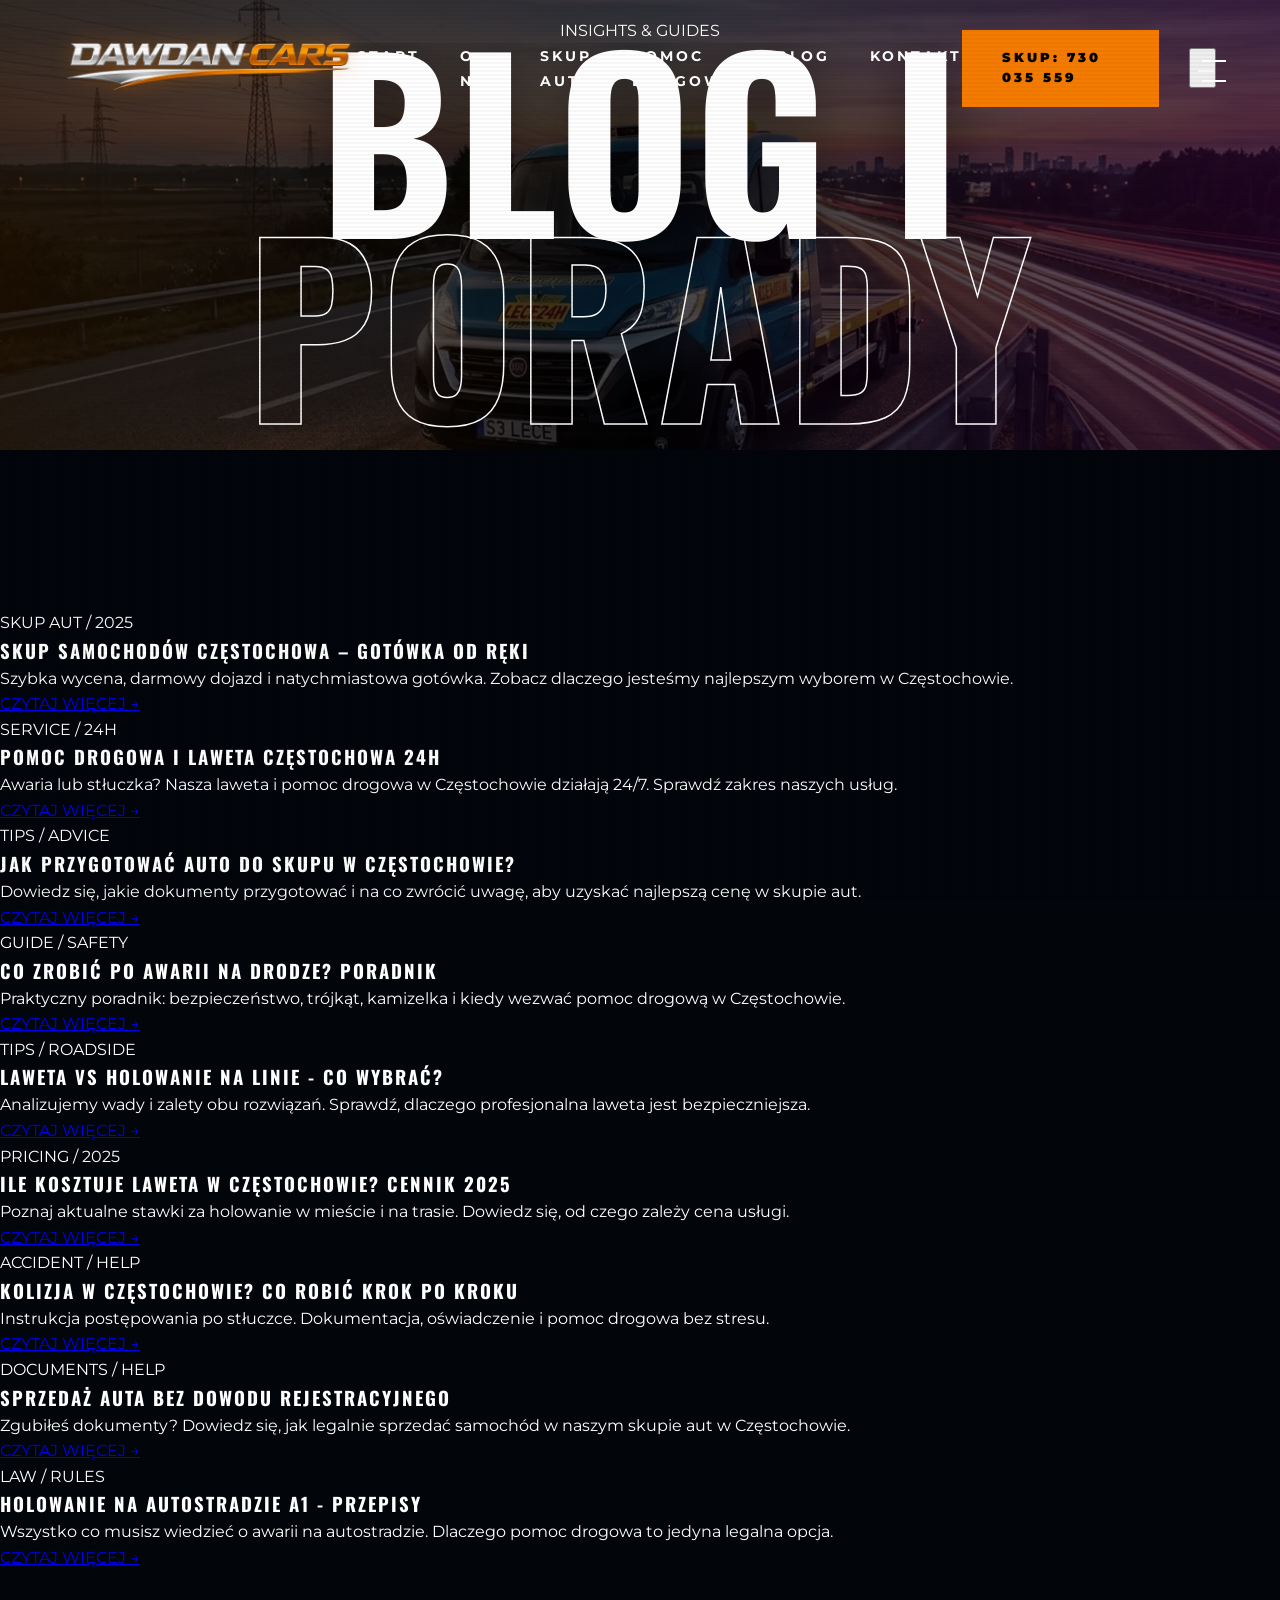
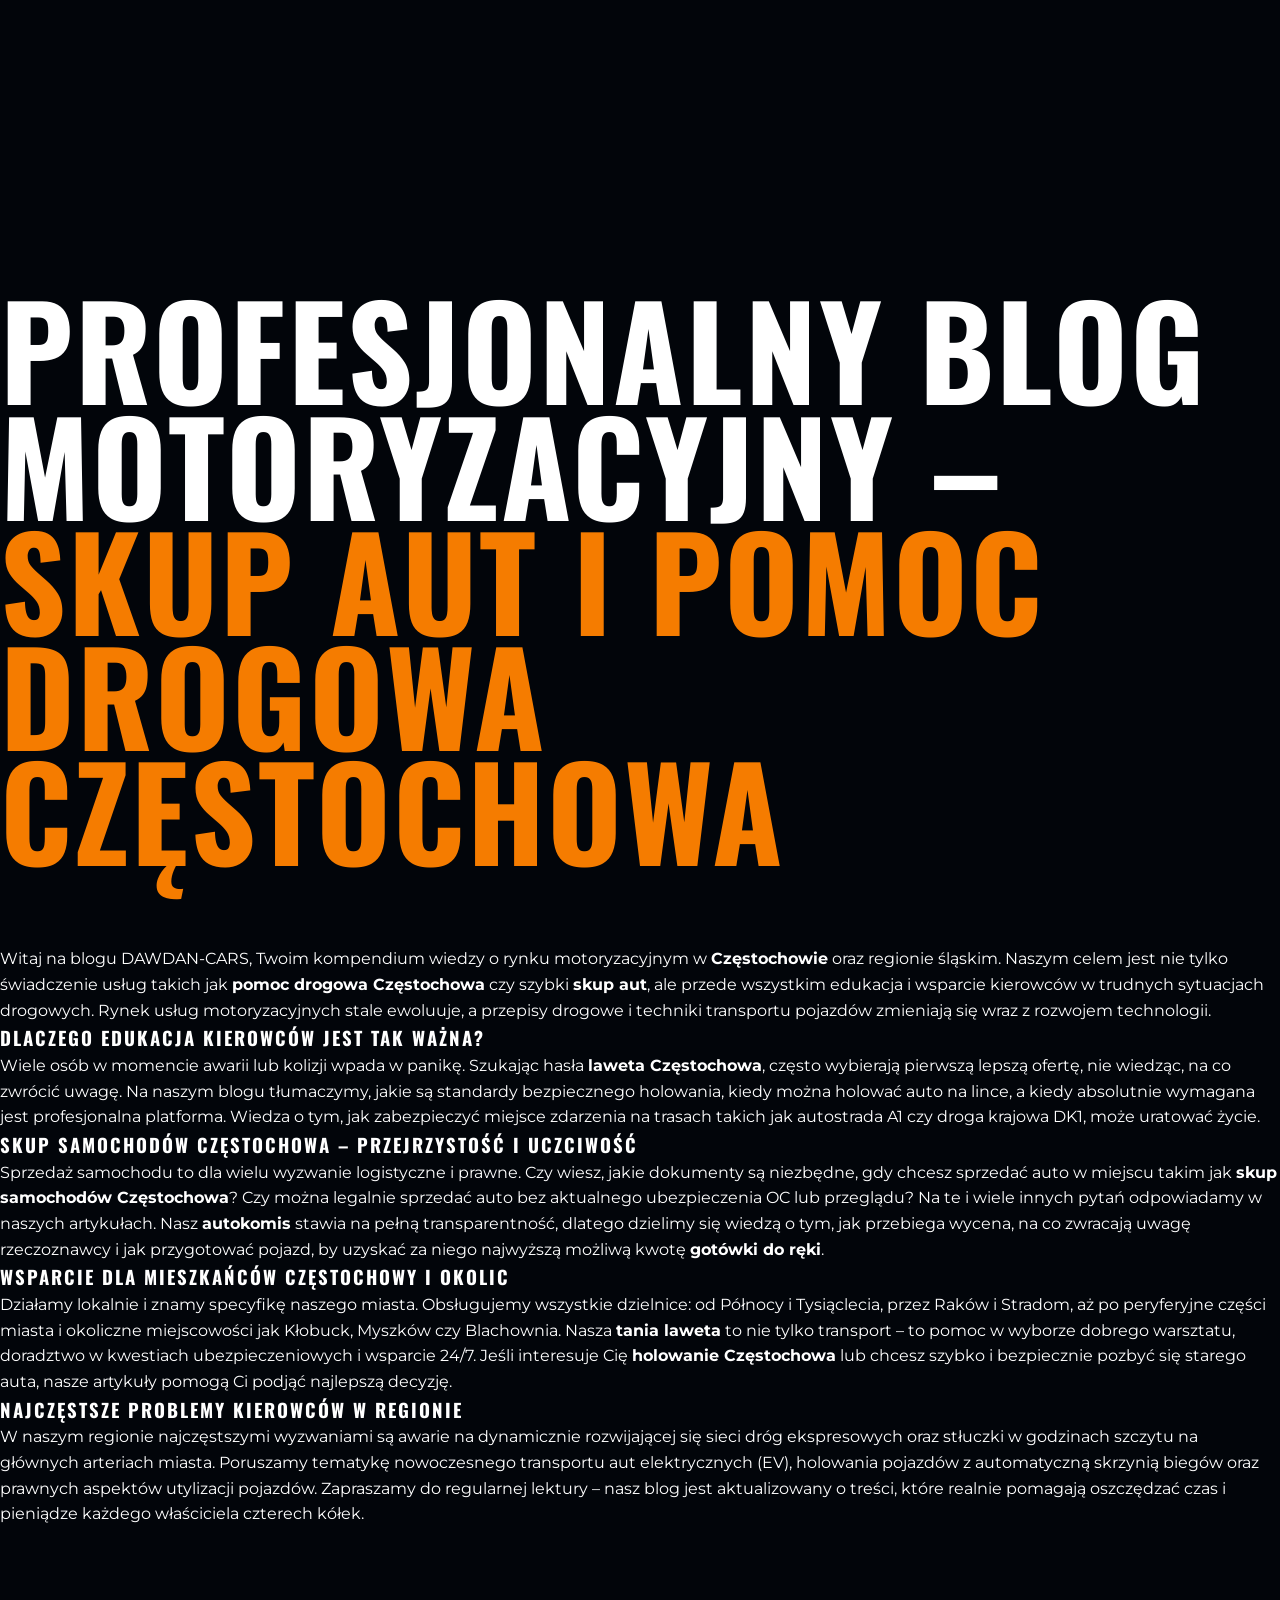
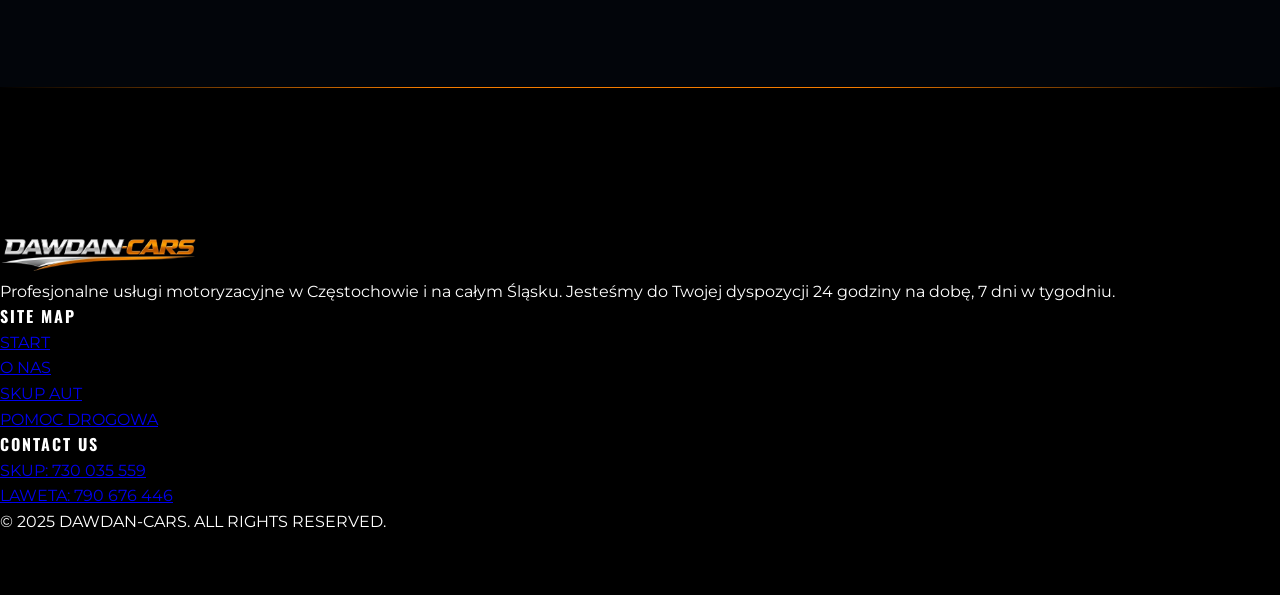
==== commit 4afcd7a5: "Redesign website to Rockstar Games VI aesthetic with full content preservation - Implemented cinemat" ====
--- a/blog.html
+++ b/blog.html
@@ -3,36 +3,20 @@
 <head>
     <meta charset="UTF-8">
     <meta name="viewport" content="width=device-width, initial-scale=1.0">
-    <title>Blog i Porady Motoryzacyjne | Pomoc Drogowa & Skup Aut Częstochowa</title>
-    <meta name="description" content="Blog DAWDAN-CARS: Praktyczne porady motoryzacyjne. Dowiedz się jak przygotować auto do skupu, co zrobić w razie awarii oraz kiedy wezwać lawetę w Częstochowie.">
-    <link rel="canonical" href="https://dawdan-cars.pl/blog.html">
-
-    <link rel="stylesheet" href="style.min.css" media="print" onload="this.media='all'">
-    <link rel="stylesheet" href="critical.min.css">
-    <noscript><link rel="stylesheet" href="style.min.css"></noscript>
-    <link rel="preload" as="style" href="style.min.css">
-    <link rel="preconnect" href="https://fonts.googleapis.com">
-    <link rel="preconnect" href="https://fonts.gstatic.com" crossorigin>
-    <link href="https://fonts.googleapis.com/css2?family=Montserrat:wght@400;700;900&family=Oswald:wght@500;700&display=swap" rel="stylesheet" media="print" onload="this.media='all'">
-    <noscript><link href="https://fonts.googleapis.com/css2?family=Montserrat:wght@400;700;900&family=Oswald:wght@500;700&display=swap" rel="stylesheet"></noscript>
-    <link rel="stylesheet" href="font-awesome.min.css" media="print" onload="this.media='all'">
-    <noscript><link rel="stylesheet" href="font-awesome.min.css"></noscript>
-
-    <link rel="preload" as="image" href="tlo.webp" fetchpriority="high" type="image/webp">
-
-    <!-- ICONS -->
-    <link rel="icon" href="favicony/favicon.ico" type="image/x-icon">
-    <link rel="apple-touch-icon" sizes="180x180" href="favicony/favicon-180x180.png">
-
+    <title>Blog i Porady Motoryzacyjne | DAWDAN-CARS Częstochowa</title>
+    <meta name="description" content="Blog DAWDAN-CARS: Eksperckie porady o skupie aut, pomocy drogowej i holowaniu w Częstochowie. Dowiedz się jak sprzedać auto i co zrobić po awarii.">
+
+    <link rel="stylesheet" href="style.min.css">
+    <link rel="stylesheet" href="font-awesome.min.css">
     <script src="script.min.js" defer></script>
 </head>
-<body class="rockstar-theme">
+<body class="rs-theme">
     <header class="rs-header">
         <div class="container-fluid">
             <div class="header-wrapper">
                 <div class="logo">
                     <a href="index.html">
-                        <img src="logo.webp" fetchpriority="high" alt="DAWDAN-CARS" width="349" height="60">
+                        <img src="logo.webp" alt="DAWDAN-CARS">
                     </a>
                 </div>
                 <nav class="rs-nav">
@@ -52,6 +36,7 @@
                     <button class="menu-toggle" aria-label="Menu">
                         <span></span>
                         <span></span>
+                        <span></span>
                     </button>
                 </div>
             </div>
@@ -59,94 +44,128 @@
     </header>
 
     <main>
-        <section class="rs-hero rs-hero-sub">
+        <section class="rs-hero rs-hero-sub" style="height: 50vh;">
             <div class="shard-layer shard-1"></div>
+            <div class="shard-layer shard-2"></div>
             <div class="container hero-container">
-                <div class="hero-content-rs" data-aos-custom="fade-up">
-                    <h1 class="rs-title-main">BLOG I <span class="outline">PORADY</span></h1>
-                    <p class="rs-subtitle">NAJŚWIEŻSZE INFORMACJE Z CZĘSTOCHOWY</p>
+                <div class="hero-content-rs">
+                    <div class="rs-tag" data-aos-custom="fade-up">INSIGHTS & GUIDES</div>
+                    <div class="reveal-wrap">
+                        <h1 class="rs-title-main reveal-text">BLOG I <span class="outline">PORADY</span></h1>
+                    </div>
                 </div>
             </div>
         </section>
 
-    <section class="rs-section blog-list">
-        <div class="container">
-            <div class="rs-grid-news">
-                <article class="rs-news-card" data-aos-custom="fade-up">
-                    <div class="news-img" style="background-image: url('tlo.webp')"></div>
-                    <div class="news-meta">CZĘSTOCHOWA</div>
-                    <h3>Skup Samochodów Częstochowa – Gotówka od Ręki</h3>
-                    <a href="skup-samochodow-czestochowa-gotowka.html" class="rs-news-link">CZYTAJ →</a>
-                </article>
-
-                <article class="rs-news-card" data-aos-custom="fade-up" data-aos-delay="100">
-                    <div class="news-img" style="background-image: url('tlo.webp')"></div>
-                    <div class="news-meta">LAWETA</div>
-                    <h3>Pomoc Drogowa i Laweta Częstochowa 24h</h3>
-                    <a href="pomoc-drogowa-laweta-czestochowa-24h.html" class="rs-news-link">CZYTAJ →</a>
-                </article>
-
-                <article class="rs-news-card" data-aos-custom="fade-up" data-aos-delay="200">
-                    <div class="news-img" style="background-image: url('tlo.webp')"></div>
-                    <div class="news-meta">PORADY</div>
-                    <h3>Jak przygotować auto do skupu?</h3>
-                    <a href="skup-aut-porady.html" class="rs-news-link">CZYTAJ →</a>
-                </article>
-
-                <article class="rs-news-card" data-aos-custom="fade-up" data-aos-delay="300">
-                    <div class="news-img" style="background-image: url('tlo.webp')"></div>
-                    <div class="news-meta">BEZPIECZEŃSTWO</div>
-                    <h3>Co zrobić po awarii na drodze?</h3>
-                    <a href="pomoc-drogowa-porady.html" class="rs-news-link">CZYTAJ →</a>
-                </article>
-
-                <article class="rs-news-card" data-aos-custom="fade-up" data-aos-delay="400">
-                    <div class="news-img" style="background-image: url('tlo.webp')"></div>
-                    <div class="news-meta">LAWETA</div>
-                    <h3>Laweta vs Holowanie na linie</h3>
-                    <a href="laweta-porady.html" class="rs-news-link">CZYTAJ →</a>
-                </article>
-
-                <article class="rs-news-card" data-aos-custom="fade-up" data-aos-delay="100">
-                    <div class="news-img" style="background-image: url('tlo.webp')"></div>
-                    <div class="news-meta">CENNIK</div>
-                    <h3>Ile kosztuje laweta? Cennik 2025</h3>
-                    <a href="ile-kosztuje-laweta-czestochowa.html" class="rs-news-link">CZYTAJ →</a>
-                </article>
-
-                <article class="rs-news-card" data-aos-custom="fade-up" data-aos-delay="200">
-                    <div class="news-img" style="background-image: url('tlo.webp')"></div>
-                    <div class="news-meta">KOLIZJA</div>
-                    <h3>Kolizja? Co robić krok po kroku</h3>
-                    <a href="kolizja-czestochowa-co-robic.html" class="rs-news-link">CZYTAJ →</a>
-                </article>
-
-                <article class="rs-news-card" data-aos-custom="fade-up" data-aos-delay="300">
-                    <div class="news-img" style="background-image: url('tlo.webp')"></div>
-                    <div class="news-meta">DOKUMENTY</div>
-                    <h3>Sprzedaż auta bez dowodu</h3>
-                    <a href="sprzedaz-auta-bez-dowodu-rejestracyjnego.html" class="rs-news-link">CZYTAJ →</a>
-                </article>
-
-                <article class="rs-news-card" data-aos-custom="fade-up" data-aos-delay="400">
-                    <div class="news-img" style="background-image: url('tlo.webp')"></div>
-                    <div class="news-meta">AUTOSTRADA A1</div>
-                    <h3>Holowanie na autostradzie - Przepisy</h3>
-                    <a href="holowanie-na-autostradzie-a1-przepisy.html" class="rs-news-link">CZYTAJ →</a>
-                </article>
-            </div>
-        </div>
-    </section>
-
-    <section class="rs-section blog-seo-content bg-dark-rs">
-        <div class="container">
-            <div class="rs-text-wrap" data-aos-custom="fade-up">
-                <h2 class="rs-title-section">PROFESJONALNY <span class="highlight">BLOG</span></h2>
-                <p>Witaj na blogu DAWDAN-CARS, Twoim kompendium wiedzy o rynku motoryzacyjnym w <strong>Częstochowie</strong>.</p>
-                <p>Naszym celem jest nie tylko świadczenie usług, ale przede wszystkim edukacja i wsparcie kierowców.</p>
-            </div>
-        </div>
-    </section>
+        <section class="rs-section bg-dark-rs">
+            <div class="container">
+                <div class="rs-grid-news">
+                    <!-- Article 4 -->
+                    <article class="rs-news-card" data-aos-custom="fade-up">
+                        <div class="news-img" style="background-image: url('tlo.webp')"></div>
+                        <div class="news-meta">SKUP AUT / 2025</div>
+                        <h3>Skup Samochodów Częstochowa – Gotówka od Ręki</h3>
+                        <p>Szybka wycena, darmowy dojazd i natychmiastowa gotówka. Zobacz dlaczego jesteśmy najlepszym wyborem w Częstochowie.</p>
+                        <a href="skup-samochodow-czestochowa-gotowka.html" class="rs-news-link">CZYTAJ WIĘCEJ →</a>
+                    </article>
+
+                    <!-- Article 5 -->
+                    <article class="rs-news-card" data-aos-custom="fade-up" data-aos-delay="100">
+                        <div class="news-img" style="background-image: url('tlo.webp')"></div>
+                        <div class="news-meta">SERVICE / 24H</div>
+                        <h3>Pomoc Drogowa i Laweta Częstochowa 24h</h3>
+                        <p>Awaria lub stłuczka? Nasza laweta i pomoc drogowa w Częstochowie działają 24/7. Sprawdź zakres naszych usług.</p>
+                        <a href="pomoc-drogowa-laweta-czestochowa-24h.html" class="rs-news-link">CZYTAJ WIĘCEJ →</a>
+                    </article>
+
+                    <!-- Article 1 -->
+                    <article class="rs-news-card" data-aos-custom="fade-up" data-aos-delay="200">
+                        <div class="news-img" style="background-image: url('tlo.webp')"></div>
+                        <div class="news-meta">TIPS / ADVICE</div>
+                        <h3>Jak przygotować auto do skupu w Częstochowie?</h3>
+                        <p>Dowiedz się, jakie dokumenty przygotować i na co zwrócić uwagę, aby uzyskać najlepszą cenę w skupie aut.</p>
+                        <a href="skup-aut-porady.html" class="rs-news-link">CZYTAJ WIĘCEJ →</a>
+                    </article>
+
+                    <!-- Article 2 -->
+                    <article class="rs-news-card" data-aos-custom="fade-up" data-aos-delay="300">
+                        <div class="news-img" style="background-image: url('tlo.webp')"></div>
+                        <div class="news-meta">GUIDE / SAFETY</div>
+                        <h3>Co zrobić po awarii na drodze? Poradnik</h3>
+                        <p>Praktyczny poradnik: bezpieczeństwo, trójkąt, kamizelka i kiedy wezwać pomoc drogową w Częstochowie.</p>
+                        <a href="pomoc-drogowa-porady.html" class="rs-news-link">CZYTAJ WIĘCEJ →</a>
+                    </article>
+
+                    <!-- Article 3 -->
+                    <article class="rs-news-card" data-aos-custom="fade-up" data-aos-delay="400">
+                        <div class="news-img" style="background-image: url('tlo.webp')"></div>
+                        <div class="news-meta">TIPS / ROADSIDE</div>
+                        <h3>Laweta vs Holowanie na linie - co wybrać?</h3>
+                        <p>Analizujemy wady i zalety obu rozwiązań. Sprawdź, dlaczego profesjonalna laweta jest bezpieczniejsza.</p>
+                        <a href="laweta-porady.html" class="rs-news-link">CZYTAJ WIĘCEJ →</a>
+                    </article>
+
+                    <!-- Article 6 -->
+                    <article class="rs-news-card" data-aos-custom="fade-up" data-aos-delay="100">
+                        <div class="news-img" style="background-image: url('tlo.webp')"></div>
+                        <div class="news-meta">PRICING / 2025</div>
+                        <h3>Ile kosztuje laweta w Częstochowie? Cennik 2025</h3>
+                        <p>Poznaj aktualne stawki za holowanie w mieście i na trasie. Dowiedz się, od czego zależy cena usługi.</p>
+                        <a href="ile-kosztuje-laweta-czestochowa.html" class="rs-news-link">CZYTAJ WIĘCEJ →</a>
+                    </article>
+
+                    <!-- Article 7 -->
+                    <article class="rs-news-card" data-aos-custom="fade-up" data-aos-delay="200">
+                        <div class="news-img" style="background-image: url('tlo.webp')"></div>
+                        <div class="news-meta">ACCIDENT / HELP</div>
+                        <h3>Kolizja w Częstochowie? Co robić krok po kroku</h3>
+                        <p>Instrukcja postępowania po stłuczce. Dokumentacja, oświadczenie i pomoc drogowa bez stresu.</p>
+                        <a href="kolizja-czestochowa-co-robic.html" class="rs-news-link">CZYTAJ WIĘCEJ →</a>
+                    </article>
+
+                    <!-- Article 8 -->
+                    <article class="rs-news-card" data-aos-custom="fade-up" data-aos-delay="300">
+                        <div class="news-img" style="background-image: url('tlo.webp')"></div>
+                        <div class="news-meta">DOCUMENTS / HELP</div>
+                        <h3>Sprzedaż auta bez dowodu rejestracyjnego</h3>
+                        <p>Zgubiłeś dokumenty? Dowiedz się, jak legalnie sprzedać samochód w naszym skupie aut w Częstochowie.</p>
+                        <a href="sprzedaz-auta-bez-dowodu-rejestracyjnego.html" class="rs-news-link">CZYTAJ WIĘCEJ →</a>
+                    </article>
+
+                    <!-- Article 9 -->
+                    <article class="rs-news-card" data-aos-custom="fade-up" data-aos-delay="400">
+                        <div class="news-img" style="background-image: url('tlo.webp')"></div>
+                        <div class="news-meta">LAW / RULES</div>
+                        <h3>Holowanie na autostradzie A1 - Przepisy</h3>
+                        <p>Wszystko co musisz wiedzieć o awarii na autostradzie. Dlaczego pomoc drogowa to jedyna legalna opcja.</p>
+                        <a href="holowanie-na-autostradzie-a1-przepisy.html" class="rs-news-link">CZYTAJ WIĘCEJ →</a>
+                    </article>
+                </div>
+            </div>
+        </section>
+
+        <section class="rs-section rs-content-block bg-dark-rs">
+            <div class="container">
+                <div class="rs-text-wrap">
+                    <h2 class="rs-title-section" data-aos-custom="fade-up">Profesjonalny Blog Motoryzacyjny – <span class="highlight">Skup Aut i Pomoc Drogowa Częstochowa</span></h2>
+                    <div data-aos-custom="fade-up" class="rs-seo-content">
+                        <p>Witaj na blogu DAWDAN-CARS, Twoim kompendium wiedzy o rynku motoryzacyjnym w <strong>Częstochowie</strong> oraz regionie śląskim. Naszym celem jest nie tylko świadczenie usług takich jak <strong>pomoc drogowa Częstochowa</strong> czy szybki <strong>skup aut</strong>, ale przede wszystkim edukacja i wsparcie kierowców w trudnych sytuacjach drogowych. Rynek usług motoryzacyjnych stale ewoluuje, a przepisy drogowe i techniki transportu pojazdów zmieniają się wraz z rozwojem technologii.</p>
+
+                        <h3>Dlaczego edukacja kierowców jest tak ważna?</h3>
+                        <p>Wiele osób w momencie awarii lub kolizji wpada w panikę. Szukając hasła <strong>laweta Częstochowa</strong>, często wybierają pierwszą lepszą ofertę, nie wiedząc, na co zwrócić uwagę. Na naszym blogu tłumaczymy, jakie są standardy bezpiecznego holowania, kiedy można holować auto na lince, a kiedy absolutnie wymagana jest profesjonalna platforma. Wiedza o tym, jak zabezpieczyć miejsce zdarzenia na trasach takich jak autostrada A1 czy droga krajowa DK1, może uratować życie.</p>
+
+                        <h3>Skup samochodów Częstochowa – przejrzystość i uczciwość</h3>
+                        <p>Sprzedaż samochodu to dla wielu wyzwanie logistyczne i prawne. Czy wiesz, jakie dokumenty są niezbędne, gdy chcesz sprzedać auto w miejscu takim jak <strong>skup samochodów Częstochowa</strong>? Czy można legalnie sprzedać auto bez aktualnego ubezpieczenia OC lub przeglądu? Na te i wiele innych pytań odpowiadamy w naszych artykułach. Nasz <strong>autokomis</strong> stawia na pełną transparentność, dlatego dzielimy się wiedzą o tym, jak przebiega wycena, na co zwracają uwagę rzeczoznawcy i jak przygotować pojazd, by uzyskać za niego najwyższą możliwą kwotę <strong>gotówki do ręki</strong>.</p>
+
+                        <h3>Wsparcie dla mieszkańców Częstochowy i okolic</h3>
+                        <p>Działamy lokalnie i znamy specyfikę naszego miasta. Obsługujemy wszystkie dzielnice: od Północy i Tysiąclecia, przez Raków i Stradom, aż po peryferyjne części miasta i okoliczne miejscowości jak Kłobuck, Myszków czy Blachownia. Nasza <strong>tania laweta</strong> to nie tylko transport – to pomoc w wyborze dobrego warsztatu, doradztwo w kwestiach ubezpieczeniowych i wsparcie 24/7. Jeśli interesuje Cię <strong>holowanie Częstochowa</strong> lub chcesz szybko i bezpiecznie pozbyć się starego auta, nasze artykuły pomogą Ci podjąć najlepszą decyzję.</p>
+
+                        <h3>Najczęstsze problemy kierowców w regionie</h3>
+                        <p>W naszym regionie najczęstszymi wyzwaniami są awarie na dynamicznie rozwijającej się sieci dróg ekspresowych oraz stłuczki w godzinach szczytu na głównych arteriach miasta. Poruszamy tematykę nowoczesnego transportu aut elektrycznych (EV), holowania pojazdów z automatyczną skrzynią biegów oraz prawnych aspektów utylizacji pojazdów. Zapraszamy do regularnej lektury – nasz blog jest aktualizowany o treści, które realnie pomagają oszczędzać czas i pieniądze każdego właściciela czterech kółek.</p>
+                    </div>
+                </div>
+            </div>
+        </section>
     </main>
 
     <footer class="rs-footer">
@@ -158,7 +177,7 @@
                 </div>
                 <div class="rs-footer-nav">
                     <div class="rs-nav-group">
-                        <h4>NAWIGACJA</h4>
+                        <h4>SITE MAP</h4>
                         <ul>
                             <li><a href="index.html">START</a></li>
                             <li><a href="o-nas.html">O NAS</a></li>
@@ -167,11 +186,10 @@
                         </ul>
                     </div>
                     <div class="rs-nav-group">
-                        <h4>KONTAKT</h4>
+                        <h4>CONTACT US</h4>
                         <ul>
                             <li><a href="tel:+48730035559">SKUP: 730 035 559</a></li>
                             <li><a href="tel:+48790676446">LAWETA: 790 676 446</a></li>
-                            <li>Częstochowa, Śląsk</li>
                         </ul>
                     </div>
                 </div>
@@ -182,6 +200,17 @@
         </div>
     </footer>
 
-    <div class="rs-overlay"></div>
+    <div class="rs-overlay">
+        <nav class="rs-nav">
+            <ul>
+                <li><a href="index.html">START</a></li>
+                <li><a href="o-nas.html">O NAS</a></li>
+                <li><a href="skup-samochodow.html">SKUP AUT</a></li>
+                <li><a href="laweta-pomoc-drogowa.html">POMOC DROGOWA</a></li>
+                <li><a href="blog.html">BLOG</a></li>
+                <li><a href="kontakt.html">KONTAKT</a></li>
+            </ul>
+        </nav>
+    </div>
 </body>
 </html>
--- a/style.min.css
+++ b/style.min.css
@@ -1 +1 @@
-:root{--primary-color:#f57c00;--secondary-color:#0b132b;--bg-dark:#050a18;--text-light:#ffffff;--text-dim:#888888;--rs-font-main:'Montserrat',sans-serif;--rs-font-title:'Oswald',sans-serif;--transition-slow:0.8s cubic-bezier(0.2,1,0.3,1);} *{margin:0;padding:0;box-sizing:border-box;} body{font-family:var(--rs-font-main);background-color:var(--bg-dark);color:var(--text-light);overflow-x:hidden;line-height:1.5;-webkit-font-smoothing:antialiased;}::-webkit-scrollbar{width:8px;}::-webkit-scrollbar-track{background:var(--bg-dark);}::-webkit-scrollbar-thumb{background:var(--primary-color);} h1,h2,h3,h4{font-family:var(--rs-font-title);text-transform:uppercase;font-weight:700;letter-spacing:1px;} .outline{-webkit-text-stroke:1px var(--text-light);color:transparent;} .highlight{color:var(--primary-color);} .rs-header{position:fixed;top:0;width:100%;z-index:2000;padding:20px 0;transition:var(--transition-slow);} .rs-header.scrolled{background:rgba(5,10,24,0.95);backdrop-filter:blur(10px);padding:10px 0;border-bottom:1px solid rgba(255,255,255,0.1);} .header-wrapper{display:flex;justify-content:space-between;align-items:center;padding:0 40px;} .logo img{height:40px;width:auto;} .rs-nav ul{display:flex;list-style:none;gap:30px;} .rs-nav a{color:var(--text-light);text-decoration:none;font-weight:700;font-size:0.9rem;letter-spacing:2px;transition:color 0.3s;} .rs-nav a:hover{color:var(--primary-color);} .header-actions{display:flex;align-items:center;gap:20px;} .rs-btn{display:inline-block;padding:12px 30px;background:var(--text-light);color:var(--bg-dark);text-decoration:none;font-weight:900;font-family:var(--rs-font-main);text-transform:uppercase;font-size:0.8rem;letter-spacing:2px;position:relative;overflow:hidden;transition:transform 0.2s;} .rs-btn:hover{transform:scale(1.05);} .rs-btn-primary{background:var(--primary-color);color:#000;} .rs-btn-outline{background:transparent;border:2px solid var(--text-light);color:var(--text-light);} .rs-btn-large{padding:20px 45px;font-size:1rem;} .rs-hero{height:100vh;width:100%;position:relative;display:flex;align-items:center;justify-content:center;background:var(--secondary-color);overflow:hidden;} .shard-layer{position:absolute;top:0;left:0;width:100%;height:100%;background-size:cover;background-position:center;pointer-events:none;} .shard-1{background-image:url('tlo.webp');filter:brightness(0.4);} .shard-2{background:linear-gradient(45deg,rgba(245,124,0,0.2),transparent);clip-path:polygon(0 0,100% 0,100% 100%,70% 100%);z-index:2;} .shard-3{background:rgba(11,19,43,0.3);clip-path:polygon(0 80%,30% 100%,0 100%);z-index:3;} .hero-container{position:relative;z-index:10;text-align:center;} .rs-tag{color:var(--primary-color);font-weight:900;letter-spacing:5px;font-size:1rem;margin-bottom:20px;} .rs-title-main{font-size:clamp(3rem,15vw,10rem);line-height:0.9;font-weight:900;margin-bottom:20px;} .rs-subtitle{font-size:1.2rem;font-weight:700;letter-spacing:10px;margin-bottom:50px;color:var(--text-dim);} .rs-hero-actions{display:flex;gap:20px;justify-content:center;} .rs-scroll-indicator{position:absolute;bottom:40px;left:50%;transform:translateX(-50%);z-index:10;} .mouse{width:26px;height:44px;border:2px solid var(--text-dim);border-radius:20px;position:relative;} .mouse::after{content:'';position:absolute;top:10px;left:50%;transform:translateX(-50%);width:4px;height:8px;background:var(--primary-color);border-radius:2px;animation:scroll 2s infinite;} @keyframes scroll{0%{opacity:1;transform:translateX(-50%) translateY(0);} 100%{opacity:0;transform:translateX(-50%) translateY(20px);} } .rs-section{padding:120px 0;} .bg-dark-rs{background-color:var(--bg-dark);} .rs-title-section{font-size:clamp(2.5rem,8vw,5rem);margin-bottom:60px;line-height:1;} .rs-grid{display:grid;grid-template-columns:2fr 1fr;grid-template-rows:auto auto;gap:30px;} .rs-card{position:relative;background:var(--secondary-color);overflow:hidden;min-height:400px;} .card-bg{position:absolute;top:0;left:0;width:100%;height:100%;background-size:cover;background-position:center;transition:transform 0.5s;filter:brightness(0.6);} .rs-card:hover .card-bg{transform:scale(1.1);} .card-content{position:relative;z-index:10;padding:50px;height:100%;display:flex;flex-direction:column;justify-content:flex-end;} .rs-title-card{font-size:2.5rem;margin-bottom:15px;} .rs-link{color:var(--primary-color);text-decoration:none;font-weight:900;letter-spacing:2px;margin-top:20px;display:inline-block;} .service-card.big{grid-row:span 2;} .alt-color{background-color:var(--primary-color);color:#000;} .alt-color .rs-link{color:#000;border-bottom:2px solid #000;} .rs-split{display:grid;grid-template-columns:1fr 1.2fr;gap:80px;align-items:center;} .rs-list{list-style:none;} .rs-list li{font-size:1.8rem;font-weight:900;font-family:var(--rs-font-title);margin-bottom:30px;display:flex;align-items:center;gap:20px;} .rs-num{color:var(--primary-color);-webkit-text-stroke:1px var(--primary-color);color:transparent;font-size:3rem;} .rs-image-container{position:relative;} .rs-image-container img{width:100%;height:auto;display:block;} .rs-image-container::after{content:'';position:absolute;top:20px;left:20px;width:100%;height:100%;border:10px solid var(--primary-color);z-index:-1;} .rs-text-wrap{max-width:800px;margin:0 auto;text-align:center;} .rs-title-small{font-size:2rem;margin-bottom:30px;} .rs-text-wrap p{font-size:1.1rem;color:var(--text-dim);margin-bottom:30px;} .rs-grid-news{display:grid;grid-template-columns:repeat(auto-fit,minmax(300px,1fr));gap:40px;} .rs-news-card{background:#0a0e1a;} .news-img{height:250px;background-size:cover;background-position:center;} .news-meta{padding:30px 30px 10px;color:var(--primary-color);font-weight:900;font-size:0.8rem;letter-spacing:2px;} .rs-news-card h3{padding:0 30px 20px;font-size:1.5rem;} .rs-news-link{display:inline-block;padding:0 30px 30px;color:var(--text-light);text-decoration:none;font-weight:900;} .rs-testimonial-slider{text-align:center;max-width:1000px;margin:0 auto;} .rs-quote-icon{font-size:8rem;color:var(--primary-color);font-family:serif;line-height:1;} .rs-quote{font-size:2.5rem;font-weight:700;margin-bottom:30px;} .rs-author{color:var(--primary-color);font-weight:900;letter-spacing:3px;text-transform:uppercase;} .rs-faq-list{max-width:900px;} .rs-faq-item{border-bottom:1px solid rgba(255,255,255,0.1);padding:40px 0;} .rs-faq-q{font-size:1.8rem;margin-bottom:20px;cursor:pointer;transition:color 0.3s;} .rs-faq-q:hover{color:var(--primary-color);} .rs-faq-a p{color:var(--text-dim);font-size:1.1rem;} .rs-footer{background:#000;padding:100px 0 50px;} .rs-footer-top{display:flex;justify-content:space-between;gap:60px;margin-bottom:100px;} .rs-footer-info{max-width:400px;} .rs-footer-info img{margin-bottom:30px;} .rs-footer-info p{color:var(--text-dim);} .rs-footer-nav{display:flex;gap:80px;} .rs-nav-group h4{margin-bottom:30px;font-size:1.2rem;} .rs-nav-group ul{list-style:none;} .rs-nav-group li{margin-bottom:15px;} .rs-nav-group a{color:var(--text-dim);text-decoration:none;font-weight:700;transition:color 0.3s;} .rs-nav-group a:hover{color:var(--text-light);} .rs-footer-bottom{text-align:center;border-top:1px solid rgba(255,255,255,0.1);padding-top:50px;font-weight:900;letter-spacing:2px;font-size:0.8rem;color:var(--text-dim);} .menu-toggle{display:none;background:none;border:none;cursor:pointer;padding:10px;z-index:3000;} .menu-toggle span{display:block;width:30px;height:2px;background:var(--text-light);margin:6px 0;transition:0.3s;} @media (max-width:1200px){.rs-header{padding:20px 40px;} .rs-grid{grid-template-columns:1fr 1fr;} } @media (max-width:992px){.rs-nav{display:none;} .menu-toggle{display:block;} .rs-split{grid-template-columns:1fr;} .rs-footer-top{flex-direction:column;} .rs-title-main{font-size:5rem;} } @media (max-width:768px){.rs-hero-actions{flex-direction:column;} .rs-grid{grid-template-columns:1fr;} .rs-title-section{font-size:3rem;} .rs-quote{font-size:1.5rem;} .rs-footer-nav{flex-direction:column;gap:40px;} } [data-aos-custom]{opacity:0;transition:transform 1s cubic-bezier(0.2,1,0.3,1),opacity 1s;} [data-aos-custom="fade-up"]{transform:translateY(100px);} [data-aos-custom="fade-right"]{transform:translateX(-100px);} [data-aos-custom="fade-left"]{transform:translateX(100px);} [data-aos-custom].aos-animate{opacity:1;transform:translate(0,0);} .rs-overlay{position:fixed;top:0;left:0;width:100%;height:100%;background:var(--bg-dark);z-index:2500;transform:translateY(-100%);transition:transform 0.5s cubic-bezier(0.7,0,0.3,1);} .rs-overlay.active{transform:translateY(0);}+@import url(https://fonts.googleapis.com/css2?family=Montserrat:wght@400;700;900&family=Oswald:wght@500;700;900&display=swap);:root{--primary-color:#f57c00;--accent-color:#f57c00;--secondary-color:#0b132b;--bg-dark:#02050a;--text-light:#ffffff;--text-dim:rgba(255, 255, 255, 0.6);--rs-font-main:'Montserrat',sans-serif;--rs-font-title:'Oswald',sans-serif;--transition-premium:1.2s cubic-bezier(0.16, 1, 0.3, 1);--transition-fast:0.4s cubic-bezier(0.16, 1, 0.3, 1)}*{margin:0;padding:0;box-sizing:border-box}html{scroll-behavior:smooth;overflow-x:hidden}body{font-family:var(--rs-font-main);background-color:var(--bg-dark);color:var(--text-light);overflow-x:hidden;line-height:1.6;-webkit-font-smoothing:antialiased}body::before{content:"";position:fixed;top:0;left:0;width:100%;height:100%;background-image:url("data:image/svg+xml,%3Csvg viewBox='0 0 200 200' xmlns='http://www.w3.org/2000/svg'%3%3Ffilter id='noiseFilter'%3E%3CfeTurbulence type='fractalNoise' baseFrequency='0.65' numOctaves='3' stitchTiles='stitch'/%3E%3C/filter%3E%3Crect width='100%25' height='100%25' filter='url(%23noiseFilter)'/%3E%3C/svg%3E");opacity:.05;pointer-events:none;z-index:9999}body::after{content:"";position:fixed;top:0;left:0;width:100%;height:100%;background:linear-gradient(rgba(18,16,16,0) 50%,rgba(0,0,0,.1) 50%),linear-gradient(90deg,rgba(255,0,0,.03),rgba(0,255,0,.01),rgba(0,0,255,.03));background-size:100% 4px,3px 100%;pointer-events:none;z-index:9998;opacity:.3}::-webkit-scrollbar{width:6px}::-webkit-scrollbar-track{background:var(--bg-dark)}::-webkit-scrollbar-thumb{background:linear-gradient(var(--primary-color),var(--accent-color))}h1,h2,h3,h4{font-family:var(--rs-font-title);text-transform:uppercase;font-weight:900;letter-spacing:2px}.outline{-webkit-text-stroke:1.5px var(--text-light);color:transparent;transition:var(--transition-premium)}.highlight{background:linear-gradient(90deg,var(--primary-color),var(--accent-color));-webkit-background-clip:text;-webkit-text-fill-color:transparent}.rs-header{position:fixed;top:0;width:100%;z-index:5000;padding:30px 0;transition:var(--transition-premium)}.rs-header.scrolled{padding:15px 0;background:rgba(2,5,10,.85);backdrop-filter:blur(20px) saturate(180%);border-bottom:1px solid rgba(255,255,255,.05)}.header-wrapper{display:flex;justify-content:space-between;align-items:center;padding:0 5%}.logo img{height:50px;width:auto;filter:drop-shadow(0 0 10px rgba(245, 124, 0, .3));transition:var(--transition-fast)}.rs-nav ul{display:flex;list-style:none;gap:40px}.rs-nav a{color:var(--text-light);text-decoration:none;font-weight:700;font-size:.85rem;letter-spacing:3px;position:relative;padding:10px 0}.rs-nav a::after{content:'';position:absolute;bottom:0;left:0;width:0;height:2px;background:var(--primary-color);transition:var(--transition-fast)}.rs-nav a:hover::after{width:100%}.header-actions{display:flex;align-items:center;gap:30px}.rs-btn{display:inline-flex;align-items:center;justify-content:center;padding:18px 40px;background:var(--text-light);color:#000;text-decoration:none;font-weight:900;font-family:var(--rs-font-main);text-transform:uppercase;font-size:.8rem;letter-spacing:3px;position:relative;border:none;cursor:pointer;overflow:hidden;z-index:1}.rs-btn-inner{position:relative;z-index:2}.rs-btn::before{content:'';position:absolute;top:0;left:-100%;width:100%;height:100%;background:var(--primary-color);transition:var(--transition-premium);z-index:-1}.rs-btn:hover::before{left:0}.rs-btn-primary{background:var(--primary-color);color:#000}.rs-btn-primary::before{background:var(--text-light)}.rs-btn-outline{background:0 0;border:1px solid rgba(255,255,255,.3);color:var(--text-light)}.rs-btn-large{padding:25px 60px;font-size:1rem}.rs-hero{height:100vh;width:100%;position:relative;display:flex;align-items:center;justify-content:center;background:#000;overflow:hidden}.hero-video-bg{position:absolute;top:0;left:0;width:100%;height:100%;object-fit:cover;opacity:.4;filter:saturate(1.5) contrast(1.2)}.shard-layer{position:absolute;top:0;left:0;width:100%;height:100%;pointer-events:none}.shard-1{background-image:url('tlo.webp');background-size:cover;background-position:center;filter:brightness(.3) saturate(.8);transform:scale(1.1)}.shard-2{background:linear-gradient(to right,rgba(245,124,0,.1),transparent,rgba(255,0,255,.1));z-index:2}.shard-3{background:radial-gradient(circle at center,transparent 0,var(--bg-dark) 80%);z-index:3}.hero-content-rs{position:relative;z-index:100;text-align:center}.rs-title-main{font-size:clamp(4rem, 18vw, 15rem);line-height:.8;font-weight:900;margin-bottom:20px;filter:drop-shadow(0 0 30px rgba(0,0,0,.5))}.rs-subtitle{font-size:clamp(.8rem, 2vw, 1.5rem);font-weight:700;letter-spacing:15px;margin-bottom:60px;color:var(--text-dim);text-shadow:0 0 10px #000}.rs-section{padding:160px 0;position:relative;overflow:hidden}.bg-dark-rs{background-color:var(--bg-dark)}.rs-title-section{font-size:clamp(3rem, 10vw, 8rem);margin-bottom:80px;line-height:.9;position:relative}.rs-grid{display:grid;grid-template-columns:repeat(12,1fr);gap:30px}.rs-card{position:relative;background:#080c15;overflow:hidden;min-height:500px;transition:var(--transition-premium)}.service-card.big{grid-column:span 8}.service-card.small{grid-column:span 4}.card-bg{position:absolute;top:0;left:0;width:100%;height:100%;background-size:cover;background-position:center;transition:var(--transition-premium);filter:brightness(.5) saturate(.5)}.rs-card:hover .card-bg{transform:scale(1.1) rotate(2deg);filter:brightness(.8) saturate(1.2)}.card-content{position:relative;z-index:10;padding:60px;height:100%;display:flex;flex-direction:column;justify-content:flex-end;background:linear-gradient(to top,rgba(0,0,0,.9) 0,transparent 100%)}.rs-title-card{font-size:3rem;margin-bottom:20px;transform:translateY(20px);transition:var(--transition-premium)}.rs-card:hover .rs-title-card{transform:translateY(0)}.rs-split{display:grid;grid-template-columns:1fr 1fr;gap:100px;align-items:center}.rs-list li{font-size:clamp(1.2rem, 3vw, 2.5rem);font-weight:900;font-family:var(--rs-font-title);margin-bottom:40px;display:flex;align-items:center;gap:30px;transition:var(--transition-premium)}.rs-list li:hover{transform:translateX(20px);color:var(--primary-color)}.rs-num{color:transparent;-webkit-text-stroke:2px var(--primary-color);font-size:clamp(2rem, 5vw, 5rem);opacity:.3}.reveal-wrap{overflow:hidden}.reveal-text{display:block;transform:translateY(110%);transition:var(--transition-premium)}.aos-animate .reveal-text{transform:translateY(0)}.styled-form{background:rgba(255,255,255,.02);padding:60px;border:1px solid rgba(255,255,255,.1);backdrop-filter:blur(10px)}.form-group{margin-bottom:30px}input,select,textarea{width:100%;padding:20px;background:rgba(0,0,0,.5);border:1px solid rgba(255,255,255,.1);color:#fff;font-family:var(--rs-font-main);font-size:1rem;transition:var(--transition-fast)}input:focus,textarea:focus{border-color:var(--primary-color);outline:0;background:rgba(245,124,0,.05)}.rs-footer{padding:150px 0 60px;background:#000;position:relative}.rs-footer::before{content:'';position:absolute;top:0;left:0;width:100%;height:1px;background:linear-gradient(to right,transparent,var(--primary-color),var(--accent-color),transparent)}.menu-toggle{display:block;width:40px;height:40px;position:relative}.menu-toggle span{position:absolute;height:2px;width:100%;background:#fff;transition:var(--transition-fast)}.menu-toggle span:first-child{top:10px}.menu-toggle span:nth-child(2){top:20px;width:70%;right:0}.menu-toggle span:nth-child(3){top:30px}.menu-toggle.active span:first-child{transform:translateY(10px) rotate(45deg)}.menu-toggle.active span:nth-child(2){opacity:0}.menu-toggle.active span:nth-child(3){transform:translateY(-10px) rotate(-45deg)}@media (max-width:1200px){.service-card.big,.service-card.small{grid-column:span 12}.rs-split{grid-template-columns:1fr;gap:60px}}@media (max-width:768px){.rs-nav{display:none}.rs-title-main{font-size:5rem}.rs-section{padding:100px 0}.styled-form{padding:30px}}.rs-overlay{position:fixed;top:0;left:0;width:100%;height:100%;background:var(--bg-dark);z-index:4000;opacity:0;visibility:hidden;transition:var(--transition-premium);display:flex;align-items:center;justify-content:center}.rs-overlay.active{opacity:1;visibility:visible}.rs-overlay .rs-nav{display:block!important}.rs-overlay .rs-nav ul{flex-direction:column;align-items:center;gap:30px}.rs-overlay .rs-nav a{font-size:2rem;font-family:var(--rs-font-title)}
